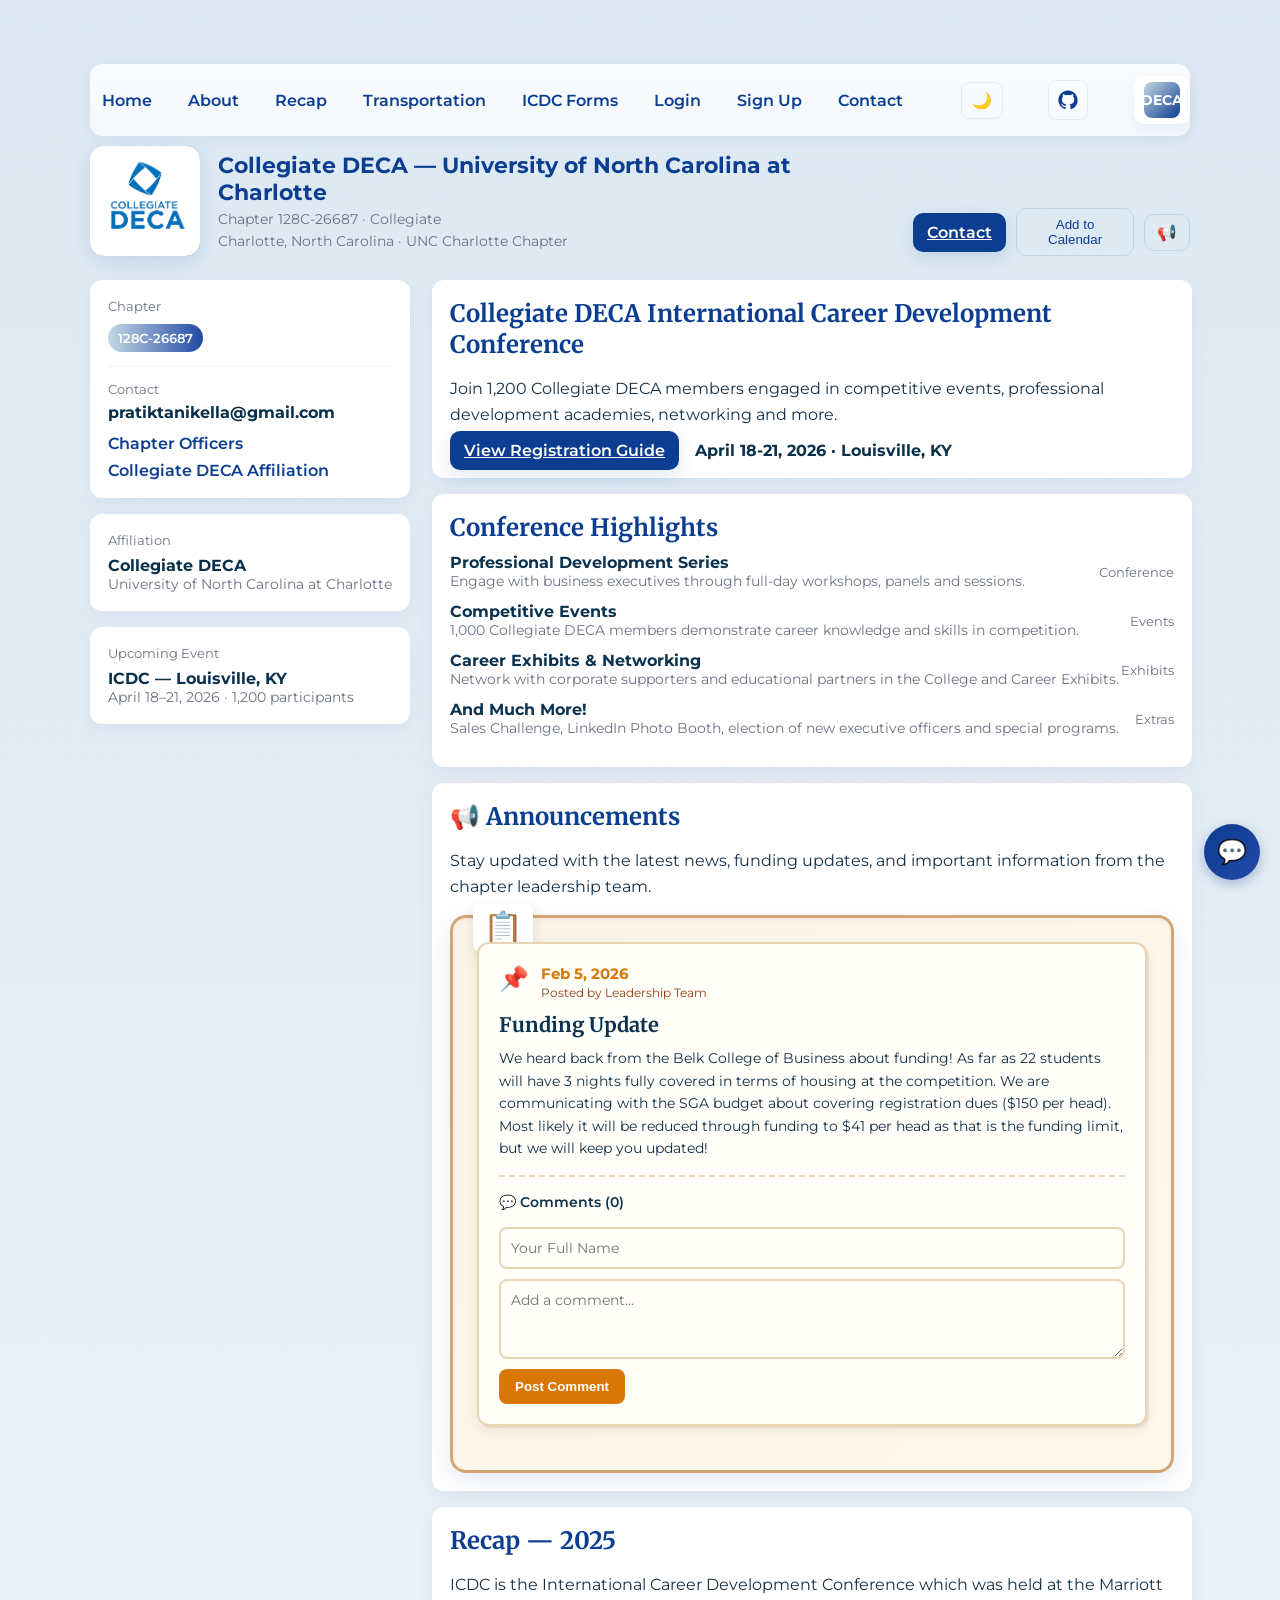
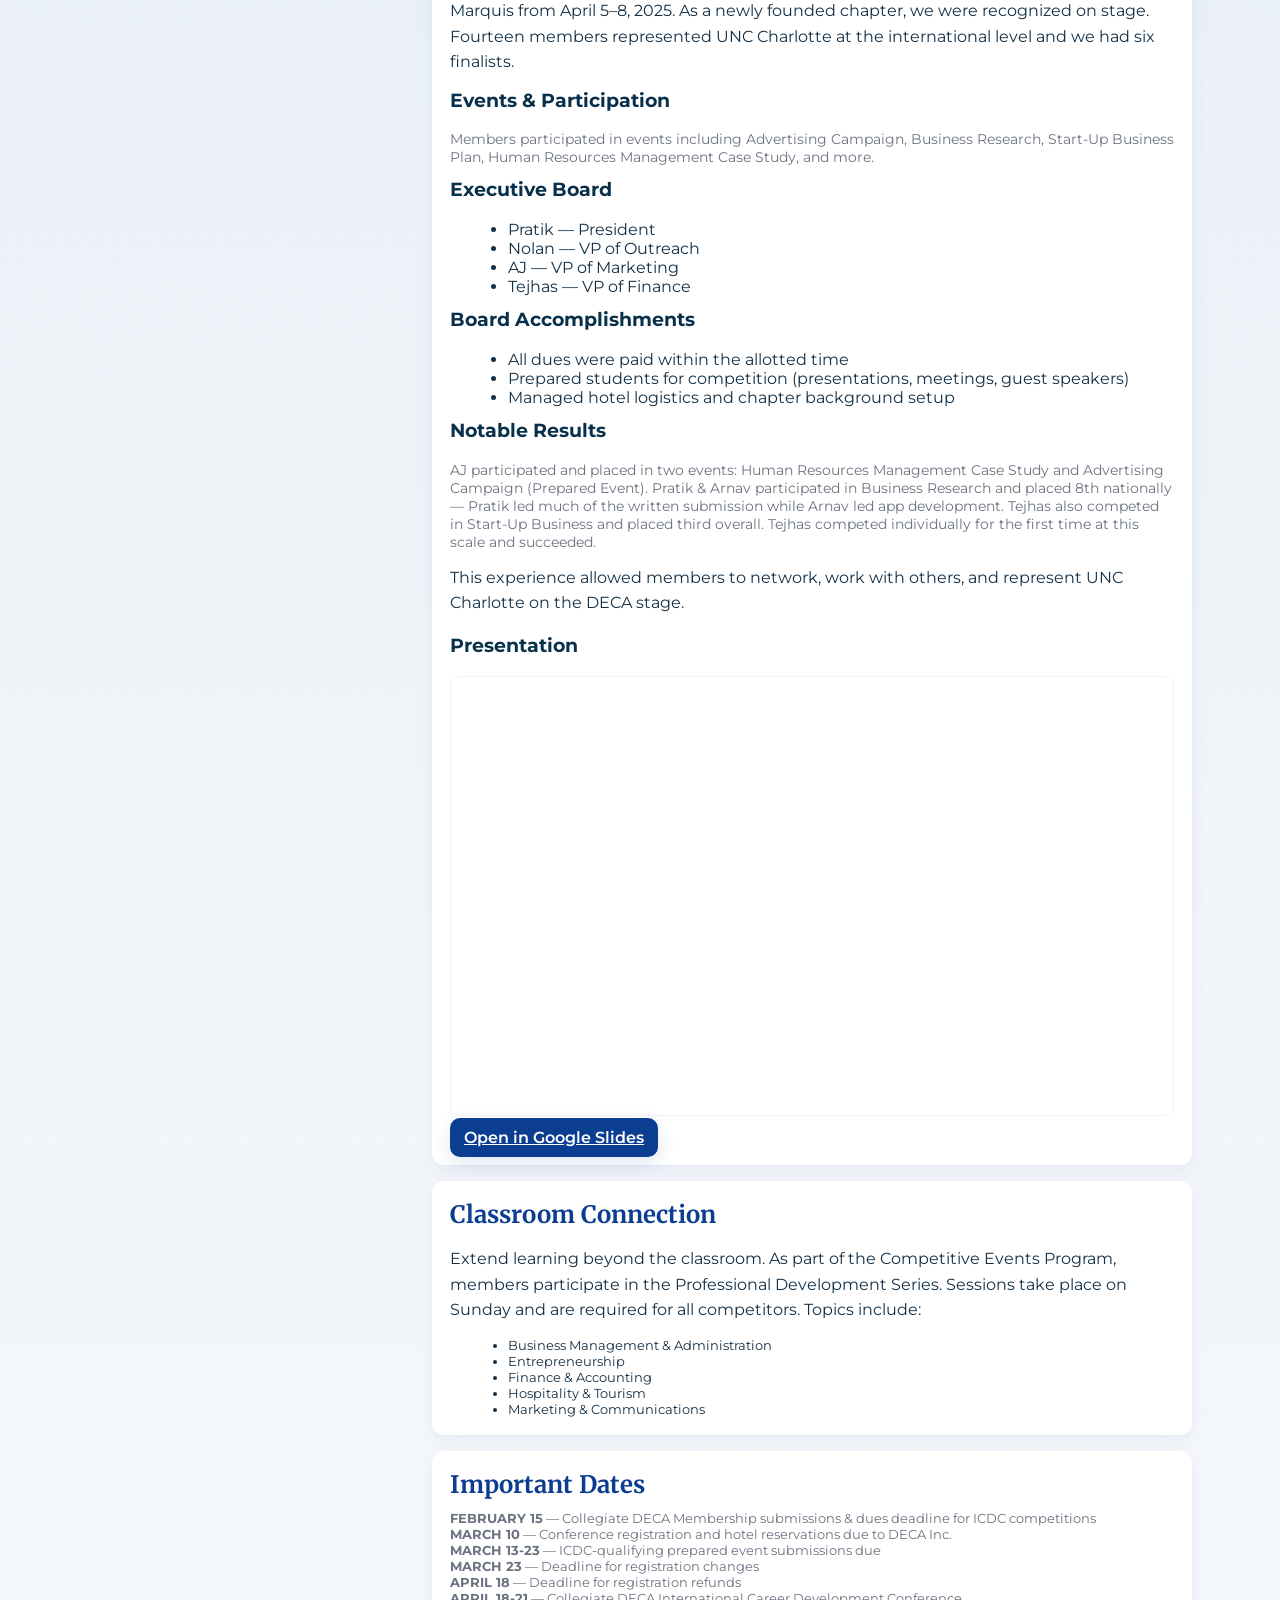
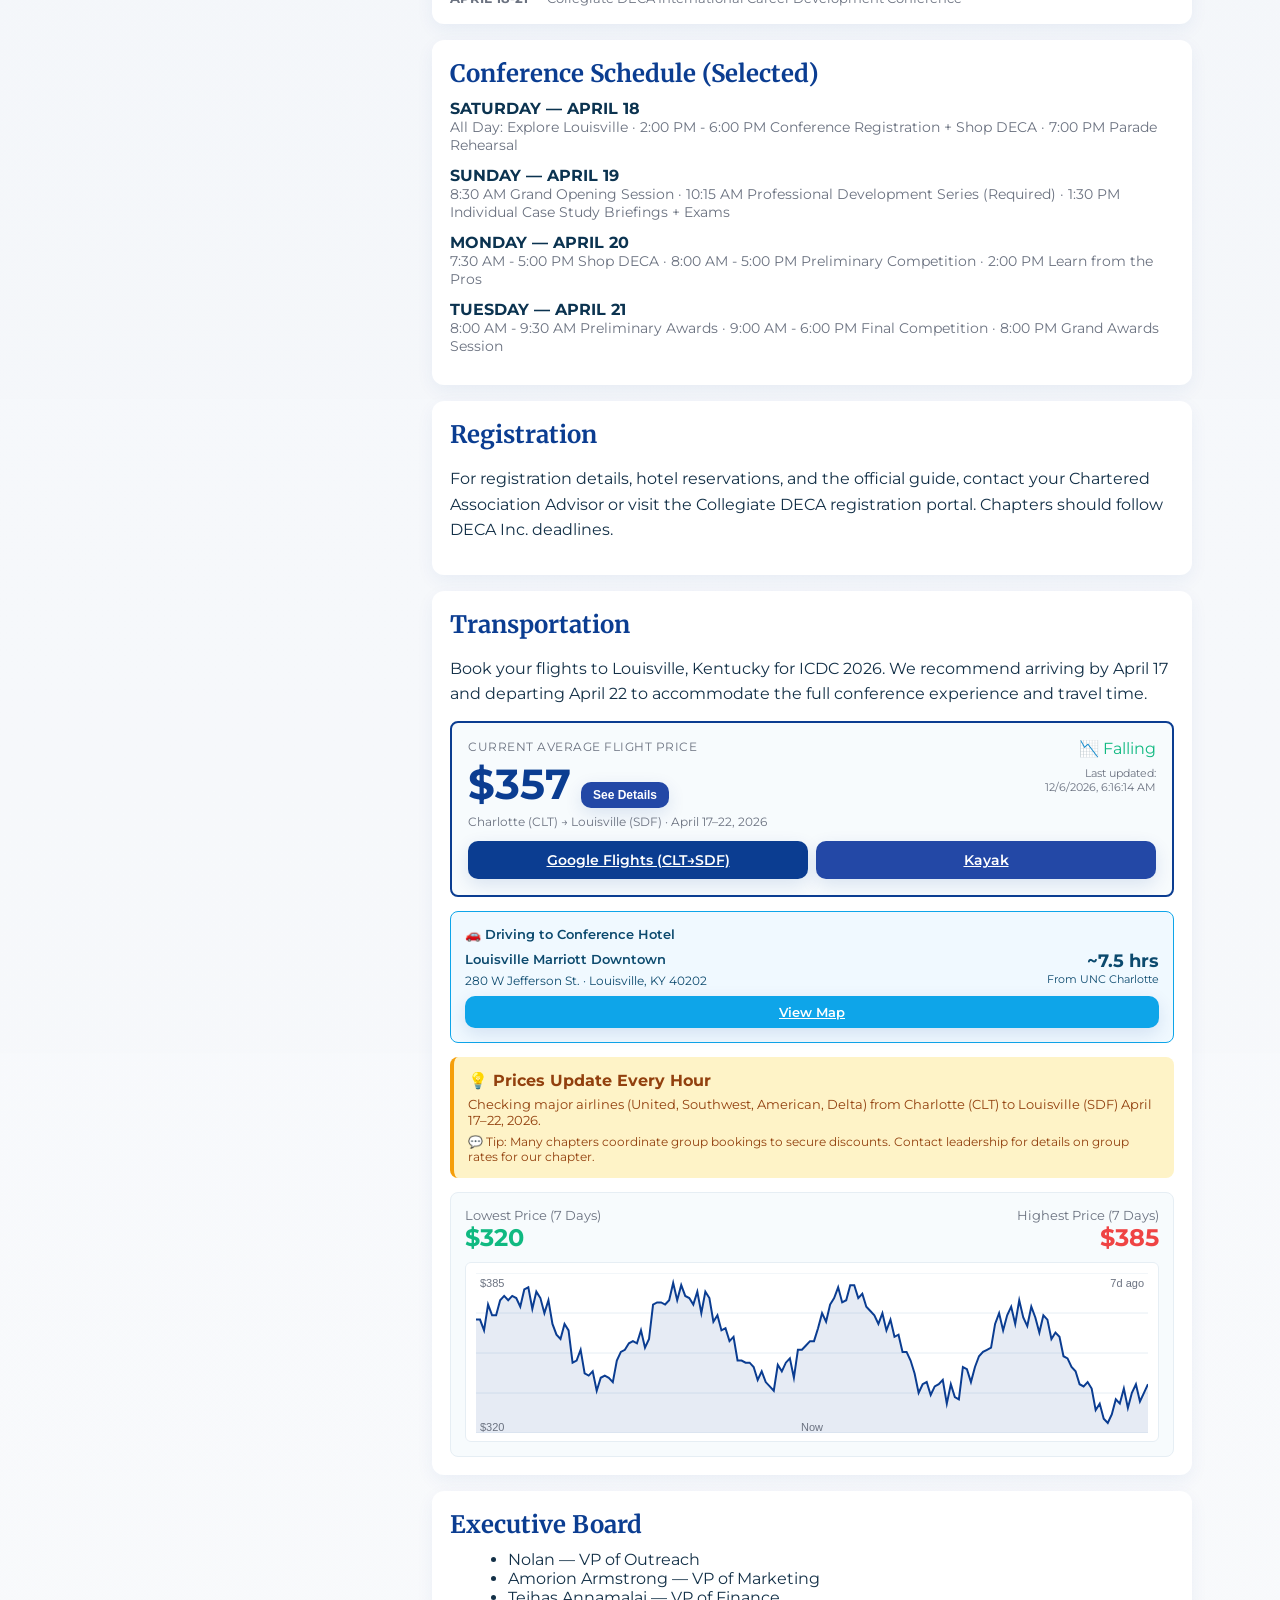
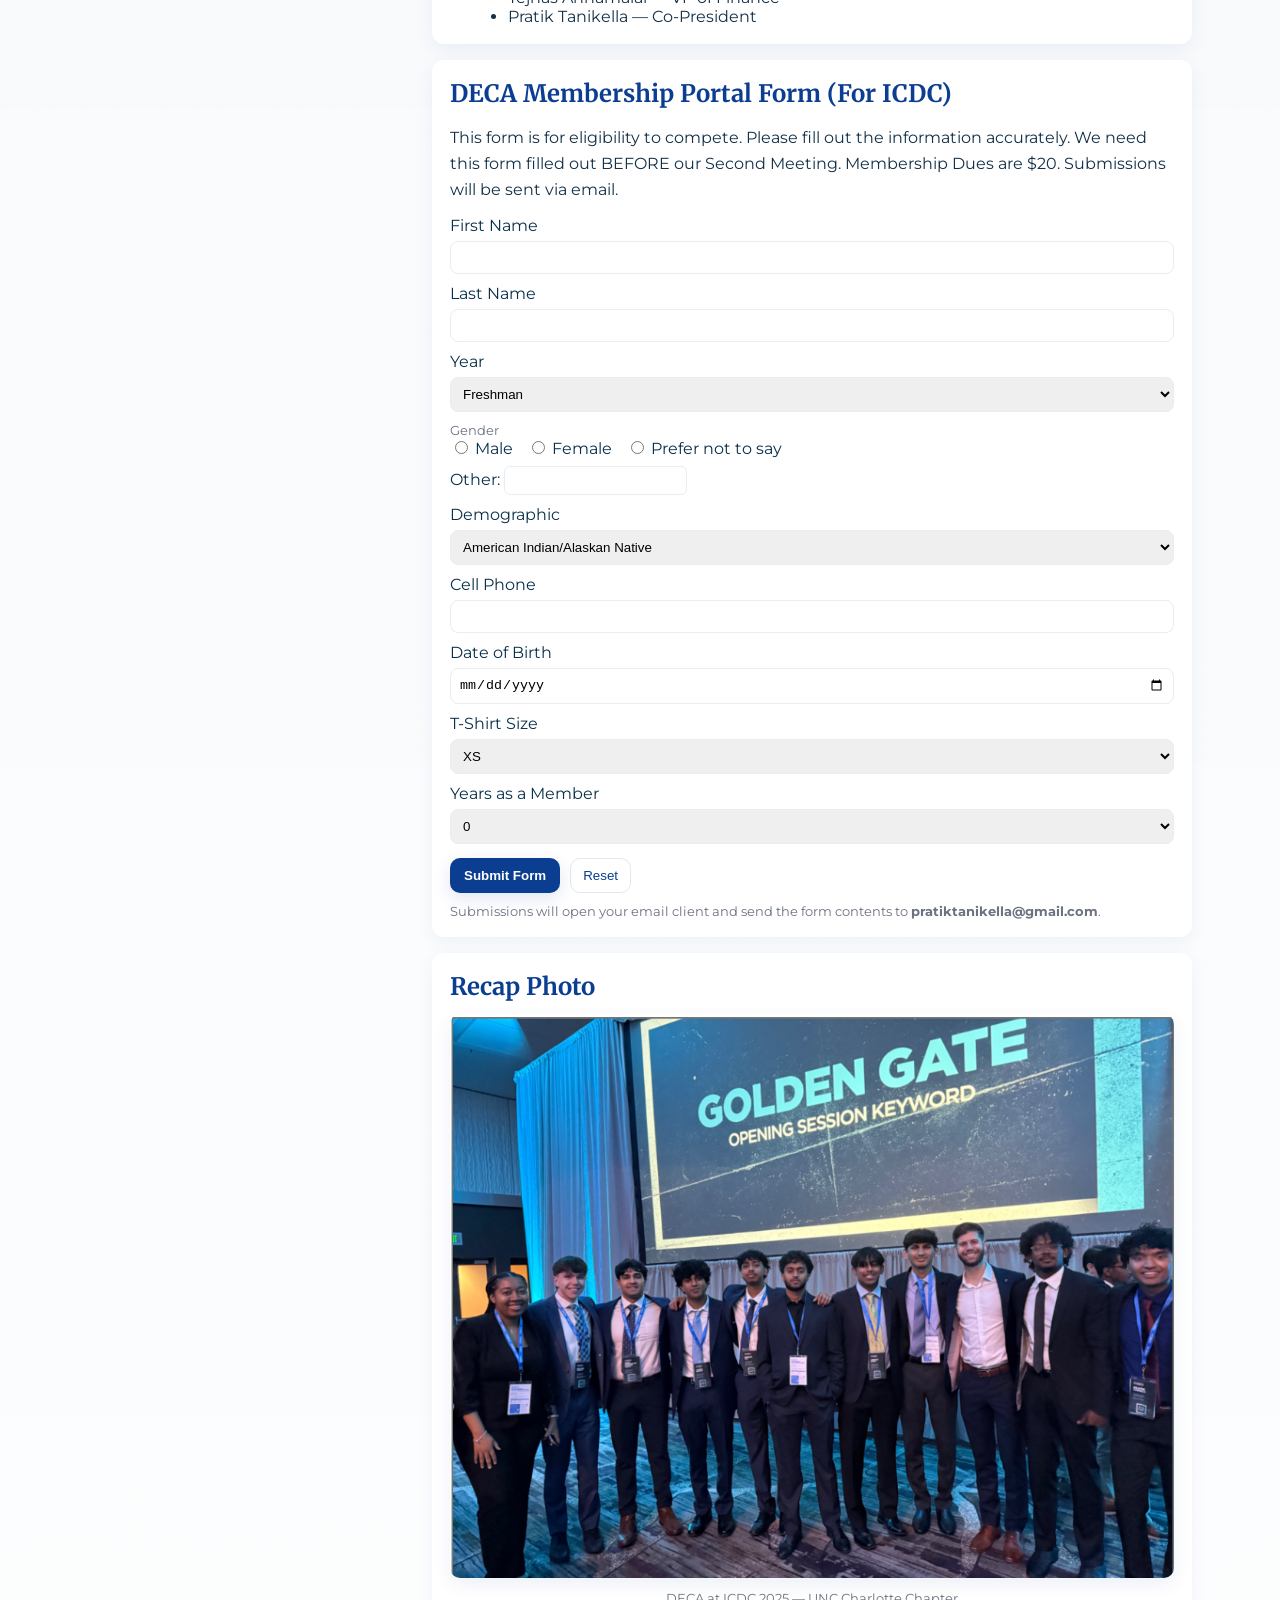
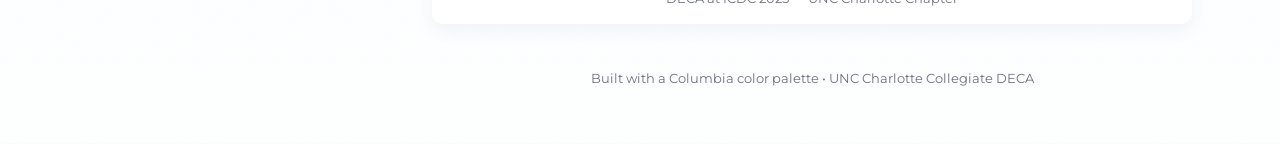
==== index.html @ 41938fc5 "Clean up navigation: remove Announcements link, rename Recap-2025 to Recap, add horn icon button" ====
<!doctype html>
<html lang="en">
<head>
    <meta charset="utf-8" />
    <meta name="viewport" content="width=device-width,initial-scale=1" />
    <title>Collegiate DECA — UNC Charlotte Chapter</title>
    <link href="https://fonts.googleapis.com/css2?family=Montserrat:wght@300;500;700&family=Merriweather:wght@300;700&display=swap" rel="stylesheet">
    <link rel="icon" href="newfav.png" type="image/png">
    <style>
        :root{
            --columbia-blue:#C4D8E2;
            --columbia-navy:#0B3D91;
            --accent:#2348A6;
            --muted:#6b7280;
            --bg:#f7fbfd;
            --card-bg:#ffffff;
            --glass: rgba(255,255,255,0.6);
        }
        *{box-sizing:border-box}
        body{
            margin:0;
            font-family: "Montserrat", system-ui, -apple-system, "Segoe UI", Roboto, "Helvetica Neue", Arial;
            color:#08304a;
            background:linear-gradient(180deg, #eef7fb 0%, #ffffff 40%);
            -webkit-font-smoothing:antialiased;
            -moz-osx-font-smoothing:grayscale;
        }

        /* Hero / background */
        .hero{
            position:relative;
            padding:64px 20px 40px;
            background:
                linear-gradient(180deg, rgba(11,61,145,0.08) 0%, rgba(196,216,226,0.04) 100%),
                url('') center/cover no-repeat;
            overflow:hidden;
        }
        /* watermark removed */

        .container{max-width:1100px;margin:0 auto;}
        .top{
            display:flex;
            gap:20px;
            align-items:flex-end;
            justify-content:space-between;
            margin-bottom:24px;
        }

        /* Top navigation */
        .site-nav{
            display:flex;align-items:center;justify-content:space-between;
            gap:20px;padding:12px 0;margin-bottom:10px;
            background:linear-gradient(180deg, rgba(255,255,255,0.85), rgba(255,255,255,0.7));
            border-radius:12px;backdrop-filter: blur(6px);
            box-shadow:0 4px 18px rgba(11,61,145,0.06);
        }
        .site-nav .links{display:flex;gap:14px;align-items:center}
        .site-nav .links a{color:var(--columbia-navy);text-decoration:none;padding:8px 12px;border-radius:8px;font-weight:600}
        .site-nav .links a:hover{background:var(--bg)}

        /* Compact brand on the right inside a white card */
        .site-nav .brand{display:flex;align-items:center;gap:10px;background:var(--card-bg);padding:6px 10px;border-radius:10px;box-shadow:0 6px 14px rgba(11,61,145,0.06)}
        .site-nav .brand .logo{width:36px;height:36px;border-radius:8px;background:linear-gradient(135deg,var(--columbia-blue),var(--columbia-navy));display:inline-flex;align-items:center;justify-content:center;color:#fff;font-weight:700;font-size:14px}
        .site-nav .links{display:flex;gap:12px;align-items:center}
        .site-nav .links a{color:var(--columbia-navy);text-decoration:none;padding:8px 12px;border-radius:8px;font-weight:600}
        .site-nav .links a:hover{background:var(--bg)}
        .profile{
            display:flex;
            gap:18px;
            align-items:center;
        }
        .avatar{
            width:110px;height:110px;border-radius:14px;
            background:linear-gradient(135deg,var(--columbia-blue),var(--columbia-navy));
            display:flex;align-items:center;justify-content:center;color:white;font-weight:700;font-size:20px;
            box-shadow:0 6px 20px rgba(11,61,145,0.12);
            flex:0 0 110px;
        }
        .avatar img{width:100%;height:100%;object-fit:cover;border-radius:14px;display:block}
        .meta h1{margin:0;font-size:22px;color:var(--columbia-navy);}
        .meta p{margin:4px 0 0;color:var(--muted);font-size:14px}

        .cta{display:flex;gap:10px;align-items:center}
        .btn{
            background:var(--columbia-navy);
            color:white;padding:10px 14px;border-radius:10px;border:none;font-weight:600;cursor:pointer;
            box-shadow:0 6px 18px rgba(11,61,145,0.12);
        }
        .ghost{
            background:transparent;border:1px solid rgba(11,61,145,0.12);padding:8px 12px;border-radius:10px;color:var(--columbia-navy);
        }

        /* Layout */
        .grid{
            display:grid;
            grid-template-columns: 320px 1fr;
            gap:22px;
            margin-top:18px;
        }
        .card{
            background:var(--card-bg);
            border-radius:12px;
            padding:18px;
            box-shadow:0 6px 18px rgba(11,61,145,0.06);
        }
        .small{font-size:13px;color:var(--muted)}

        /* Left column */
        .left .stat{display:flex;justify-content:space-between;align-items:center;margin-bottom:10px}
        .tag{display:inline-block;background:linear-gradient(90deg,var(--columbia-blue),var(--accent));color:white;padding:6px 10px;border-radius:999px;font-weight:600;font-size:13px}

        .left .links{display:flex;flex-direction:column;gap:8px;margin-top:12px}
        .links a{display:flex;gap:10px;align-items:center;text-decoration:none;color:var(--columbia-navy);font-weight:600}
        .muted{color:var(--muted);font-size:14px}

        /* Right column content */
        h2{font-family:"Merriweather",serif;color:var(--columbia-navy);margin:0 0 10px}
        .about{line-height:1.6;color:#133047;margin-bottom:14px}
        .exp{margin-bottom:12px}
        .exp .role{display:flex;justify-content:space-between;align-items:center}
        .role .title{font-weight:700;color:#0b3350}
        .period{color:var(--muted);font-size:13px}

        .skills{display:flex;flex-wrap:wrap;gap:8px;margin-top:8px}
        .skill{background:var(--bg);padding:6px 10px;border-radius:8px;color:#0b3350;font-weight:600;font-size:13px}

        footer{margin-top:28px;padding:18px;text-align:center;color:var(--muted);font-size:13px}

        /* Responsive */
        @media(max-width:880px){
            .grid{grid-template-columns: 1fr; padding-bottom:30px}
            .hero::after{font-size:64px;right:4%;top:6%}
            .avatar{width:88px;height:88px}
            .site-nav .links{display:none}
            .site-nav{flex-direction:column;gap:12px}
            .top{flex-direction:column;gap:16px}
            .cta{width:100%;display:flex;flex-direction:column;gap:8px}
            .cta .btn, .cta .ghost{width:100%}
        }
        
        /* Mobile - under 640px */
        @media(max-width:640px){
            .hero{padding:40px 16px 24px}
            .container{padding:0 16px}
            .site-nav{margin-bottom:16px}
            .site-nav .brand{display:none}
            .top{flex-direction:column;gap:12px}
            .profile{display:flex;flex-direction:column;align-items:center;text-align:center}
            .avatar{width:72px;height:72px;margin-bottom:12px}
            .meta h1{font-size:20px;margin:8px 0}
            .meta p{font-size:13px;margin:4px 0}
            .grid{grid-template-columns:1fr;gap:16px}
            .left{order:2}
            main{order:1}
            .card{padding:16px}
            h2{font-size:18px;margin:12px 0}
            h3{font-size:16px}
            .btn{font-size:14px;padding:10px 16px}
            .ghost{font-size:14px;padding:10px 16px}
            footer{padding:12px;font-size:12px}
            
            /* Transportation section mobile */
            .transportation-grid{grid-template-columns:1fr !important;gap:16px}
            .flight-info-box{flex-direction:column;gap:8px}
            .price-value{font-size:24px}
            .modal{padding:12px !important}
            .modal > div{padding:16px !important}
            .modal h2{font-size:16px}
            
            /* Forms and buttons mobile */
            input, textarea, select{font-size:16px;padding:12px;width:100%;margin:8px 0}
            button{font-size:14px;padding:12px 16px}
            
            /* Table scrolling on mobile */
            table{font-size:12px}
            th, td{padding:8px}
            
            /* Sections stack vertically */
            .section-grid{grid-template-columns:1fr !important}
            .event-card{padding:12px}
        }
        
        /* Extra small - under 480px */
        @media(max-width:480px){
            .hero{padding:32px 12px 16px}
            .container{padding:0 12px}
            .meta h1{font-size:18px}
            .meta p{font-size:12px}
            .card{padding:12px}
            h2{font-size:16px}
            h3{font-size:14px}
            .btn, .ghost{font-size:13px;padding:10px 12px}
            input, textarea, select{font-size:16px;padding:10px;margin:6px 0}
            .price-value{font-size:20px}
            
            /* Ensure modals don't overflow */
            .modal > div{width:95% !important;padding:12px !important}
            
            /* Make navigation accessible */
            .site-nav{gap:8px}
            .theme-toggle{padding:6px 8px}
        }
        /* Theme toggle */
        .theme-toggle{background:transparent;border:1px solid rgba(11,61,145,0.08);padding:8px 10px;border-radius:8px;cursor:pointer;font-size:16px}
        .theme-toggle[aria-pressed="true"]{background:rgba(11,61,145,0.06)}

        /* GitHub button in navbar */
        .github-btn{display:inline-flex;align-items:center;justify-content:center;width:40px;height:40px;border-radius:8px;border:1px solid rgba(11,61,145,0.08);background:transparent;color:var(--columbia-navy);text-decoration:none}
        .github-btn:hover{background:var(--bg)}
        .github-btn svg{width:20px;height:20px}

        /* Dark theme variables & readable color overrides */
        [data-theme="dark"]{
            --columbia-blue:#1b3a5a;
            --columbia-navy:#d7e7f6; /* lighter for headings/text */
            --accent:#6EA0FF;
            --muted:#9aa6b3;
            --bg:#05121a;
            --card-bg:#081826;
            --glass: rgba(2,6,12,0.5);
        }
        [data-theme="dark"] body{
            color:#e6f2ff;
            background:linear-gradient(180deg,#071428 0%, #071826 60%);
        }
        [data-theme="dark"] h2,
        [data-theme="dark"] .role .title,
        [data-theme="dark"] .meta h1{color:var(--columbia-navy)}
        [data-theme="dark"] .muted,
        [data-theme="dark"] .small,
        [data-theme="dark"] footer{color:var(--muted)}
        [data-theme="dark"] .skill{background:rgba(255,255,255,0.04);color:var(--columbia-navy)}
        [data-theme="dark"] .tag{color:#ffffff}
        [data-theme="dark"] .site-nav .links a{color:#dff4ff}
        [data-theme="dark"] .btn{background:var(--accent);color:#042034;box-shadow:0 6px 18px rgba(110,160,255,0.12)}
        [data-theme="dark"] .ghost{border-color:rgba(255,255,255,0.08);color:var(--columbia-navy);background:transparent}
        [data-theme="dark"] .site-nav .brand{background:var(--card-bg)}
        [data-theme="dark"] .logo{color:#fff}
        [data-theme="dark"] .about{color:#dbeeff}

        /* Announcements Bulletin Board Styles */
        .announcements-board {
            background: linear-gradient(135deg, #f9f3e8 0%, #fef8ec 100%);
            border: 3px solid #d4a574;
            border-radius: 16px;
            padding: 24px;
            box-shadow: 0 8px 24px rgba(11,61,145,0.1), inset 0 2px 4px rgba(212,165,116,0.1);
            position: relative;
        }
        .announcements-board::before {
            content: '📋';
            position: absolute;
            top: -15px;
            left: 20px;
            font-size: 32px;
            background: var(--card-bg);
            padding: 5px 10px;
            border-radius: 8px;
            box-shadow: 0 4px 12px rgba(0,0,0,0.1);
        }
        .announcement-card {
            background: #fffef9;
            border: 2px solid #e8d5b5;
            border-radius: 12px;
            padding: 20px;
            margin-bottom: 20px;
            box-shadow: 0 4px 12px rgba(0,0,0,0.08), 2px 2px 0 rgba(212,165,116,0.2);
            position: relative;
            transition: transform 0.2s, box-shadow 0.2s;
        }
        .announcement-card:hover {
            transform: translateY(-2px);
            box-shadow: 0 6px 16px rgba(0,0,0,0.12), 2px 2px 0 rgba(212,165,116,0.3);
        }
        .announcement-header {
            display: flex;
            align-items: flex-start;
            gap: 12px;
            margin-bottom: 12px;
        }
        .announcement-pin {
            font-size: 24px;
            flex-shrink: 0;
        }
        .announcement-meta {
            flex: 1;
        }
        .announcement-date {
            font-weight: 700;
            color: #d97706;
            font-size: 15px;
        }
        .announcement-author {
            font-size: 12px;
            color: #92400e;
            margin-top: 2px;
        }
        .announcement-title {
            font-size: 20px;
            font-weight: 700;
            color: #0b3350;
            margin: 0 0 10px 0;
            font-family: "Merriweather", serif;
        }
        .announcement-content {
            color: #133047;
            line-height: 1.6;
            margin-bottom: 16px;
            font-size: 14px;
        }
        .comments-section {
            border-top: 2px dashed #e8d5b5;
            padding-top: 16px;
            margin-top: 16px;
        }
        .comments-header {
            font-weight: 600;
            color: #0b3350;
            margin-bottom: 12px;
            font-size: 14px;
        }
        .comments-list {
            margin-bottom: 16px;
        }
        .comment {
            background: #fef9ed;
            padding: 12px;
            border-radius: 8px;
            margin-bottom: 10px;
            border-left: 3px solid #d4a574;
        }
        .comment-author {
            font-weight: 600;
            color: #0b3350;
            font-size: 13px;
        }
        .comment-text {
            color: #133047;
            font-size: 13px;
            margin: 4px 0;
            line-height: 1.5;
        }
        .comment-time {
            font-size: 11px;
            color: #92400e;
        }
        .comment-form {
            display: flex;
            flex-direction: column;
            gap: 10px;
        }
        .comment-input-name {
            padding: 10px;
            border: 2px solid #e8d5b5;
            border-radius: 8px;
            font-family: inherit;
            font-size: 14px;
            background: #fffef9;
        }
        .comment-input-text {
            padding: 10px;
            border: 2px solid #e8d5b5;
            border-radius: 8px;
            font-family: inherit;
            resize: vertical;
            min-height: 80px;
            font-size: 14px;
            background: #fffef9;
        }
        .comment-btn {
            background: #d97706;
            color: white;
            padding: 10px 16px;
            border: none;
            border-radius: 8px;
            font-weight: 600;
            cursor: pointer;
            align-self: flex-start;
            transition: background 0.2s;
        }
        .comment-btn:hover {
            background: #b45309;
        }
        
        /* Dark theme for announcements */
        [data-theme="dark"] .announcements-board {
            background: linear-gradient(135deg, #1a1410 0%, #2a1f15 100%);
            border-color: #5a4a3a;
        }
        [data-theme="dark"] .announcement-card {
            background: #1f1812;
            border-color: #4a3a2a;
        }
        [data-theme="dark"] .announcement-title {
            color: #d7e7f6;
        }
        [data-theme="dark"] .announcement-content {
            color: #dbeeff;
        }
        [data-theme="dark"] .announcement-date {
            color: #fbbf24;
        }
        [data-theme="dark"] .comment {
            background: #2a2015;
            border-left-color: #5a4a3a;
        }
        [data-theme="dark"] .comment-author {
            color: #d7e7f6;
        }
        [data-theme="dark"] .comment-text {
            color: #dbeeff;
        }
        [data-theme="dark"] .comment-input-name,
        [data-theme="dark"] .comment-input-text {
            background: #2a2015;
            border-color: #4a3a2a;
            color: #dbeeff;
        }
    </style>
</head>
<body>
    <header class="hero">
        <div class="container">
            <nav class="site-nav" role="navigation" aria-label="Main navigation">
                    <div class="links">
                    <a href="#">Home</a>
                    <a href="#about">About</a>
                    <a href="#recap">Recap</a>
                    <a href="#transportation">Transportation</a>
                    <a href="#icdc-forms">ICDC Forms</a>
                    <a href="login.html">Login</a>
                    <a href="signup.html">Sign Up</a>
                    <a href="mailto:pratiktanikella@gmail.com" style="padding:8px 12px">Contact</a>
                </div>
                <button id="themeToggle" class="theme-toggle" aria-pressed="false" aria-label="Toggle theme">🌙</button>
                <a href="https://github.com/tanikellapratik23/uncccollegiatedecawebiste.git" class="github-btn" target="_blank" rel="noopener noreferrer" aria-label="View GitHub repository" title="GitHub">
                  <svg viewBox="0 0 24 24" fill="currentColor" aria-hidden="true" focusable="false" xmlns="http://www.w3.org/2000/svg">
                    <path d="M12 .5C5.65.5.5 5.65.5 12c0 5.09 3.29 9.41 7.86 10.94.58.11.79-.25.79-.56 0-.28-.01-1.02-.02-2-3.2.7-3.88-1.54-3.88-1.54-.53-1.36-1.3-1.72-1.3-1.72-1.06-.73.08-.71.08-.71 1.17.08 1.78 1.2 1.78 1.2 1.04 1.78 2.73 1.27 3.4.97.11-.76.41-1.27.74-1.56-2.56-.29-5.25-1.28-5.25-5.69 0-1.26.45-2.29 1.19-3.1-.12-.29-.52-1.47.11-3.06 0 0 .97-.31 3.18 1.18a11.06 11.06 0 0 1 2.9-.39c.98.01 1.97.13 2.9.39 2.2-1.5 3.16-1.18 3.16-1.18.64 1.59.24 2.77.12 3.06.74.81 1.19 1.84 1.19 3.1 0 4.42-2.7 5.4-5.27 5.68.42.36.79 1.08.79 2.18 0 1.58-.01 2.86-.01 3.25 0 .31.21.68.8.56A10.53 10.53 0 0 0 23.5 12C23.5 5.65 18.35.5 12 .5z"/>
                  </svg>
                </a>
                    <div class="brand" aria-hidden="true">
                    <div class="logo">DECA</div>
                </div>
            </nav>
            <div class="top">
                <div class="profile">
                    <div class="avatar" aria-hidden="true">
                        <img src="collegiatedeca.png" alt="Collegiate DECA Logo" />
                    </div>
                    <div class="meta">
                        <h1>Collegiate DECA — University of North Carolina at Charlotte</h1>
                        <p>Chapter 128C-26687 · Collegiate</p>
                        <p class="small">Charlotte, North Carolina · UNC Charlotte Chapter</p>
                    </div>
                </div>

                    <div class="cta">
                        <a href="mailto:pratiktanikella@gmail.com" class="btn">Contact</a>
                        <button id="addCalendarBtn" class="ghost" style="cursor:pointer">Add to Calendar</button>
                        <a href="#announcements" class="ghost" style="cursor:pointer;text-decoration:none;display:inline-flex;align-items:center;justify-content:center" title="View Announcements">📢</a>
                    </div>
            </div>

            <div class="grid">
                <aside class="left">
                    <div class="card">
                        <div class="small">Chapter</div>
                        <div style="margin-top:10px">
                            <div class="tag">128C-26687</div>
                        </div>

                        <hr style="border:none;border-top:1px solid #eef4f7;margin:14px 0">

                        <div class="small">Contact</div>
                        <div style="font-weight:700;margin:6px 0">pratiktanikella@gmail.com</div>

                        <div class="links">
                            <a href="#officers" title="Officers">Chapter Officers</a>
                            <a href="#affiliation" title="Affiliation">Collegiate DECA Affiliation</a>
                        </div>
                    </div>

                    <div class="card" style="margin-top:16px">
                        <div class="small">Affiliation</div>
                        <div style="margin-top:8px">
                            <div style="font-weight:700">Collegiate DECA</div>
                            <div class="muted">University of North Carolina at Charlotte</div>
                        </div>
                    </div>

                    <div class="card" style="margin-top:16px">
                        <div class="small">Upcoming Event</div>
                        <div style="margin-top:8px">
                            <div style="font-weight:700">ICDC — Louisville, KY</div>
                            <div class="muted">April 18–21, 2026 · 1,200 participants</div>
                        </div>
                    </div>
                </aside>

                <main>
                    <section id="conference" class="card">
                        <h2>Collegiate DECA International Career Development Conference</h2>
                        <p class="about">Join 1,200 Collegiate DECA members engaged in competitive events, professional development academies, networking and more.</p>
                        <div style="margin-top:10px">
                            <a href="icdcreg.pdf" class="btn" download>View Registration Guide</a>
                            <span style="margin-left:12px;font-weight:700">April 18-21, 2026 · Louisville, KY</span>
                        </div>
                    </section>

                    <section id="highlights" class="card" style="margin-top:16px">
                        <h2>Conference Highlights</h2>

                        <div class="exp">
                            <div class="role">
                                <div>
                                    <div class="title">Professional Development Series</div>
                                    <div class="muted">Engage with business executives through full-day workshops, panels and sessions.</div>
                                </div>
                                <div class="period">Conference</div>
                            </div>
                        </div>

                        <div class="exp" style="margin-top:12px">
                            <div class="role">
                                <div>
                                    <div class="title">Competitive Events</div>
                                    <div class="muted">1,000 Collegiate DECA members demonstrate career knowledge and skills in competition.</div>
                                </div>
                                <div class="period">Events</div>
                            </div>
                        </div>

                        <div class="exp" style="margin-top:12px">
                            <div class="role">
                                <div>
                                    <div class="title">Career Exhibits & Networking</div>
                                    <div class="muted">Network with corporate supporters and educational partners in the College and Career Exhibits.</div>
                                </div>
                                <div class="period">Exhibits</div>
                            </div>
                        </div>

                        <div class="exp" style="margin-top:12px">
                            <div class="role">
                                <div>
                                    <div class="title">And Much More!</div>
                                    <div class="muted">Sales Challenge, LinkedIn Photo Booth, election of new executive officers and special programs.</div>
                                </div>
                                <div class="period">Extras</div>
                            </div>
                        </div>
                    </section>

                    <section id="announcements" class="card" style="margin-top:16px">
                        <h2>📢 Announcements</h2>
                        <p class="about">Stay updated with the latest news, funding updates, and important information from the chapter leadership team.</p>
                        <div class="announcements-board" style="margin-top:16px">
                            <div id="announcementsContainer">
                                <!-- Announcements will be dynamically loaded here -->
                            </div>
                        </div>
                    </section>

                    <section id="recap" class="card" style="margin-top:16px">
                        <h2>Recap — 2025</h2>
                        <p class="about">ICDC is the International Career Development Conference which was held at the Marriott Marquis from April 5–8, 2025. As a newly founded chapter, we were recognized on stage. Fourteen members represented UNC Charlotte at the international level and we had six finalists.</p>

                        <h3 style="margin-top:12px">Events & Participation</h3>
                        <div class="muted">Members participated in events including Advertising Campaign, Business Research, Start-Up Business Plan, Human Resources Management Case Study, and more.</div>

                        <h3 style="margin-top:12px">Executive Board</h3>
                        <ul style="margin:8px 0 0 18px;color:#133047">
                            <li>Pratik — President</li>
                            <li>Nolan — VP of Outreach</li>
                            <li>AJ — VP of Marketing</li>
                            <li>Tejhas — VP of Finance</li>
                        </ul>

                        <h3 style="margin-top:12px">Board Accomplishments</h3>
                        <ul style="margin:8px 0 0 18px;color:#133047">
                            <li>All dues were paid within the allotted time</li>
                            <li>Prepared students for competition (presentations, meetings, guest speakers)</li>
                            <li>Managed hotel logistics and chapter background setup</li>
                        </ul>

                        <h3 style="margin-top:12px">Notable Results</h3>
                        <p class="muted">AJ participated and placed in two events: Human Resources Management Case Study and Advertising Campaign (Prepared Event). Pratik & Arnav participated in Business Research and placed 8th nationally — Pratik led much of the written submission while Arnav led app development. Tejhas also competed in Start-Up Business and placed third overall. Tejhas competed individually for the first time at this scale and succeeded.</p>
                        <p class="about" style="margin-top:10px">This experience allowed members to network, work with others, and represent UNC Charlotte on the DECA stage.</p>

                        <div style="margin-top:14px">
                            <h3>Presentation</h3>
                            <div style="margin-top:8px">
                                <iframe src="https://docs.google.com/presentation/d/1MzNsjYUR004NvFt_JE-58LEd79GI57dXBpmekp9mQI0/embed?start=false&loop=false&delayms=3000" frameborder="0" allowfullscreen="true" mozallowfullscreen="true" webkitallowfullscreen="true" style="width:100%;height:440px;border-radius:8px;border:1px solid rgba(11,61,145,0.06)"></iframe>
                            </div>
                            <div style="margin-top:8px">
                                <a href="https://docs.google.com/presentation/d/1MzNsjYUR004NvFt_JE-58LEd79GI57dXBpmekp9mQI0/edit?usp=sharing" target="_blank" rel="noopener noreferrer" class="btn">Open in Google Slides</a>
                            </div>
                        </div>
                    </section>

                    <section id="classroom" class="card" style="margin-top:16px">
                        <h2>Classroom Connection</h2>
                        <p class="about">Extend learning beyond the classroom. As part of the Competitive Events Program, members participate in the Professional Development Series. Sessions take place on Sunday and are required for all competitors. Topics include:</p>
                        <div class="small" style="margin-top:8px">
                            <ul style="margin:8px 0 0 18px;color:#133047">
                                <li>Business Management & Administration</li>
                                <li>Entrepreneurship</li>
                                <li>Finance & Accounting</li>
                                <li>Hospitality & Tourism</li>
                                <li>Marketing & Communications</li>
                            </ul>
                        </div>
                    </section>

                    <section id="dates" class="card" style="margin-top:16px">
                        <h2>Important Dates</h2>
                        <div class="small" style="margin-top:8px">
                            <strong>FEBRUARY 15</strong> — Collegiate DECA Membership submissions & dues deadline for ICDC competitions<br>
                            <strong>MARCH 10</strong> — Conference registration and hotel reservations due to DECA Inc.<br>
                            <strong>MARCH 13-23</strong> — ICDC-qualifying prepared event submissions due<br>
                            <strong>MARCH 23</strong> — Deadline for registration changes<br>
                            <strong>APRIL 18</strong> — Deadline for registration refunds<br>
                            <strong>APRIL 18-21</strong> — Collegiate DECA International Career Development Conference
                        </div>
                    </section>

                    <section id="schedule" class="card" style="margin-top:16px">
                        <h2>Conference Schedule (Selected)</h2>
                        <div class="exp">
                            <div class="role"><div>
                                <div class="title">SATURDAY — APRIL 18</div>
                                <div class="muted">All Day: Explore Louisville · 2:00 PM - 6:00 PM Conference Registration + Shop DECA · 7:00 PM Parade Rehearsal</div>
                            </div></div>
                        </div>

                        <div class="exp" style="margin-top:12px">
                            <div class="role"><div>
                                <div class="title">SUNDAY — APRIL 19</div>
                                <div class="muted">8:30 AM Grand Opening Session · 10:15 AM Professional Development Series (Required) · 1:30 PM Individual Case Study Briefings + Exams</div>
                            </div></div>
                        </div>

                        <div class="exp" style="margin-top:12px">
                            <div class="role"><div>
                                <div class="title">MONDAY — APRIL 20</div>
                                <div class="muted">7:30 AM - 5:00 PM Shop DECA · 8:00 AM - 5:00 PM Preliminary Competition · 2:00 PM Learn from the Pros</div>
                            </div></div>
                        </div>

                        <div class="exp" style="margin-top:12px">
                            <div class="role"><div>
                                <div class="title">TUESDAY — APRIL 21</div>
                                <div class="muted">8:00 AM - 9:30 AM Preliminary Awards · 9:00 AM - 6:00 PM Final Competition · 8:00 PM Grand Awards Session</div>
                            </div></div>
                        </div>
                    </section>

                    <section id="registration" class="card" style="margin-top:16px">
                        <h2>Registration</h2>
                        <p class="about">For registration details, hotel reservations, and the official guide, contact your Chartered Association Advisor or visit the Collegiate DECA registration portal. Chapters should follow DECA Inc. deadlines.</p>
                    </section>

                    <section id="transportation" class="card" style="margin-top:16px">
                        <h2>Transportation</h2>
                        <p class="about">Book your flights to Louisville, Kentucky for ICDC 2026. We recommend arriving by April 17 and departing April 22 to accommodate the full conference experience and travel time.</p>
                        
                        <!-- Current Price & Links -->
                        <div style="margin-top:14px;padding:16px;background:#f7fbfd;border-radius:8px;border:2px solid #0B3D91;overflow-x:auto">
                            <div style="display:flex;justify-content:space-between;align-items:flex-start;gap:16px;flex-wrap:wrap">
                                <div style="flex:1;min-width:200px">
                                    <div style="font-size:12px;color:#6b7280;text-transform:uppercase;letter-spacing:0.5px">Current Average Flight Price</div>
                                    <div style="display:flex;align-items:baseline;gap:10px;margin-top:4px;flex-wrap:wrap">
                                        <div id="currentPrice" style="font-size:42px;font-weight:700;color:#0B3D91">—</div>
                                        <button id="flightDetailsBtn" class="btn" style="padding:6px 12px;font-size:12px;background:#2348A6">See Details</button>
                                    </div>
                                    <div style="font-size:12px;color:#6b7280;margin-top:4px">Charlotte (CLT) → Louisville (SDF) · April 17–22, 2026</div>
                                </div>
                                <div style="text-align:right;flex-shrink:0">
                                    <div id="priceTrend" style="font-size:32px;margin-bottom:8px">📊</div>
                                    <div id="lastUpdate" style="font-size:11px;color:#6b7280;width:120px">Last updated: —</div>
                                </div>
                            </div>
                            
                            <div style="margin-top:12px;display:flex;gap:8px;flex-wrap:wrap">
                                <a href="https://www.google.com/flights?q=flights%20CLT%20SDF%202026-04-17%202026-04-22" target="_blank" rel="noopener noreferrer" class="btn" style="padding:10px 14px;font-size:14px;flex:1;min-width:140px;text-align:center">Google Flights (CLT→SDF)</a>
                                <a href="https://www.kayak.com/flights/CLT-SDF/2026-04-17/2026-04-22" target="_blank" rel="noopener noreferrer" class="btn" style="padding:10px 14px;font-size:14px;background:#2348A6;flex:1;min-width:100px;text-align:center">Kayak</a>
                            </div>
                        </div>

                        <!-- Drive to Hotel -->
                        <div style="margin-top:14px;padding:14px;background:#f0f9ff;border-radius:8px;border:1px solid #0ea5e9">
                            <div style="font-size:13px;font-weight:600;color:#0c4a6e;margin-bottom:8px">🚗 Driving to Conference Hotel</div>
                            <div style="display:flex;justify-content:space-between;align-items:flex-start;gap:12px;flex-wrap:wrap">
                                <div style="flex:1;min-width:200px">
                                    <p style="margin:0;font-size:13px;color:#0c4a6e;line-height:1.5;font-weight:600">Louisville Marriott Downtown</p>
                                    <p style="margin:4px 0 0;font-size:12px;color:#0c4a6e">280 W Jefferson St. · Louisville, KY 40202</p>
                                </div>
                                <div style="text-align:right;flex-shrink:0;white-space:nowrap">
                                    <div style="font-size:18px;font-weight:700;color:#0c4a6e">~7.5 hrs</div>
                                    <div style="font-size:11px;color:#0c4a6e">From UNC Charlotte</div>
                                </div>
                            </div>
                            <a href="https://www.google.com/maps/dir/UNC+Charlotte,+Charlotte,+NC/Louisville+Marriott+Downtown,+280+W+Jefferson+St,+Louisville,+KY+40202" target="_blank" rel="noopener noreferrer" class="btn" style="margin-top:8px;padding:8px 12px;font-size:13px;background:#0ea5e9;width:100%;text-align:center;display:block">View Map</a>
                        </div>

                        <!-- Yellow Reminder Box -->
                        <div style="margin-top:14px;padding:14px;background:#fef3c7;border-radius:8px;border-left:4px solid #f59e0b">
                            <strong style="color:#92400e">💡 Prices Update Every Hour</strong>
                            <div style="font-size:13px;margin-top:6px;color:#92400e;word-wrap:break-word">Checking major airlines (United, Southwest, American, Delta) from Charlotte (CLT) to Louisville (SDF) April 17–22, 2026.</div>
                            <div style="font-size:12px;margin-top:6px;color:#92400e">💬 Tip: Many chapters coordinate group bookings to secure discounts. Contact leadership for details on group rates for our chapter.</div>
                        </div>

                        <!-- Price History Chart -->
                        <div style="margin-top:14px;padding:14px;background:#f7fbfd;border-radius:8px;border:1px solid #e6eef4;overflow-x:auto">
                            <div style="display:flex;justify-content:space-between;align-items:flex-start;gap:16px;margin-bottom:10px;flex-wrap:wrap">
                                <div style="flex:1;min-width:150px">
                                    <div style="font-size:13px;color:#6b7280">Lowest Price (7 Days)</div>
                                    <div id="lowestPrice" style="font-size:24px;font-weight:700;color:#10b981">—</div>
                                </div>
                                <div style="flex:1;min-width:150px;text-align:right">
                                    <div style="font-size:13px;color:#6b7280">Highest Price (7 Days)</div>
                                    <div id="highestPrice" style="font-size:24px;font-weight:700;color:#ef4444">—</div>
                                </div>
                            </div>
                            <div id="priceChart" style="height:180px;background:white;border-radius:6px;padding:10px;border:1px solid #e6eef4;min-width:300px;width:100%"></div>
                        </div>
                    </section>

                    <section id="officers" class="card" style="margin-top:16px">
                        <h2>Executive Board</h2>
                        <div style="margin-top:8px;color:#133047">
                            <ul style="margin:6px 0 0 18px">
                                <li>Nolan — VP of Outreach</li>
                                <li>Amorion Armstrong — VP of Marketing</li>
                                <li>Tejhas Annamalai — VP of Finance</li>
                                <li>Pratik Tanikella — Co-President</li>
                            </ul>
                        </div>
                    </section>

                    <section id="icdc-forms" class="card" style="margin-top:16px">
                        <h2>DECA Membership Portal Form (For ICDC)</h2>
                        <p class="about">This form is for eligibility to compete. Please fill out the information accurately. We need this form filled out BEFORE our Second Meeting. Membership Dues are $20. Submissions will be sent via email.</p>

                        <form action="mailto:pratiktanikella@gmail.com" method="post" enctype="text/plain" style="margin-top:12px">
                            <label>First Name<br><input type="text" name="First Name" required style="width:100%;padding:8px;margin-top:6px;border-radius:8px;border:1px solid #e6eef4"></label>
                            <label style="display:block;margin-top:10px">Last Name<br><input type="text" name="Last Name" required style="width:100%;padding:8px;margin-top:6px;border-radius:8px;border:1px solid #e6eef4"></label>

                            <label style="display:block;margin-top:10px">Year<br>
                                <select name="Year" required style="width:100%;padding:8px;margin-top:6px;border-radius:8px;border:1px solid #e6eef4">
                                    <option>Freshman</option>
                                    <option>Sophomore</option>
                                    <option>Junior</option>
                                    <option>Senior</option>
                                    <option>Graduate</option>
                                </select>
                            </label>

                            <div style="margin-top:10px">
                                <div class="small">Gender</div>
                                <label style="margin-right:10px"><input type="radio" name="Gender" value="Male"> Male</label>
                                <label style="margin-right:10px"><input type="radio" name="Gender" value="Female"> Female</label>
                                <label style="margin-right:10px"><input type="radio" name="Gender" value="Prefer not to say"> Prefer not to say</label>
                                <label style="display:block;margin-top:8px">Other: <input type="text" name="Gender Other" style="padding:6px;border-radius:6px;border:1px solid #e6eef4"></label>
                            </div>

                            <label style="display:block;margin-top:10px">Demographic<br>
                                <select name="Demographic" style="width:100%;padding:8px;margin-top:6px;border-radius:8px;border:1px solid #e6eef4">
                                    <option>American Indian/Alaskan Native</option>
                                    <option>Asian</option>
                                    <option>African-American</option>
                                    <option>Latino-Hispanic</option>
                                    <option>Middle-Eastern</option>
                                    <option>White/Caucasian</option>
                                    <option>Opt-Out</option>
                                    <option>Other</option>
                                </select>
                            </label>

                            <label style="display:block;margin-top:10px">Cell Phone<br><input type="tel" name="Cell Phone" style="width:100%;padding:8px;margin-top:6px;border-radius:8px;border:1px solid #e6eef4"></label>

                            <label style="display:block;margin-top:10px">Date of Birth<br><input type="date" name="Date of Birth" style="width:100%;padding:8px;margin-top:6px;border-radius:8px;border:1px solid #e6eef4"></label>

                            <label style="display:block;margin-top:10px">T-Shirt Size<br>
                                <select name="T-Shirt Size" style="width:100%;padding:8px;margin-top:6px;border-radius:8px;border:1px solid #e6eef4">
                                    <option>XS</option>
                                    <option>S</option>
                                    <option>M</option>
                                    <option>L</option>
                                    <option>XL</option>
                                    <option>XXL</option>
                                </select>
                            </label>

                            <label style="display:block;margin-top:10px">Years as a Member<br>
                                <select name="Years as a Member" style="width:100%;padding:8px;margin-top:6px;border-radius:8px;border:1px solid #e6eef4">
                                    <option>0</option>
                                    <option>1</option>
                                    <option>2</option>
                                </select>
                            </label>

                            <div style="margin-top:14px;display:flex;gap:10px">
                                <button type="submit" class="btn">Submit Form</button>
                                <button type="reset" class="ghost">Reset</button>
                            </div>
                        </form>
                        <div class="small" style="margin-top:10px;color:var(--muted)">Submissions will open your email client and send the form contents to <strong>pratiktanikella@gmail.com</strong>.</div>
                    </section>

                    <section id="recap-photo" class="card" style="margin-top:16px">
                        <h2>Recap Photo</h2>
                        <div style="text-align:center;margin-top:12px">
                            <img src="deca_grouppic.png" alt="DECA Group Photo" style="max-width:100%;height:auto;border-radius:10px;box-shadow:0 6px 18px rgba(11,61,145,0.08)">
                            <div class="small" style="margin-top:8px;color:var(--muted)">DECA at ICDC 2025 — UNC Charlotte Chapter</div>
                        </div>
                    </section>

                    <footer>
                        Built with a Columbia color palette • UNC Charlotte Collegiate DECA
                    </footer>
                </main>
            </div>
        </div>
    </header>
    <script>
        (function(){
            const btn = document.getElementById('themeToggle');
            const root = document.documentElement;
            function setTheme(t){
                if(t === 'dark'){
                    root.setAttribute('data-theme','dark');
                    btn.textContent = '☀️';
                    btn.setAttribute('aria-pressed','true');
                } else {
                    root.removeAttribute('data-theme');
                    btn.textContent = '🌙';
                    btn.setAttribute('aria-pressed','false');
                }
                try{ localStorage.theme = t }catch(e){}
            }
            const stored = (function(){ try{ return localStorage.theme }catch(e){return null} })();
            const prefersDark = window.matchMedia && window.matchMedia('(prefers-color-scheme: dark)').matches;
            setTheme(stored || (prefersDark ? 'dark' : 'light'));
            btn.addEventListener('click', function(){
                const isDark = root.getAttribute('data-theme') === 'dark';
                setTheme(isDark ? 'light' : 'dark');
            });
        })();
    </script>
    <script src="announcements.js"></script>
    <script>
    // Generate and download an .ics file with events so users can import to Google Calendar
    (function(){
        function pad(n){return n<10? '0'+n : n}
        function formatDateTime(dt){
            return dt.getFullYear().toString() + pad(dt.getMonth()+1) + pad(dt.getDate()) + 'T' + pad(dt.getHours()) + pad(dt.getMinutes()) + pad(dt.getSeconds());
        }
        function formatDate(dt){
            return dt.getFullYear().toString() + pad(dt.getMonth()+1) + pad(dt.getDate());
        }

        const events = [
            {title:'Collegiate DECA Membership Dues Deadline', start:'20260215', allDay:true},
            {title:'Conference Registration & Hotel Deadline', start:'20260310', allDay:true},
            {title:'ICDC-Qualifying Prepared Event Submissions (window start)', start:'20260313', end:'20260323', allDay:true},
            {title:'Deadline for Registration Changes', start:'20260323', allDay:true},
            {title:'Deadline for Registration Refunds', start:'20260418', allDay:true},
            {title:'Collegiate DECA ICDC 2026 (Conference)', start:'20260418', end:'20260421', allDay:true},
            {title:'Conference Registration + Shop DECA', start:'20260418T140000', end:'20260418T180000'},
            {title:'Parade of Associations Rehearsal', start:'20260418T190000', end:'20260418T193000'},
            {title:'Grand Opening Session', start:'20260419T083000', end:'20260419T100000'},
            {title:'Professional Development Series (Required)', start:'20260419T101500', end:'20260419T113000'},
            {title:'Preliminary Competition (Day)', start:'20260420T080000', end:'20260420T170000'},
            {title:'Shop DECA (Mon)', start:'20260420T073000', end:'20260420T170000'},
            {title:'Learn from the Pros', start:'20260420T140000', end:'20260420T160000'},
            {title:'Final Competition', start:'20260421T090000', end:'20260421T180000'},
            {title:'Grand Awards Session', start:'20260421T200000', end:'20260421T220000'}
        ];

        function buildICS(){
            const prodid = '-//UNC Charlotte Collegiate DECA//ICDC//EN';
            let ics = 'BEGIN:VCALENDAR\r\nVERSION:2.0\r\nPRODID:' + prodid + '\r\nCALSCALE:GREGORIAN\r\n';
            const now = new Date();
            const dtstamp = formatDateTime(now) + 'Z';

            events.forEach(function(ev, idx){
                const uid = 'uncc-deca-' + idx + '-' + Date.now() + '@unccdeca';
                ics += 'BEGIN:VEVENT\r\n';
                ics += 'UID:' + uid + '\r\n';
                ics += 'DTSTAMP:' + dtstamp + '\r\n';
                if(ev.allDay){
                    ics += 'DTSTART;VALUE=DATE:' + ev.start + '\r\n';
                    // For multi-day all-day events, set DTEND to day after end when provided
                    if(ev.end){
                        // DTEND is non-inclusive per RFC: set to day after end
                        const endDate = new Date(ev.end.substring(0,4), parseInt(ev.end.substring(4,6))-1, parseInt(ev.end.substring(6,8)) + 1);
                        ics += 'DTEND;VALUE=DATE:' + formatDate(endDate) + '\r\n';
                    } else {
                        // single-day all-day event: DTEND = next day
                        const s = new Date(ev.start.substring(0,4), parseInt(ev.start.substring(4,6))-1, parseInt(ev.start.substring(6,8)) + 1);
                        ics += 'DTEND;VALUE=DATE:' + formatDate(s) + '\r\n';
                    }
                } else {
                    // timed event: start/end formatted as YYYYMMDDTHHMMSS
                    const s = ev.start.length === 8 ? ev.start + 'T000000' : ev.start + '00';
                    const e = ev.end.length === 8 ? ev.end + 'T000000' : ev.end + '00';
                    ics += 'DTSTART:' + s + '\r\n';
                    ics += 'DTEND:' + e + '\r\n';
                }
                ics += 'SUMMARY:' + ev.title + '\r\n';
                ics += 'END:VEVENT\r\n';
            });
            ics += 'END:VCALENDAR\r\n';
            return ics;
        }

        function downloadICS(filename, content){
            const blob = new Blob([content], {type: 'text/calendar;charset=utf-8'});
            const url = URL.createObjectURL(blob);
            const a = document.createElement('a');
            a.href = url;
            a.download = filename;
            document.body.appendChild(a);
            a.click();
            setTimeout(()=>{ URL.revokeObjectURL(url); a.remove(); }, 1000);
        }

        document.getElementById('addCalendarBtn').addEventListener('click', function(){
            const ics = buildICS();
            downloadICS('ICDC_Events_2026.ics', ics);
            // brief UX hint
            const note = document.createElement('div');
            note.textContent = 'Downloaded ICDC_Events_2026.ics — import into Google Calendar or your preferred calendar.';
            note.style.position = 'fixed'; note.style.right = '18px'; note.style.bottom = '18px'; note.style.background = '#042a4a'; note.style.color = 'white'; note.style.padding = '10px 14px'; note.style.borderRadius = '8px'; note.style.boxShadow='0 6px 18px rgba(11,61,145,0.12)';
            document.body.appendChild(note);
            setTimeout(()=> note.remove(), 6000);
        });
    })();
    </script>

    <!-- Flight Details Modal -->
    <div id="flightModal" style="display:none;position:fixed;top:0;left:0;width:100%;height:100%;background:rgba(0,0,0,0.5);z-index:1000;align-items:center;justify-content:center;padding:16px">
        <div style="background:white;border-radius:12px;padding:20px;max-width:500px;width:100%;max-height:80vh;overflow:auto;box-shadow:0 20px 60px rgba(0,0,0,0.3)">
            <div style="display:flex;justify-content:space-between;align-items:center;margin-bottom:16px">
                <h2 style="margin:0;color:#0B3D91;font-size:18px">Flight Options (CLT → SDF)</h2>
                <button id="closeFlightModal" style="background:none;border:none;font-size:24px;cursor:pointer;color:#6b7280;padding:0">&times;</button>
            </div>
            
            <div id="flightDetailsContent" style="margin-top:12px"></div>
            
            <div style="margin-top:16px;text-align:center;font-size:12px;color:#6b7280">
                📍 April 17–22, 2026 · Prices update hourly
            </div>
        </div>
    </div>

    <script>
    // Inline flight tracker
    (function(){
      function initFlights(){
        // Generate prices
        function getPrices(){
          const prices = [];
          const base = 354;
          for(let i = 0; i < 168; i++){
            const p = base + Math.sin(i*0.15)*20 + Math.random()*15 - (i>80?(i-80)*0.2:0);
            prices.push(Math.round(Math.max(320, Math.min(420, p))));
          }
          return prices;
        }
        
        const prices = getPrices();
        const min = Math.min(...prices);
        const max = Math.max(...prices);
        const avg = Math.round(prices.reduce((a,b)=>a+b) / prices.length);
        
        // Update DOM
        document.getElementById('currentPrice').textContent = '$' + avg;
        document.getElementById('lowestPrice').textContent = '$' + min;
        document.getElementById('highestPrice').textContent = '$' + max;
        document.getElementById('lastUpdate').textContent = 'Last updated: ' + new Date().toLocaleString();
        
        // Trend
        const last = prices.slice(-24).reduce((a,b)=>a+b)/24;
        const prev = prices.slice(-48,-24).reduce((a,b)=>a+b)/24;
        let trend = '➡️ Stable', color = '#6b7280';
        if(last < prev){ trend = '📉 Falling'; color = '#10b981'; }
        else if(last > prev){ trend = '📈 Rising'; color = '#ef4444'; }
        document.getElementById('priceTrend').innerHTML = `<div style="color:${color};font-size:16px">${trend}</div>`;
        
        // Draw chart
        const container = document.getElementById('priceChart');
        if(container){
          const canvas = document.createElement('canvas');
          canvas.width = Math.max(200, container.offsetWidth - 20);
          canvas.height = 160;
          const ctx = canvas.getContext('2d');
          
          ctx.fillStyle = '#fff';
          ctx.fillRect(0,0,canvas.width,canvas.height);
          ctx.strokeStyle = '#e6eef4';
          ctx.lineWidth = 1;
          for(let i=0;i<=4;i++){
            const y = canvas.height/4*i;
            ctx.beginPath();ctx.moveTo(0,y);ctx.lineTo(canvas.width,y);ctx.stroke();
          }
          
          const range = Math.max(max-min,1);
          ctx.strokeStyle = '#0B3D91';
          ctx.lineWidth = 2;
          ctx.beginPath();
          prices.forEach((p,i)=>{
            const x = i/(prices.length-1)*canvas.width;
            const y = canvas.height - (p-min)/range*(canvas.height-20) - 10;
            if(i===0) ctx.moveTo(x,y); else ctx.lineTo(x,y);
          });
          ctx.stroke();
          ctx.lineTo(canvas.width,canvas.height);ctx.lineTo(0,canvas.height);ctx.closePath();
          ctx.fillStyle = 'rgba(11,61,145,0.1)';ctx.fill();
          
          ctx.fillStyle = '#6b7280';ctx.font='11px Arial';
          ctx.textAlign='left';ctx.fillText('$'+max,4,14);ctx.fillText('$'+min,4,canvas.height-2);
          ctx.textAlign='right';ctx.fillText('7d ago',canvas.width-4,14);
          ctx.textAlign='center';ctx.fillText('Now',canvas.width/2,canvas.height-2);
          
          container.innerHTML='';container.appendChild(canvas);
        }
        
        // Modal
        const modal = document.getElementById('flightModal');
        const btn = document.getElementById('flightDetailsBtn');
        const close = document.getElementById('closeFlightModal');
        
        if(btn) btn.addEventListener('click', ()=>{
          const content = document.getElementById('flightDetailsContent');
          content.innerHTML = `
            <div style="margin-bottom:16px">
              <div style="font-size:12px;color:#6b7280;text-transform:uppercase;margin-bottom:8px">Cheapest with Stops</div>
              <div style="border:1px solid #e6eef4;border-radius:8px;padding:12px;background:#f7fbfd">
                <div style="display:flex;justify-content:space-between;align-items:start;margin-bottom:8px">
                  <div><div style="font-weight:600;color:#0B3D91">Southwest Airlines</div>
                  <div style="font-size:12px;color:#6b7280">1 stop in Nashville (BNA)</div></div>
                  <div style="font-size:24px;font-weight:700;color:#10b981">$328</div>
                </div>
                <div style="display:grid;grid-template-columns:1fr 1fr;gap:8px;font-size:12px">
                  <div><strong>Depart:</strong> 6:15 AM</div>
                  <div><strong>Arrive:</strong> 11:40 AM</div>
                  <div><strong>Duration:</strong> 5h 25m</div>
                  <div><strong>Stops:</strong> 1</div>
                </div>
              </div>
            </div>
            <div>
              <div style="font-size:12px;color:#6b7280;text-transform:uppercase;margin-bottom:8px">Cheapest Nonstop</div>
              <div style="border:1px solid #e6eef4;border-radius:8px;padding:12px;background:#f7fbfd">
                <div style="display:flex;justify-content:space-between;align-items:start;margin-bottom:8px">
                  <div><div style="font-weight:600;color:#0B3D91">American Airlines</div>
                  <div style="font-size:12px;color:#6b7280">Nonstop</div></div>
                  <div style="font-size:24px;font-weight:700;color:#2348A6">$380</div>
                </div>
                <div style="display:grid;grid-template-columns:1fr 1fr;gap:8px;font-size:12px">
                  <div><strong>Depart:</strong> 7:08 AM</div>
                  <div><strong>Arrive:</strong> 8:38 AM</div>
                  <div><strong>Duration:</strong> 1h 30m</div>
                  <div><strong>Stops:</strong> 0</div>
                </div>
              </div>
            </div>
          `;
          modal.style.display='flex';
        });
        
        if(close) close.addEventListener('click', ()=>{ modal.style.display='none'; });
        if(modal) modal.addEventListener('click', (e)=>{ if(e.target===modal) modal.style.display='none'; });
      }
      
      if(document.readyState === 'loading') document.addEventListener('DOMContentLoaded', initFlights);
      else initFlights();
    })();

    // Chatbot
    (function(){
      const knowledgeBase = {
        'what is icdc': {
          keywords: ['what', 'icdc', 'is', 'conference'],
          answer: '🎓 ICDC (International Career Development Conference) is the highest-level conference and competition for Collegiate DECA members. It combines competitive business events, professional development, networking, and awards. It\'s where the best collegiate business students compete at the national level!'
        },
        'when is icdc 2026': {
          keywords: ['when', 'icdc', 'date', '2026', 'april', 'time'],
          answer: '📅 Collegiate DECA ICDC 2026 takes place in April 2026 in Louisville, Kentucky, typically over 4 days (Saturday–Tuesday). We recommend arriving by April 17 and departing April 22.'
        },
        'where is icdc louisville': {
          keywords: ['where', 'location', 'icdc', 'louisville', 'city', 'venue'],
          answer: '📍 ICDC 2026 is in Louisville, Kentucky, USA. The conference hotel is Louisville Marriott Downtown at 280 W Jefferson St. It\'s about 7.5 hours drive from UNC Charlotte.'
        },
        'who can attend': {
          keywords: ['who', 'attend', 'compete', 'eligible', 'qualify'],
          answer: '👥 Only Collegiate DECA members who qualify through their State Career Development Conference (SCDC) or chartered association can compete. Advisors, judges, alumni, and corporate partners also attend. ~1,200 participants total!'
        },
        'how to qualify': {
          keywords: ['qualify', 'qualify', 'scdc', 'state', 'placement', 'how'],
          answer: '🏆 Students qualify by placing high enough at their State Career Development Conference (SCDC) or through association-specific qualification rules. Each state/chapter has different cutoffs based on performance.'
        },
        'how many events': {
          keywords: ['how', 'many', 'events', 'number', 'total'],
          answer: '🎯 There are approximately 25 official competitive events at the collegiate level across three main categories.'
        },
        'event categories': {
          keywords: ['categories', 'event', 'types', 'categories', 'case', 'presentation'],
          answer: '📋 Events fall into three categories:\n\n✅ Individual Case Study Events — One student analyzes a real-world business problem, prepares a solution in a short time frame, and presents to a judge.\n\n✅ Team Case Study Events — Two students work together to solve a business case and present their solution jointly to judges.\n\n✅ Prepared Business Presentation Events — Students prepare a business plan, research project, or strategy before ICDC and present it live at the conference.'
        },
        'individual case study': {
          keywords: ['individual', 'case', 'study', 'event'],
          answer: '👤 In an individual case study event, one student analyzes a real-world business problem, prepares a solution in a short time frame (usually 30 min), and presents it to a judge. Tests your problem-solving, communication, and business knowledge under pressure.'
        },
        'team case study': {
          keywords: ['team', 'case', 'study', 'two', 'partner'],
          answer: '👥 In a team case study event, two students work together to solve a business case and present their solution jointly to judges. Tests collaboration, communication, and team dynamics.'
        },
        'prepared presentation': {
          keywords: ['prepared', 'presentation', 'business', 'plan', 'submit'],
          answer: '📊 In prepared business presentation events, students prepare a business plan, research project, or strategy before ICDC and present it live at the conference. You control the content and have time to polish it!'
        },
        'are there exams': {
          keywords: ['exam', 'test', 'written', 'require'],
          answer: '📝 Some events include a written exam, while others focus entirely on case studies or presentations, depending on the specific event. Check event details for requirements!'
        },
        'event subjects topics': {
          keywords: ['topics', 'subjects', 'cover', 'marketing', 'finance', 'areas'],
          answer: '🎓 Events cover areas like:\n✔ Marketing & Communications\n✔ Finance & Accounting\n✔ Entrepreneurship\n✔ Hospitality & Tourism\n✔ Human Resources\n✔ Sales & Management\n✔ And more!'
        },
        'who judges': {
          keywords: ['judge', 'judges', 'who', 'score', 'professional'],
          answer: '👔 Judges are business professionals, including industry experts, professors, corporate partners, and DECA alumni. They bring real-world experience to scoring.'
        },
        'how evaluated judging': {
          keywords: ['evaluated', 'score', 'judging', 'how', 'criteria', 'basis'],
          answer: '📊 Judges score competitors based on:\n✔ Business knowledge\n✔ Problem-solving ability\n✔ Communication & presentation skills\n✔ Professionalism\n✔ Creativity and feasibility of solutions'
        },
        'competition day schedule': {
          keywords: ['day', 'schedule', 'typical', 'competition', 'what', 'like'],
          answer: '⏰ A typical competition day: Competitors attend scheduled role-plays or presentations, then spend the rest of the day at workshops, exhibits, or networking events. Days are packed but fun!'
        },
        'first day icdc': {
          keywords: ['first', 'day', 'opening', 'icdc', 'start'],
          answer: '🎉 The first day usually includes registration, opening sessions, and professional development workshops to kick off the conference and get everyone oriented.'
        },
        'professional development series': {
          keywords: ['professional development', 'workshop', 'sessions', 'series', 'pds'],
          answer: '📚 The Professional Development Series is a set of workshops and speaker sessions focused on:\n✔ Leadership skills\n✔ Career readiness\n✔ Industry trends\n✔ Real-world business strategies\n\nA key part of building business skills beyond just competition!'
        },
        'networking opportunities': {
          keywords: ['networking', 'network', 'meet', 'corporate', 'recruiters', 'exhibit'],
          answer: '🤝 Yes! ICDC has a full career and college exhibit hall where you can:\n✔ Meet corporate recruiters\n✔ Explore internship/job opportunities\n✔ Learn about grad programs\n✔ Build professional connections\n\nIt\'s one of the most valuable parts of ICDC!'
        },
        'awards recognition': {
          keywords: ['award', 'awards', 'trophy', 'medal', 'recognition', 'glass'],
          answer: '🏅 Awards at ICDC include:\n✔ Finalist medals\n✔ Top-10 recognition\n✔ Champion awards\n✔ DECA Glass trophies for top winners\n\nNational-level recognition that looks great on resumes!'
        },
        'how competitive': {
          keywords: ['competitive', 'competition', 'hard', 'difficult', 'level'],
          answer: '🔥 ICDC is highly competitive! It features top performers from each state and chartered association across the country. But it\'s also an incredible learning opportunity regardless of placement!'
        },
        'why valuable icdc': {
          keywords: ['valuable', 'why', 'benefit', 'important', 'worth'],
          answer: '⭐ ICDC is valuable because it:\n✔ Builds real-world business skills\n✔ Boosts your resume with national recognition\n✔ Improves confidence\n✔ Provides networking with industry leaders\n✔ Creates lifelong memories and friendships\n✔ Turns classroom knowledge into sharp business judgment under pressure!'
        },
        'membership dues': {
          keywords: ['membership', 'dues', 'cost', 'fee', 'pay', 'how much'],
          answer: '💰 Membership dues are $20 per person and are due very soon! This covers your DECA membership and enables you to compete at state and international levels. For the exact deadline, contact one of our board members. They\'ll let you know exactly when payment is due!'
        }
      };

      const presetQuestions = [
        'What is ICDC?',
        'When is ICDC 2026?',
        'How much are membership dues?',
        'What are the event categories?'
      ];

      function findAnswer(question) {
        const q = question.toLowerCase().trim();
        let bestMatch = null;
        let bestScore = 0;
        
        for(let key in knowledgeBase) {
          const kb = knowledgeBase[key];
          const matchCount = kb.keywords.filter(k => q.includes(k)).length;
          if(matchCount > bestScore) {
            bestScore = matchCount;
            bestMatch = kb.answer;
          }
        }
        
        return bestMatch || "I'm not sure about that! Ask me about ICDC, events, competitions, professional development, or networking. Or contact our leadership team at pratiktanikella@gmail.com! 📧";
      }

      function initChatbot() {
        const chatContainer = document.createElement('div');
        chatContainer.id = 'chatbot-container';
        chatContainer.innerHTML = `
          <style>
            #chatbot-container { position: fixed; right: 20px; bottom: 20px; z-index: 999; font-family: "Montserrat", system-ui; }
            #chatbot-button { width: 56px; height: 56px; border-radius: 50%; background: linear-gradient(135deg, #0B3D91, #2348A6); border: none; cursor: pointer; box-shadow: 0 4px 12px rgba(11,61,145,0.3); font-size: 24px; display: flex; align-items: center; justify-content: center; transition: transform 0.2s; }
            #chatbot-button:hover { transform: scale(1.1); }
            #chatbot-window { display: none; position: absolute; bottom: 70px; right: 0; width: 360px; height: 500px; background: white; border-radius: 12px; box-shadow: 0 8px 32px rgba(0,0,0,0.15); overflow: hidden; flex-direction: column; }
            .chatbot-header { background: linear-gradient(135deg, #0B3D91, #2348A6); color: white; padding: 16px; font-weight: 700; display: flex; justify-content: space-between; align-items: center; font-size: 16px; }
            .chatbot-close { background: none; border: none; color: white; font-size: 20px; cursor: pointer; }
            .chatbot-messages { flex: 1; overflow-y: auto; padding: 12px; display: flex; flex-direction: column; gap: 8px; }
            .message { padding: 8px 12px; border-radius: 8px; font-size: 13px; line-height: 1.4; word-wrap: break-word; word-break: break-word; max-width: calc(100% - 40px); }
            .message.user { background: #0B3D91; color: white; align-self: flex-end; max-width: 80%; }
            .message.bot { background: #f0f4f8; color: #08304a; align-self: flex-start; max-width: 90%; white-space: pre-wrap; word-break: break-word; }
            .preset-questions { display: flex; flex-direction: column; gap: 6px; padding: 8px 0; }
            .preset-btn { background: #e6eef4; border: 1px solid #0B3D91; color: #0B3D91; padding: 8px 10px; border-radius: 6px; cursor: pointer; font-size: 12px; font-weight: 600; text-align: left; transition: all 0.2s; }
            .preset-btn:hover { background: #0B3D91; color: white; }
            .chatbot-input-area { padding: 12px; border-top: 1px solid #e6eef4; display: flex; gap: 8px; }
            #chatbot-input { flex: 1; border: 1px solid #e6eef4; border-radius: 6px; padding: 8px 12px; font-size: 12px; font-family: "Montserrat", system-ui; }
            #chatbot-send { background: #0B3D91; color: white; border: none; border-radius: 6px; padding: 8px 14px; cursor: pointer; font-size: 12px; font-weight: 600; transition: background 0.2s; }
            #chatbot-send:hover { background: #2348A6; }

            @media(max-width:640px) {
              #chatbot-container { right: 12px; bottom: 12px; }
              #chatbot-window { width: 280px; height: 400px; }
              #chatbot-button { width: 48px; height: 48px; font-size: 20px; }
              .message { font-size: 12px; }
              .preset-btn { font-size: 11px; padding: 6px 8px; }
            }
          </style>
          
          <button id="chatbot-button" title="DECA Chat">💬</button>
          
          <div id="chatbot-window">
            <div class="chatbot-header">
              🎓 DECA Assistant
              <button class="chatbot-close">×</button>
            </div>
            
            <div class="chatbot-messages">
              <div class="message bot">👋 Hi! I'm the DECA Assistant. Ask me anything about ICDC, competitive events, professional development, networking, and more!</div>
              <div class="preset-questions">
                ${presetQuestions.map(q => `<button class="preset-btn">${q}</button>`).join('')}
              </div>
            </div>
            
            <div class="chatbot-input-area">
              <input id="chatbot-input" type="text" placeholder="Ask a question..." />
              <button id="chatbot-send">Send</button>
            </div>
          </div>
        `;

        document.body.appendChild(chatContainer);

        const btn = document.getElementById('chatbot-button');
        const win = document.getElementById('chatbot-window');
        const closeBtn = document.querySelector('.chatbot-close');
        const messagesArea = document.querySelector('.chatbot-messages');
        const input = document.getElementById('chatbot-input');
        const sendBtn = document.getElementById('chatbot-send');
        const presetBtns = document.querySelectorAll('.preset-btn');

        btn.addEventListener('click', () => {
          win.style.display = win.style.display === 'flex' ? 'none' : 'flex';
        });

        closeBtn.addEventListener('click', () => {
          win.style.display = 'none';
        });

        function addMessage(text, isUser) {
          const msg = document.createElement('div');
          msg.className = 'message ' + (isUser ? 'user' : 'bot');
          msg.textContent = text;
          messagesArea.appendChild(msg);
          messagesArea.scrollTop = messagesArea.scrollHeight;
        }

        let isProcessing = false;

        async function handleQuestion(q) {
          if(!q.trim()) return;
          // Prevent multiple concurrent requests
          if (isProcessing) return;
          isProcessing = true;

          // disable inputs
          sendBtn.disabled = true;
          presetBtns.forEach(b => b.disabled = true);

          // Avoid adding duplicate consecutive user message
          const last = messagesArea.lastChild;
          if (!(last && last.classList && last.classList.contains('user') && last.textContent === q)) {
            addMessage(q, true);
          }
          input.value = '';

          // Show loading indicator
          const loading = document.createElement('div');
          loading.className = 'message bot';
          loading.textContent = '⏳ Thinking...';
          messagesArea.appendChild(loading);
          messagesArea.scrollTop = messagesArea.scrollHeight;

          try {
            const response = await fetch('/api/chat', {
              method: 'POST',
              headers: { 'Content-Type': 'application/json' },
              body: JSON.stringify({ question: q })
            });

            // remove loading
            if (loading.parentNode) loading.parentNode.removeChild(loading);

            if(response.ok) {
              const data = await response.json();
              addMessage(data.answer, false);
            } else {
              const answer = findAnswer(q);
              addMessage(answer, false);
            }
          } catch(err) {
            console.error('AI error:', err);
            if (loading.parentNode) loading.parentNode.removeChild(loading);
            const answer = findAnswer(q);
            addMessage(answer, false);
          } finally {
            isProcessing = false;
            sendBtn.disabled = false;
            presetBtns.forEach(b => b.disabled = false);
          }
        }

        sendBtn.addEventListener('click', () => {
          handleQuestion(input.value);
        });

        input.addEventListener('keypress', (e) => {
          if(e.key === 'Enter') handleQuestion(input.value);
        });

        presetBtns.forEach(btn => {
          btn.addEventListener('click', () => {
            handleQuestion(btn.textContent);
          });
        });
      }

      if(document.readyState === 'loading') document.addEventListener('DOMContentLoaded', initChatbot);
      else initChatbot();
    })();
    
    </script>
</body>
</html>
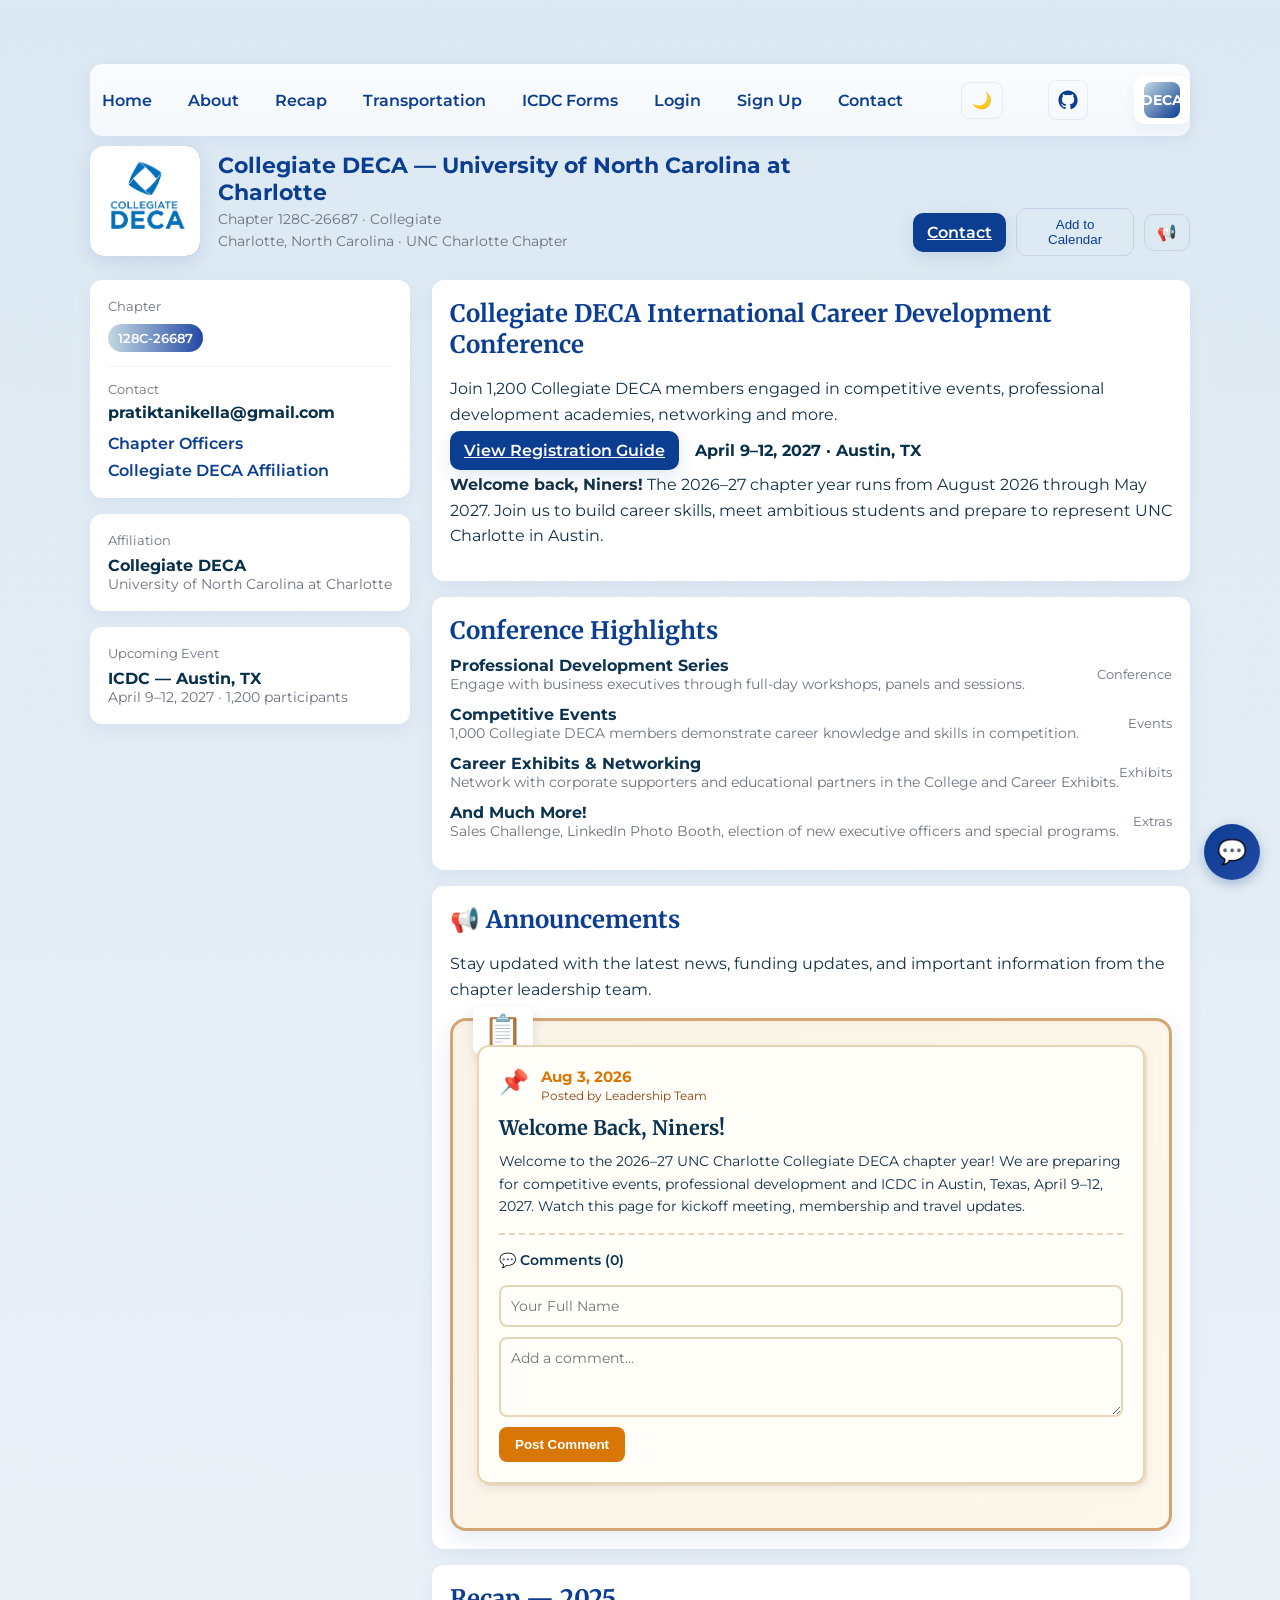
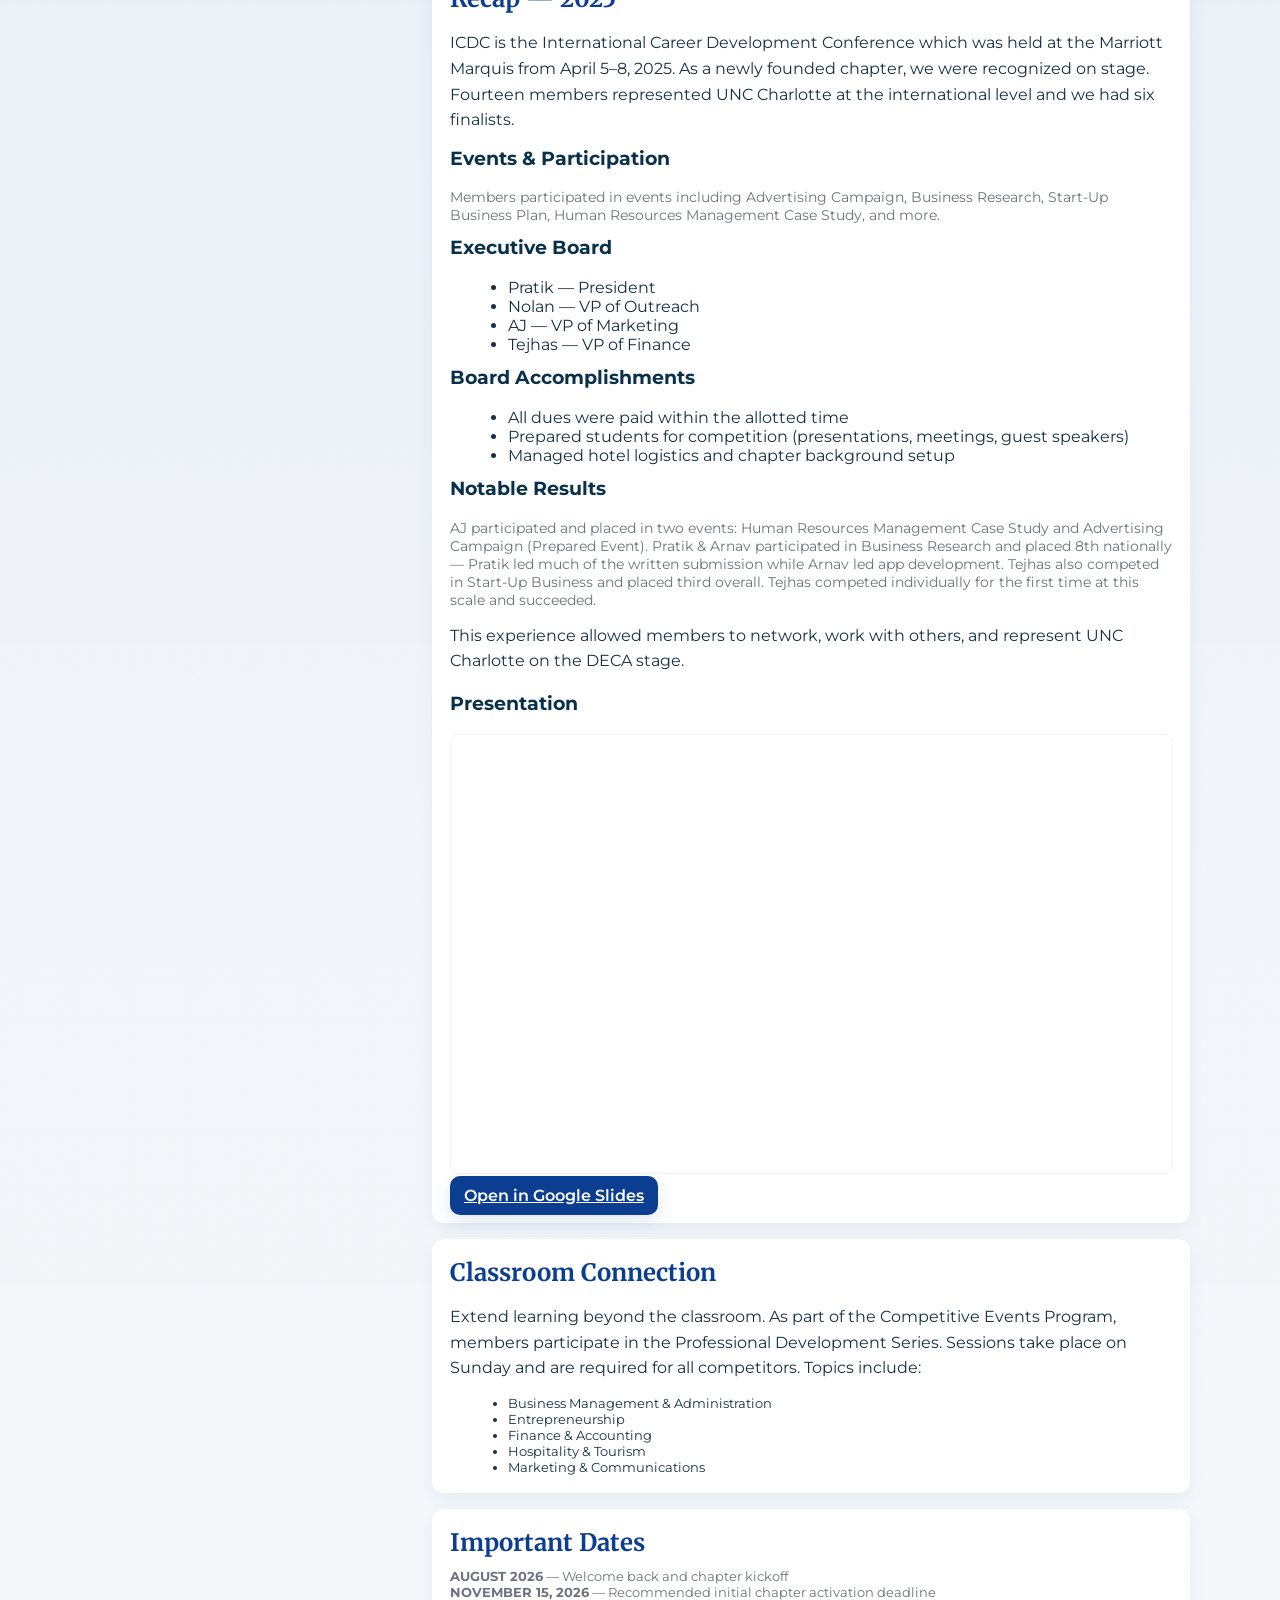
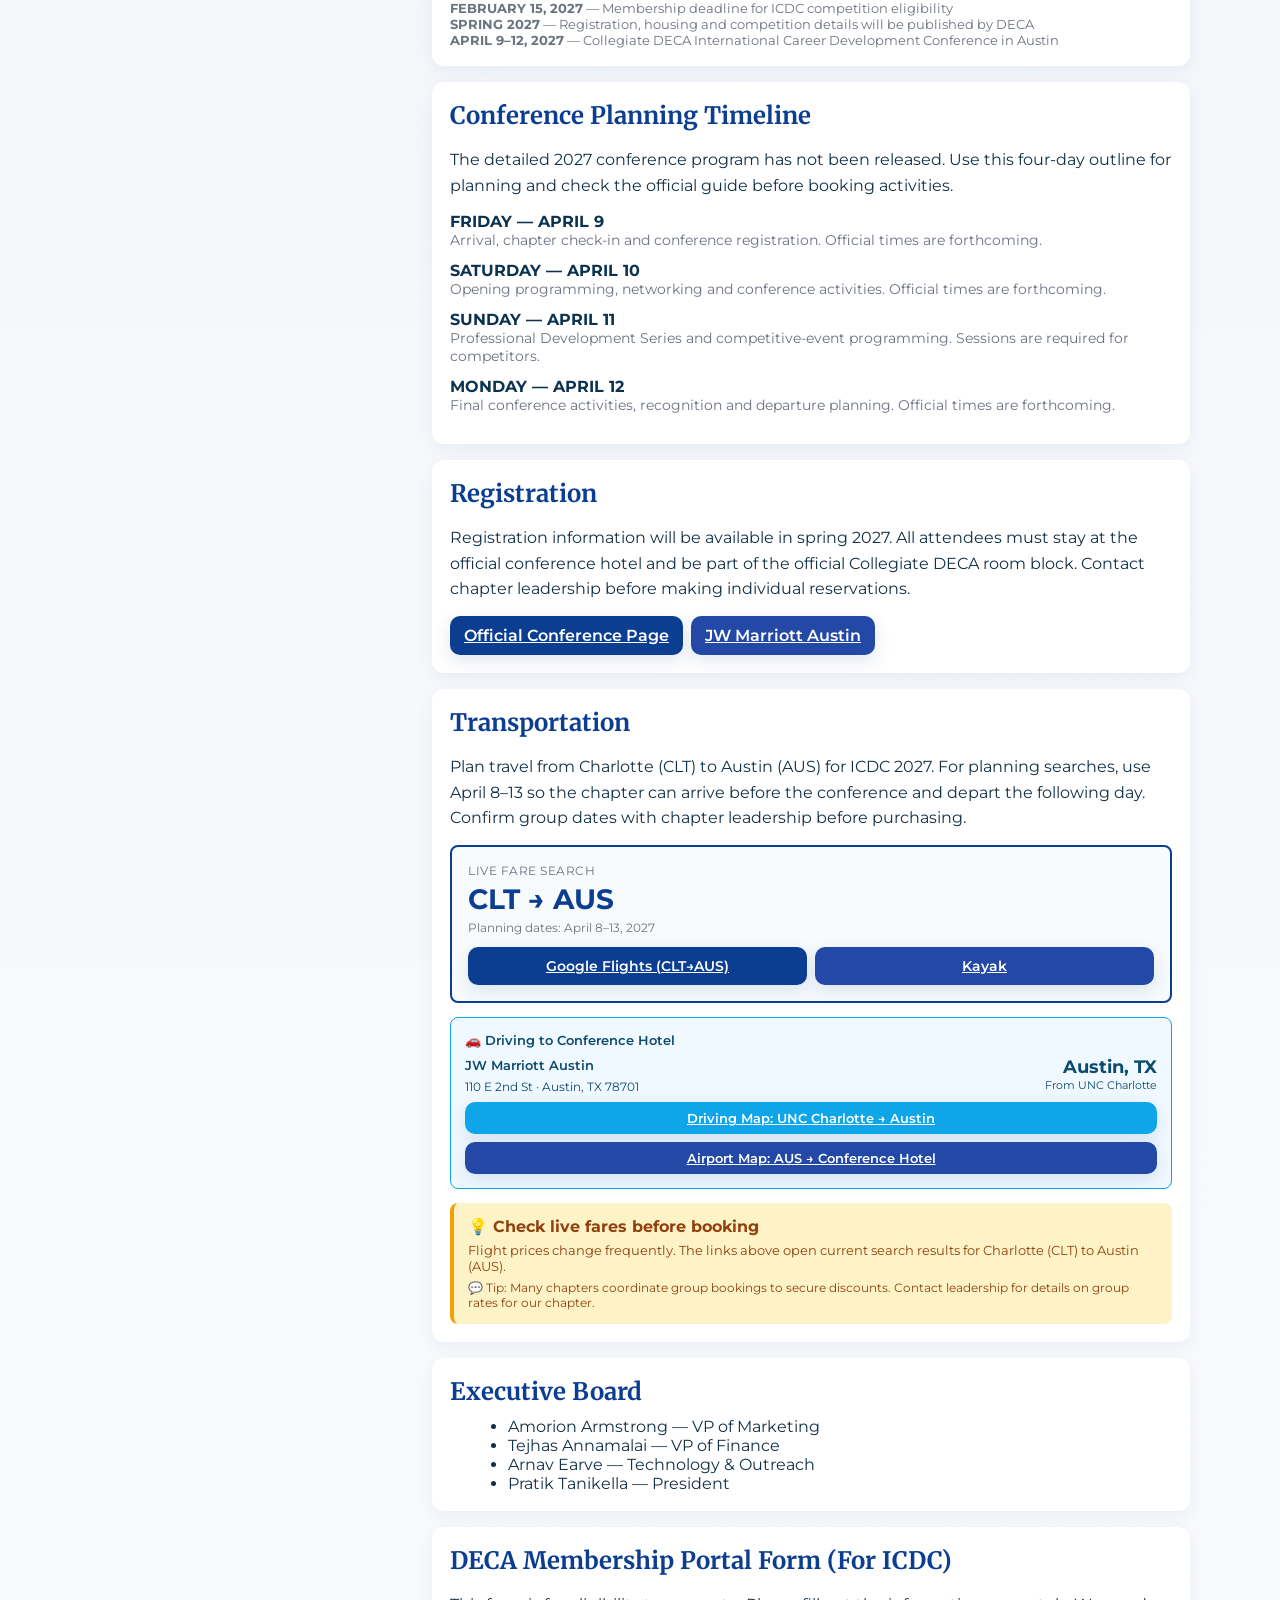
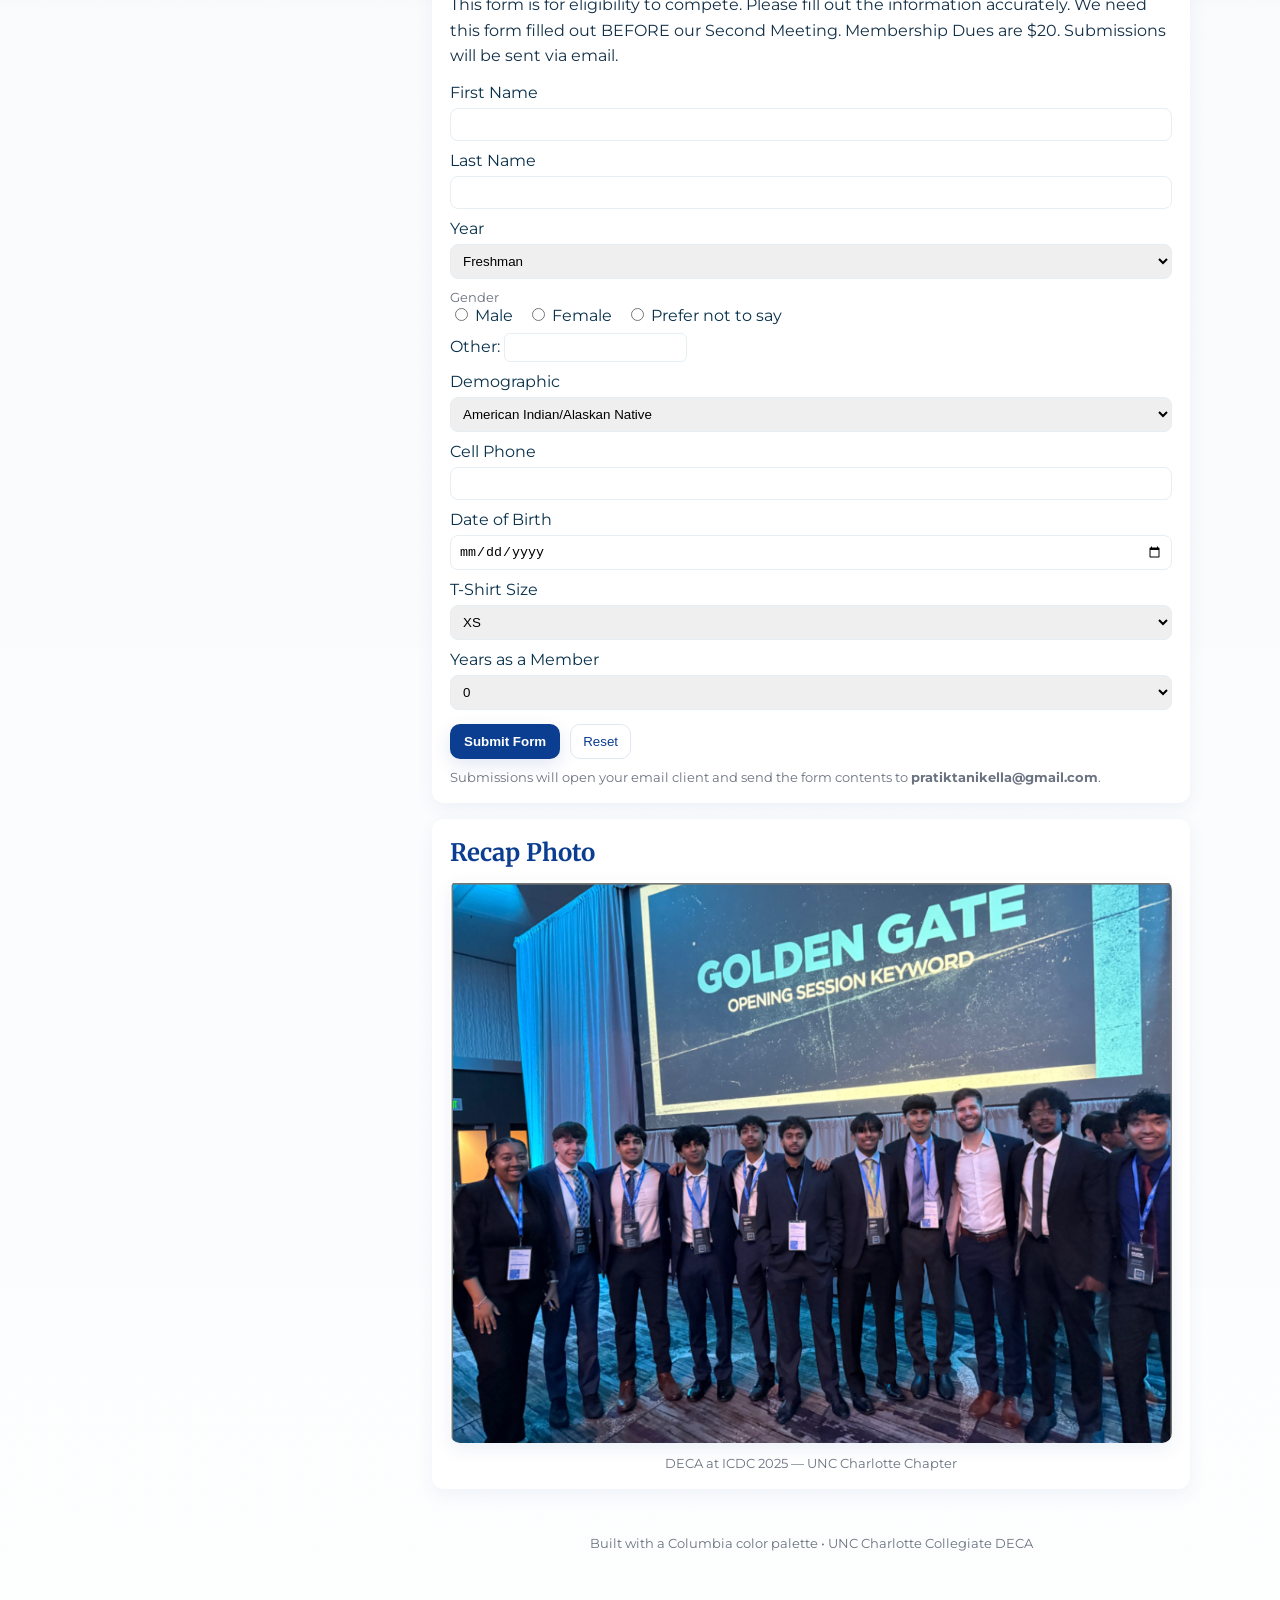
==== commit 1fa4d714: "Update site for ICDC 2027" ====
--- a/index.html
+++ b/index.html
@@ -491,8 +491,8 @@
                     <div class="card" style="margin-top:16px">
                         <div class="small">Upcoming Event</div>
                         <div style="margin-top:8px">
-                            <div style="font-weight:700">ICDC — Louisville, KY</div>
-                            <div class="muted">April 18–21, 2026 · 1,200 participants</div>
+                            <div style="font-weight:700">ICDC — Austin, TX</div>
+                            <div class="muted">April 9–12, 2027 · 1,200 participants</div>
                         </div>
                     </div>
                 </aside>
@@ -502,9 +502,10 @@
                         <h2>Collegiate DECA International Career Development Conference</h2>
                         <p class="about">Join 1,200 Collegiate DECA members engaged in competitive events, professional development academies, networking and more.</p>
                         <div style="margin-top:10px">
-                            <a href="icdcreg.pdf" class="btn" download>View Registration Guide</a>
-                            <span style="margin-left:12px;font-weight:700">April 18-21, 2026 · Louisville, KY</span>
-                        </div>
+                            <a href="https://www.deca.org/conferences/cicdc" class="btn" target="_blank" rel="noopener noreferrer">View Registration Guide</a>
+                            <span style="margin-left:12px;font-weight:700">April 9–12, 2027 · Austin, TX</span>
+                        </div>
+                        <p class="about" style="margin-top:12px"><strong>Welcome back, Niners!</strong> The 2026–27 chapter year runs from August 2026 through May 2027. Join us to build career skills, meet ambitious students and prepare to represent UNC Charlotte in Austin.</p>
                     </section>
 
                     <section id="highlights" class="card" style="margin-top:16px">
@@ -615,75 +616,72 @@
                     <section id="dates" class="card" style="margin-top:16px">
                         <h2>Important Dates</h2>
                         <div class="small" style="margin-top:8px">
-                            <strong>FEBRUARY 15</strong> — Collegiate DECA Membership submissions & dues deadline for ICDC competitions<br>
-                            <strong>MARCH 10</strong> — Conference registration and hotel reservations due to DECA Inc.<br>
-                            <strong>MARCH 13-23</strong> — ICDC-qualifying prepared event submissions due<br>
-                            <strong>MARCH 23</strong> — Deadline for registration changes<br>
-                            <strong>APRIL 18</strong> — Deadline for registration refunds<br>
-                            <strong>APRIL 18-21</strong> — Collegiate DECA International Career Development Conference
+                            <strong>AUGUST 2026</strong> — Welcome back and chapter kickoff<br>
+                            <strong>NOVEMBER 15, 2026</strong> — Recommended initial chapter activation deadline<br>
+                            <strong>FEBRUARY 15, 2027</strong> — Membership deadline for ICDC competition eligibility<br>
+                            <strong>SPRING 2027</strong> — Registration, housing and competition details will be published by DECA<br>
+                            <strong>APRIL 9–12, 2027</strong> — Collegiate DECA International Career Development Conference in Austin
                         </div>
                     </section>
 
                     <section id="schedule" class="card" style="margin-top:16px">
-                        <h2>Conference Schedule (Selected)</h2>
+                        <h2>Conference Planning Timeline</h2>
+                        <p class="about">The detailed 2027 conference program has not been released. Use this four-day outline for planning and check the official guide before booking activities.</p>
                         <div class="exp">
                             <div class="role"><div>
-                                <div class="title">SATURDAY — APRIL 18</div>
-                                <div class="muted">All Day: Explore Louisville · 2:00 PM - 6:00 PM Conference Registration + Shop DECA · 7:00 PM Parade Rehearsal</div>
+                                <div class="title">FRIDAY — APRIL 9</div>
+                                <div class="muted">Arrival, chapter check-in and conference registration. Official times are forthcoming.</div>
                             </div></div>
                         </div>
 
                         <div class="exp" style="margin-top:12px">
                             <div class="role"><div>
-                                <div class="title">SUNDAY — APRIL 19</div>
-                                <div class="muted">8:30 AM Grand Opening Session · 10:15 AM Professional Development Series (Required) · 1:30 PM Individual Case Study Briefings + Exams</div>
+                                <div class="title">SATURDAY — APRIL 10</div>
+                                <div class="muted">Opening programming, networking and conference activities. Official times are forthcoming.</div>
                             </div></div>
                         </div>
 
                         <div class="exp" style="margin-top:12px">
                             <div class="role"><div>
-                                <div class="title">MONDAY — APRIL 20</div>
-                                <div class="muted">7:30 AM - 5:00 PM Shop DECA · 8:00 AM - 5:00 PM Preliminary Competition · 2:00 PM Learn from the Pros</div>
+                                <div class="title">SUNDAY — APRIL 11</div>
+                                <div class="muted">Professional Development Series and competitive-event programming. Sessions are required for competitors.</div>
                             </div></div>
                         </div>
 
                         <div class="exp" style="margin-top:12px">
                             <div class="role"><div>
-                                <div class="title">TUESDAY — APRIL 21</div>
-                                <div class="muted">8:00 AM - 9:30 AM Preliminary Awards · 9:00 AM - 6:00 PM Final Competition · 8:00 PM Grand Awards Session</div>
+                                <div class="title">MONDAY — APRIL 12</div>
+                                <div class="muted">Final conference activities, recognition and departure planning. Official times are forthcoming.</div>
                             </div></div>
                         </div>
                     </section>
 
                     <section id="registration" class="card" style="margin-top:16px">
                         <h2>Registration</h2>
-                        <p class="about">For registration details, hotel reservations, and the official guide, contact your Chartered Association Advisor or visit the Collegiate DECA registration portal. Chapters should follow DECA Inc. deadlines.</p>
+                        <p class="about">Registration information will be available in spring 2027. All attendees must stay at the official conference hotel and be part of the official Collegiate DECA room block. Contact chapter leadership before making individual reservations.</p>
+                        <div style="margin-top:12px;display:flex;gap:8px;flex-wrap:wrap">
+                            <a href="https://www.deca.org/conferences/cicdc" target="_blank" rel="noopener noreferrer" class="btn">Official Conference Page</a>
+                            <a href="https://www.marriott.com/en-us/hotels/ausjw-jw-marriott-austin/overview/" target="_blank" rel="noopener noreferrer" class="btn" style="background:#2348A6">JW Marriott Austin</a>
+                        </div>
                     </section>
 
                     <section id="transportation" class="card" style="margin-top:16px">
                         <h2>Transportation</h2>
-                        <p class="about">Book your flights to Louisville, Kentucky for ICDC 2026. We recommend arriving by April 17 and departing April 22 to accommodate the full conference experience and travel time.</p>
+                        <p class="about">Plan travel from Charlotte (CLT) to Austin (AUS) for ICDC 2027. For planning searches, use April 8–13 so the chapter can arrive before the conference and depart the following day. Confirm group dates with chapter leadership before purchasing.</p>
                         
                         <!-- Current Price & Links -->
                         <div style="margin-top:14px;padding:16px;background:#f7fbfd;border-radius:8px;border:2px solid #0B3D91;overflow-x:auto">
                             <div style="display:flex;justify-content:space-between;align-items:flex-start;gap:16px;flex-wrap:wrap">
                                 <div style="flex:1;min-width:200px">
-                                    <div style="font-size:12px;color:#6b7280;text-transform:uppercase;letter-spacing:0.5px">Current Average Flight Price</div>
-                                    <div style="display:flex;align-items:baseline;gap:10px;margin-top:4px;flex-wrap:wrap">
-                                        <div id="currentPrice" style="font-size:42px;font-weight:700;color:#0B3D91">—</div>
-                                        <button id="flightDetailsBtn" class="btn" style="padding:6px 12px;font-size:12px;background:#2348A6">See Details</button>
-                                    </div>
-                                    <div style="font-size:12px;color:#6b7280;margin-top:4px">Charlotte (CLT) → Louisville (SDF) · April 17–22, 2026</div>
-                                </div>
-                                <div style="text-align:right;flex-shrink:0">
-                                    <div id="priceTrend" style="font-size:32px;margin-bottom:8px">📊</div>
-                                    <div id="lastUpdate" style="font-size:11px;color:#6b7280;width:120px">Last updated: —</div>
+                                    <div style="font-size:12px;color:#6b7280;text-transform:uppercase;letter-spacing:0.5px">Live Fare Search</div>
+                                    <div style="font-size:28px;font-weight:700;color:#0B3D91;margin-top:4px">CLT → AUS</div>
+                                    <div style="font-size:12px;color:#6b7280;margin-top:4px">Planning dates: April 8–13, 2027</div>
                                 </div>
                             </div>
                             
                             <div style="margin-top:12px;display:flex;gap:8px;flex-wrap:wrap">
-                                <a href="https://www.google.com/flights?q=flights%20CLT%20SDF%202026-04-17%202026-04-22" target="_blank" rel="noopener noreferrer" class="btn" style="padding:10px 14px;font-size:14px;flex:1;min-width:140px;text-align:center">Google Flights (CLT→SDF)</a>
-                                <a href="https://www.kayak.com/flights/CLT-SDF/2026-04-17/2026-04-22" target="_blank" rel="noopener noreferrer" class="btn" style="padding:10px 14px;font-size:14px;background:#2348A6;flex:1;min-width:100px;text-align:center">Kayak</a>
+                                <a href="https://www.google.com/travel/flights?hl=en#flt=CLT.AUS.2027-04-08*AUS.CLT.2027-04-13" target="_blank" rel="noopener noreferrer" class="btn" style="padding:10px 14px;font-size:14px;flex:1;min-width:140px;text-align:center">Google Flights (CLT→AUS)</a>
+                                <a href="https://www.kayak.com/flights/CLT-AUS/2027-04-08/2027-04-13" target="_blank" rel="noopener noreferrer" class="btn" style="padding:10px 14px;font-size:14px;background:#2348A6;flex:1;min-width:100px;text-align:center">Kayak</a>
                             </div>
                         </div>
 
@@ -692,48 +690,35 @@
                             <div style="font-size:13px;font-weight:600;color:#0c4a6e;margin-bottom:8px">🚗 Driving to Conference Hotel</div>
                             <div style="display:flex;justify-content:space-between;align-items:flex-start;gap:12px;flex-wrap:wrap">
                                 <div style="flex:1;min-width:200px">
-                                    <p style="margin:0;font-size:13px;color:#0c4a6e;line-height:1.5;font-weight:600">Louisville Marriott Downtown</p>
-                                    <p style="margin:4px 0 0;font-size:12px;color:#0c4a6e">280 W Jefferson St. · Louisville, KY 40202</p>
+                                    <p style="margin:0;font-size:13px;color:#0c4a6e;line-height:1.5;font-weight:600">JW Marriott Austin</p>
+                                    <p style="margin:4px 0 0;font-size:12px;color:#0c4a6e">110 E 2nd St · Austin, TX 78701</p>
                                 </div>
                                 <div style="text-align:right;flex-shrink:0;white-space:nowrap">
-                                    <div style="font-size:18px;font-weight:700;color:#0c4a6e">~7.5 hrs</div>
+                                    <div style="font-size:18px;font-weight:700;color:#0c4a6e">Austin, TX</div>
                                     <div style="font-size:11px;color:#0c4a6e">From UNC Charlotte</div>
                                 </div>
                             </div>
-                            <a href="https://www.google.com/maps/dir/UNC+Charlotte,+Charlotte,+NC/Louisville+Marriott+Downtown,+280+W+Jefferson+St,+Louisville,+KY+40202" target="_blank" rel="noopener noreferrer" class="btn" style="margin-top:8px;padding:8px 12px;font-size:13px;background:#0ea5e9;width:100%;text-align:center;display:block">View Map</a>
+                            <a href="https://www.google.com/maps/dir/?api=1&origin=UNC+Charlotte,+Charlotte,+NC&destination=JW+Marriott+Austin,+110+E+2nd+St,+Austin,+TX+78701&travelmode=driving" target="_blank" rel="noopener noreferrer" class="btn" style="margin-top:8px;padding:8px 12px;font-size:13px;background:#0ea5e9;width:100%;text-align:center;display:block">Driving Map: UNC Charlotte → Austin</a>
+                            <a href="https://www.google.com/maps/dir/?api=1&origin=Austin-Bergstrom+International+Airport&destination=JW+Marriott+Austin,+110+E+2nd+St,+Austin,+TX+78701&travelmode=driving" target="_blank" rel="noopener noreferrer" class="btn" style="margin-top:8px;padding:8px 12px;font-size:13px;background:#2348A6;width:100%;text-align:center;display:block">Airport Map: AUS → Conference Hotel</a>
                         </div>
 
                         <!-- Yellow Reminder Box -->
                         <div style="margin-top:14px;padding:14px;background:#fef3c7;border-radius:8px;border-left:4px solid #f59e0b">
-                            <strong style="color:#92400e">💡 Prices Update Every Hour</strong>
-                            <div style="font-size:13px;margin-top:6px;color:#92400e;word-wrap:break-word">Checking major airlines (United, Southwest, American, Delta) from Charlotte (CLT) to Louisville (SDF) April 17–22, 2026.</div>
+                            <strong style="color:#92400e">💡 Check live fares before booking</strong>
+                            <div style="font-size:13px;margin-top:6px;color:#92400e;word-wrap:break-word">Flight prices change frequently. The links above open current search results for Charlotte (CLT) to Austin (AUS).</div>
                             <div style="font-size:12px;margin-top:6px;color:#92400e">💬 Tip: Many chapters coordinate group bookings to secure discounts. Contact leadership for details on group rates for our chapter.</div>
                         </div>
 
-                        <!-- Price History Chart -->
-                        <div style="margin-top:14px;padding:14px;background:#f7fbfd;border-radius:8px;border:1px solid #e6eef4;overflow-x:auto">
-                            <div style="display:flex;justify-content:space-between;align-items:flex-start;gap:16px;margin-bottom:10px;flex-wrap:wrap">
-                                <div style="flex:1;min-width:150px">
-                                    <div style="font-size:13px;color:#6b7280">Lowest Price (7 Days)</div>
-                                    <div id="lowestPrice" style="font-size:24px;font-weight:700;color:#10b981">—</div>
-                                </div>
-                                <div style="flex:1;min-width:150px;text-align:right">
-                                    <div style="font-size:13px;color:#6b7280">Highest Price (7 Days)</div>
-                                    <div id="highestPrice" style="font-size:24px;font-weight:700;color:#ef4444">—</div>
-                                </div>
-                            </div>
-                            <div id="priceChart" style="height:180px;background:white;border-radius:6px;padding:10px;border:1px solid #e6eef4;min-width:300px;width:100%"></div>
-                        </div>
                     </section>
 
                     <section id="officers" class="card" style="margin-top:16px">
                         <h2>Executive Board</h2>
                         <div style="margin-top:8px;color:#133047">
                             <ul style="margin:6px 0 0 18px">
-                                <li>Nolan — VP of Outreach</li>
                                 <li>Amorion Armstrong — VP of Marketing</li>
                                 <li>Tejhas Annamalai — VP of Finance</li>
-                                <li>Pratik Tanikella — Co-President</li>
+                                <li>Arnav Earve — Technology &amp; Outreach</li>
+                                <li>Pratik Tanikella — President</li>
                             </ul>
                         </div>
                     </section>
@@ -861,21 +846,10 @@
         }
 
         const events = [
-            {title:'Collegiate DECA Membership Dues Deadline', start:'20260215', allDay:true},
-            {title:'Conference Registration & Hotel Deadline', start:'20260310', allDay:true},
-            {title:'ICDC-Qualifying Prepared Event Submissions (window start)', start:'20260313', end:'20260323', allDay:true},
-            {title:'Deadline for Registration Changes', start:'20260323', allDay:true},
-            {title:'Deadline for Registration Refunds', start:'20260418', allDay:true},
-            {title:'Collegiate DECA ICDC 2026 (Conference)', start:'20260418', end:'20260421', allDay:true},
-            {title:'Conference Registration + Shop DECA', start:'20260418T140000', end:'20260418T180000'},
-            {title:'Parade of Associations Rehearsal', start:'20260418T190000', end:'20260418T193000'},
-            {title:'Grand Opening Session', start:'20260419T083000', end:'20260419T100000'},
-            {title:'Professional Development Series (Required)', start:'20260419T101500', end:'20260419T113000'},
-            {title:'Preliminary Competition (Day)', start:'20260420T080000', end:'20260420T170000'},
-            {title:'Shop DECA (Mon)', start:'20260420T073000', end:'20260420T170000'},
-            {title:'Learn from the Pros', start:'20260420T140000', end:'20260420T160000'},
-            {title:'Final Competition', start:'20260421T090000', end:'20260421T180000'},
-            {title:'Grand Awards Session', start:'20260421T200000', end:'20260421T220000'}
+            {title:'UNC Charlotte Collegiate DECA 2026–27 Chapter Year Begins', start:'20260801', allDay:true},
+            {title:'Recommended Initial Chapter Activation Deadline', start:'20261115', allDay:true},
+            {title:'Collegiate DECA Membership Deadline for ICDC Eligibility', start:'20270215', allDay:true},
+            {title:'Collegiate DECA ICDC 2027 — Austin, TX', start:'20270409', end:'20270412', allDay:true}
         ];
 
         function buildICS(){
@@ -928,10 +902,10 @@
 
         document.getElementById('addCalendarBtn').addEventListener('click', function(){
             const ics = buildICS();
-            downloadICS('ICDC_Events_2026.ics', ics);
+            downloadICS('UNC_Charlotte_DECA_2026-27.ics', ics);
             // brief UX hint
             const note = document.createElement('div');
-            note.textContent = 'Downloaded ICDC_Events_2026.ics — import into Google Calendar or your preferred calendar.';
+            note.textContent = 'Downloaded UNC_Charlotte_DECA_2026-27.ics — import it into Google Calendar or your preferred calendar.';
             note.style.position = 'fixed'; note.style.right = '18px'; note.style.bottom = '18px'; note.style.background = '#042a4a'; note.style.color = 'white'; note.style.padding = '10px 14px'; note.style.borderRadius = '8px'; note.style.boxShadow='0 6px 18px rgba(11,61,145,0.12)';
             document.body.appendChild(note);
             setTimeout(()=> note.remove(), 6000);
@@ -943,14 +917,14 @@
     <div id="flightModal" style="display:none;position:fixed;top:0;left:0;width:100%;height:100%;background:rgba(0,0,0,0.5);z-index:1000;align-items:center;justify-content:center;padding:16px">
         <div style="background:white;border-radius:12px;padding:20px;max-width:500px;width:100%;max-height:80vh;overflow:auto;box-shadow:0 20px 60px rgba(0,0,0,0.3)">
             <div style="display:flex;justify-content:space-between;align-items:center;margin-bottom:16px">
-                <h2 style="margin:0;color:#0B3D91;font-size:18px">Flight Options (CLT → SDF)</h2>
+                <h2 style="margin:0;color:#0B3D91;font-size:18px">Flight Options (CLT → AUS)</h2>
                 <button id="closeFlightModal" style="background:none;border:none;font-size:24px;cursor:pointer;color:#6b7280;padding:0">&times;</button>
             </div>
             
             <div id="flightDetailsContent" style="margin-top:12px"></div>
             
             <div style="margin-top:16px;text-align:center;font-size:12px;color:#6b7280">
-                📍 April 17–22, 2026 · Prices update hourly
+                📍 Planning dates: April 8–13, 2027 · Check live fares before booking
             </div>
         </div>
     </div>
@@ -959,6 +933,7 @@
     // Inline flight tracker
     (function(){
       function initFlights(){
+        if(!document.getElementById('currentPrice')) return;
         // Generate prices
         function getPrices(){
           const prices = [];
@@ -1086,13 +1061,13 @@
           keywords: ['what', 'icdc', 'is', 'conference'],
           answer: '🎓 ICDC (International Career Development Conference) is the highest-level conference and competition for Collegiate DECA members. It combines competitive business events, professional development, networking, and awards. It\'s where the best collegiate business students compete at the national level!'
         },
-        'when is icdc 2026': {
-          keywords: ['when', 'icdc', 'date', '2026', 'april', 'time'],
-          answer: '📅 Collegiate DECA ICDC 2026 takes place in April 2026 in Louisville, Kentucky, typically over 4 days (Saturday–Tuesday). We recommend arriving by April 17 and departing April 22.'
-        },
-        'where is icdc louisville': {
-          keywords: ['where', 'location', 'icdc', 'louisville', 'city', 'venue'],
-          answer: '📍 ICDC 2026 is in Louisville, Kentucky, USA. The conference hotel is Louisville Marriott Downtown at 280 W Jefferson St. It\'s about 7.5 hours drive from UNC Charlotte.'
+        'when is icdc 2027': {
+          keywords: ['when', 'icdc', 'date', '2027', 'april', 'time'],
+          answer: '📅 Collegiate DECA ICDC 2027 takes place April 9–12, 2027, in Austin, Texas. For travel planning, the chapter is currently searching April 8–13; confirm with leadership before purchasing.'
+        },
+        'where is icdc austin': {
+          keywords: ['where', 'location', 'icdc', 'austin', 'texas', 'city', 'venue'],
+          answer: '📍 ICDC 2027 is in Austin, Texas. The official conference hotel is JW Marriott Austin at 110 E 2nd St, Austin, TX 78701.'
         },
         'who can attend': {
           keywords: ['who', 'attend', 'compete', 'eligible', 'qualify'],
@@ -1174,7 +1149,7 @@
 
       const presetQuestions = [
         'What is ICDC?',
-        'When is ICDC 2026?',
+        'When is ICDC 2027?',
         'How much are membership dues?',
         'What are the event categories?'
       ];
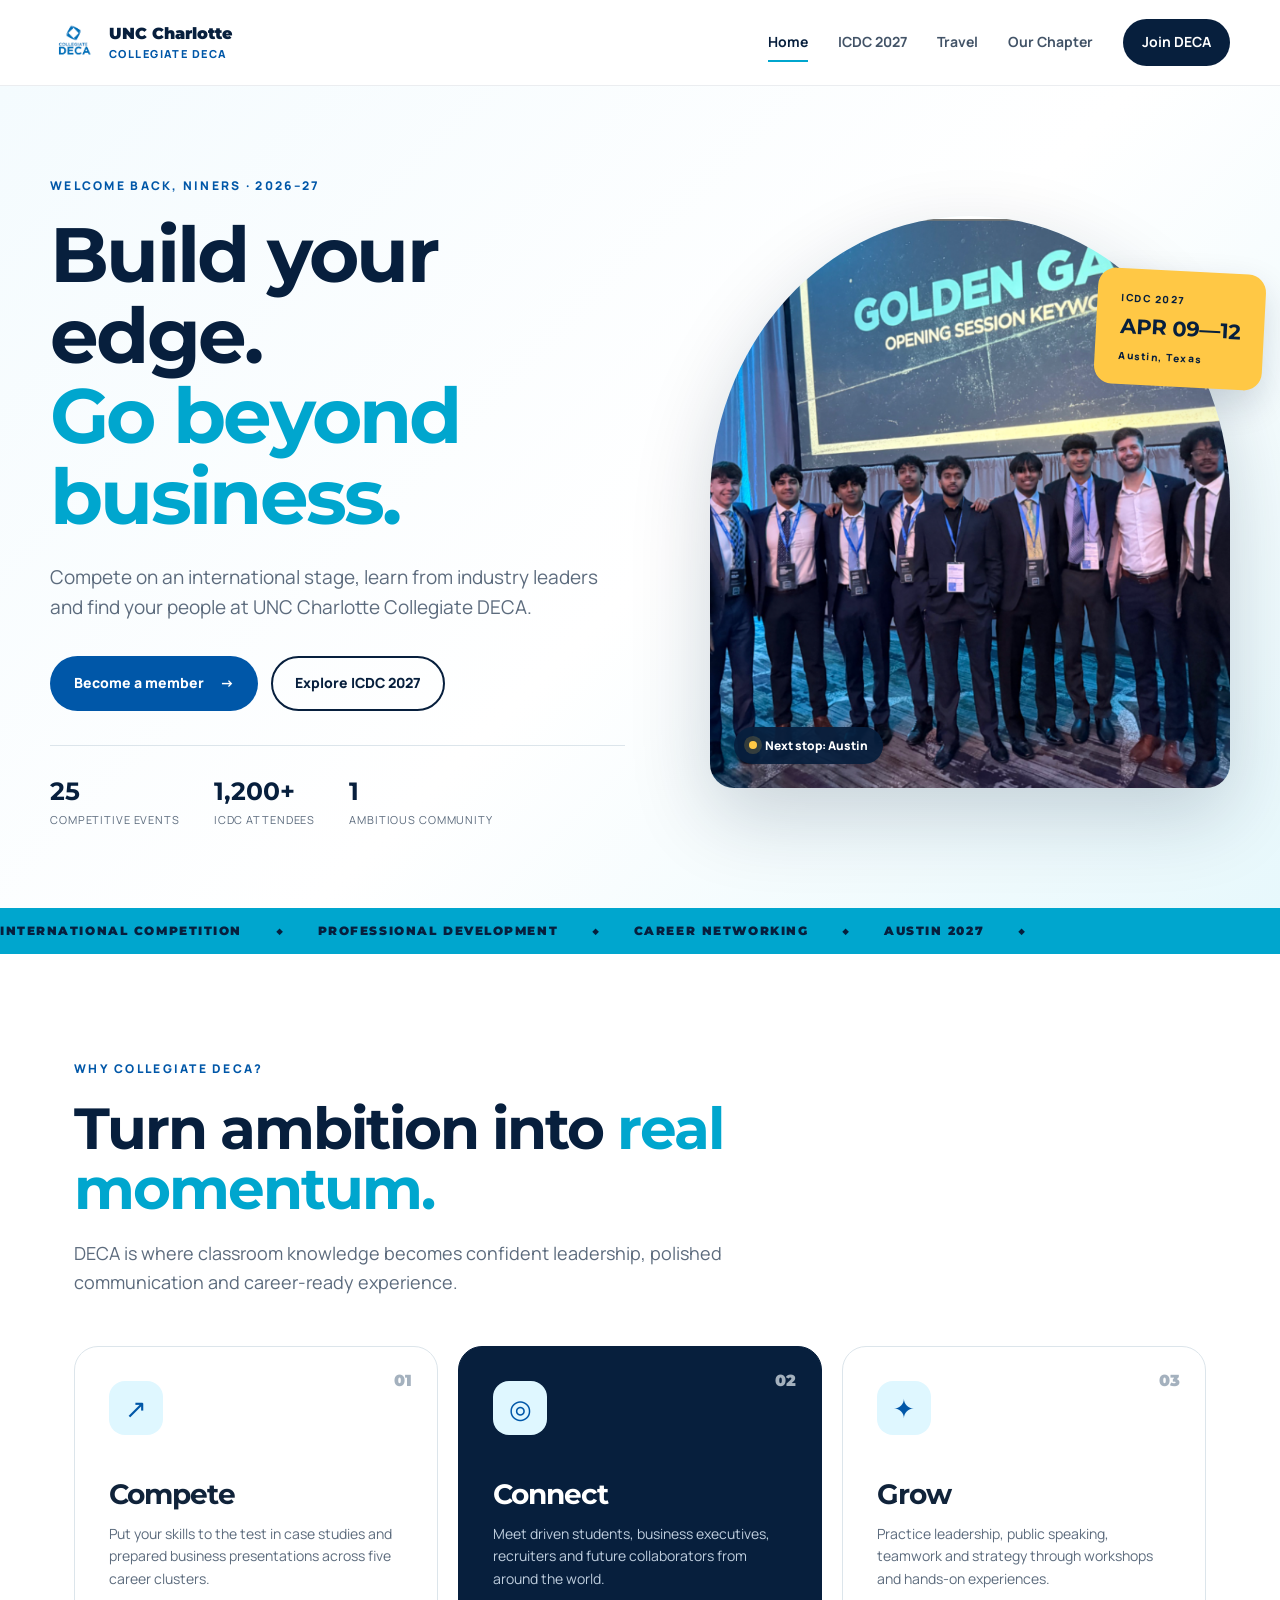
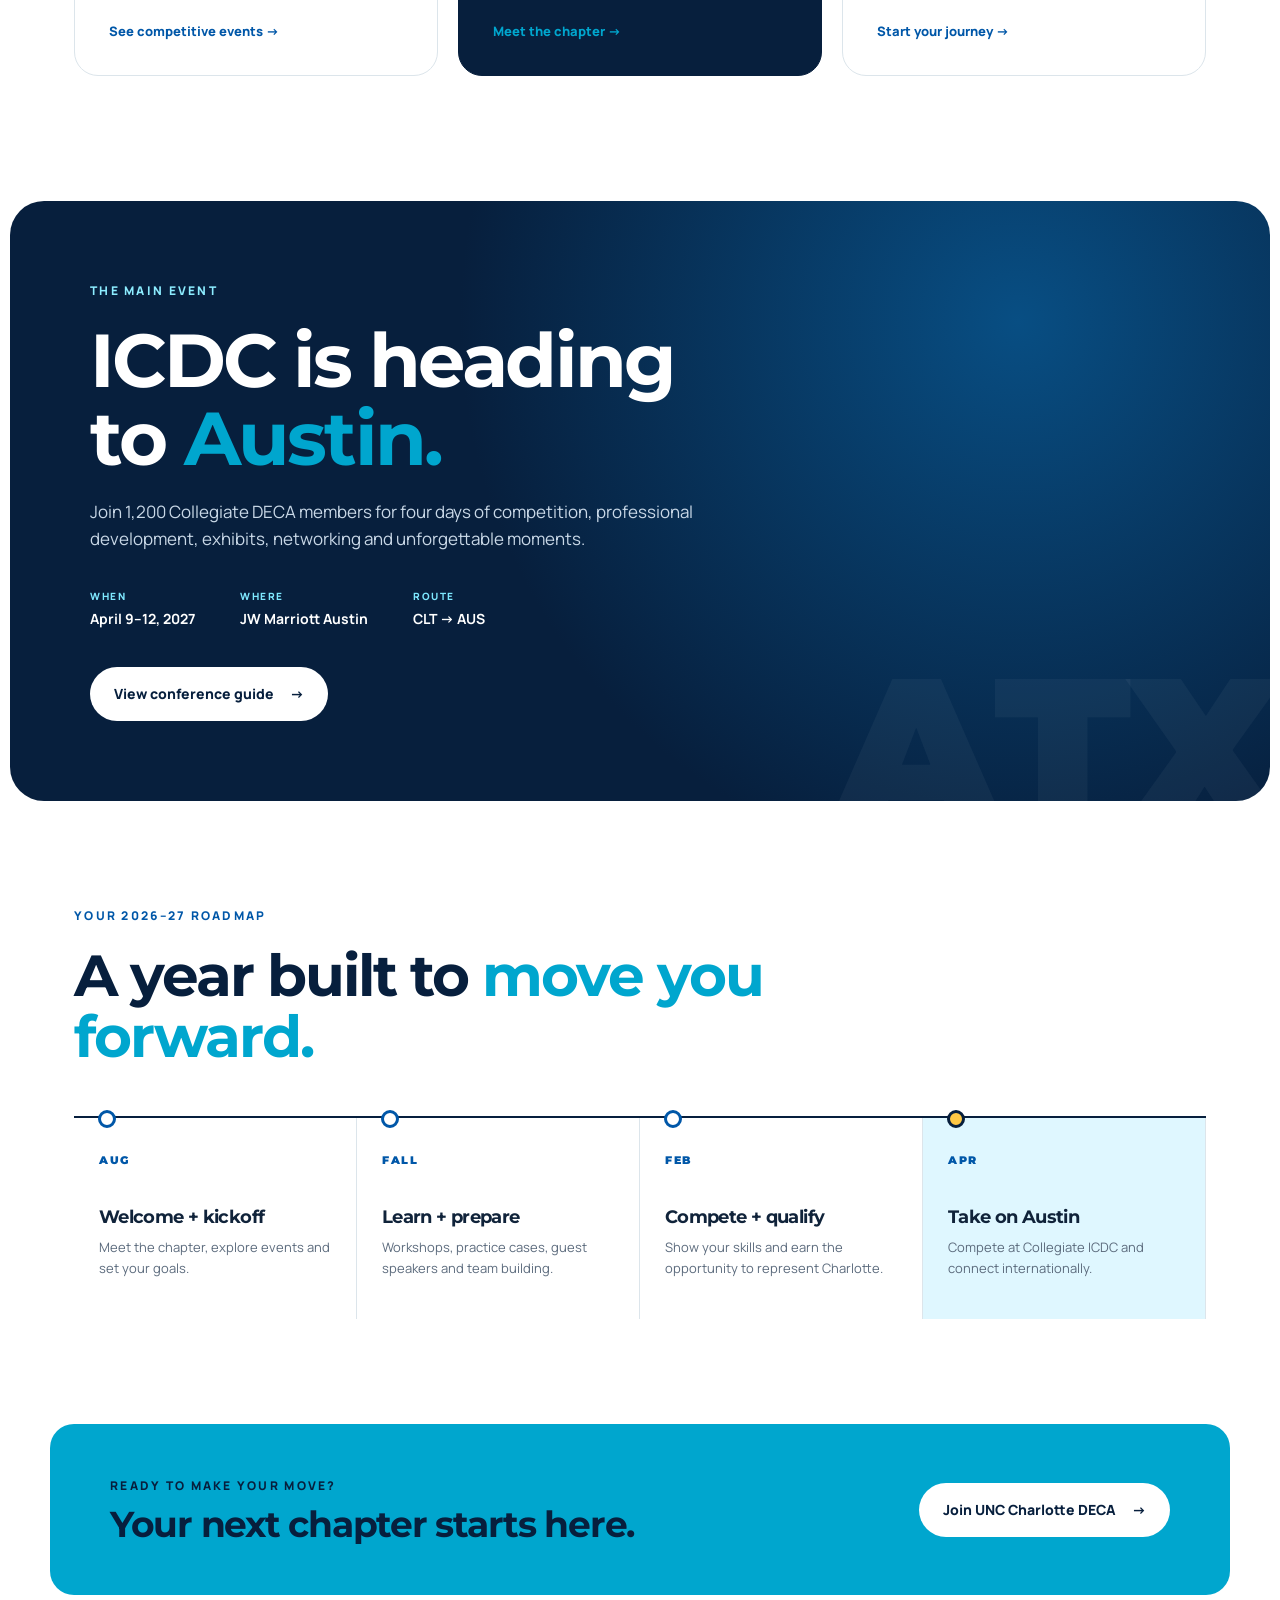
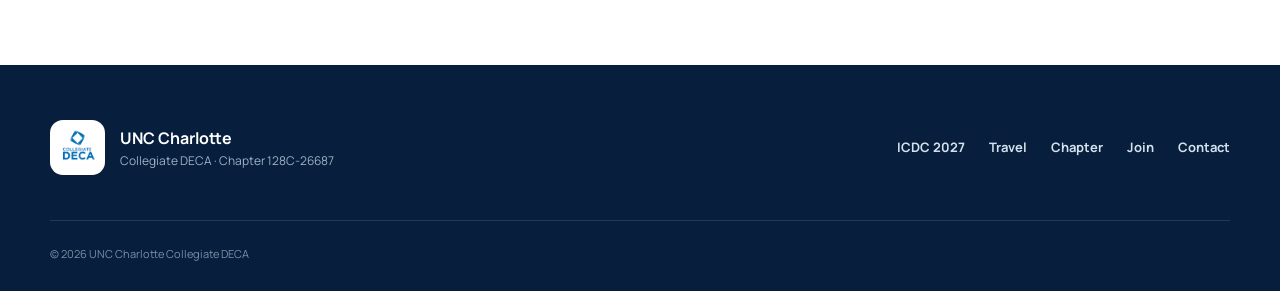
==== commit a04194fd: "Revamp site with multi-page design" ====
--- a/index.html
+++ b/index.html
@@ -1,1330 +1,71 @@
 <!doctype html>
 <html lang="en">
 <head>
-    <meta charset="utf-8" />
-    <meta name="viewport" content="width=device-width,initial-scale=1" />
-    <title>Collegiate DECA — UNC Charlotte Chapter</title>
-    <link href="https://fonts.googleapis.com/css2?family=Montserrat:wght@300;500;700&family=Merriweather:wght@300;700&display=swap" rel="stylesheet">
-    <link rel="icon" href="newfav.png" type="image/png">
-    <style>
-        :root{
-            --columbia-blue:#C4D8E2;
-            --columbia-navy:#0B3D91;
-            --accent:#2348A6;
-            --muted:#6b7280;
-            --bg:#f7fbfd;
-            --card-bg:#ffffff;
-            --glass: rgba(255,255,255,0.6);
-        }
-        *{box-sizing:border-box}
-        body{
-            margin:0;
-            font-family: "Montserrat", system-ui, -apple-system, "Segoe UI", Roboto, "Helvetica Neue", Arial;
-            color:#08304a;
-            background:linear-gradient(180deg, #eef7fb 0%, #ffffff 40%);
-            -webkit-font-smoothing:antialiased;
-            -moz-osx-font-smoothing:grayscale;
-        }
-
-        /* Hero / background */
-        .hero{
-            position:relative;
-            padding:64px 20px 40px;
-            background:
-                linear-gradient(180deg, rgba(11,61,145,0.08) 0%, rgba(196,216,226,0.04) 100%),
-                url('') center/cover no-repeat;
-            overflow:hidden;
-        }
-        /* watermark removed */
-
-        .container{max-width:1100px;margin:0 auto;}
-        .top{
-            display:flex;
-            gap:20px;
-            align-items:flex-end;
-            justify-content:space-between;
-            margin-bottom:24px;
-        }
-
-        /* Top navigation */
-        .site-nav{
-            display:flex;align-items:center;justify-content:space-between;
-            gap:20px;padding:12px 0;margin-bottom:10px;
-            background:linear-gradient(180deg, rgba(255,255,255,0.85), rgba(255,255,255,0.7));
-            border-radius:12px;backdrop-filter: blur(6px);
-            box-shadow:0 4px 18px rgba(11,61,145,0.06);
-        }
-        .site-nav .links{display:flex;gap:14px;align-items:center}
-        .site-nav .links a{color:var(--columbia-navy);text-decoration:none;padding:8px 12px;border-radius:8px;font-weight:600}
-        .site-nav .links a:hover{background:var(--bg)}
-
-        /* Compact brand on the right inside a white card */
-        .site-nav .brand{display:flex;align-items:center;gap:10px;background:var(--card-bg);padding:6px 10px;border-radius:10px;box-shadow:0 6px 14px rgba(11,61,145,0.06)}
-        .site-nav .brand .logo{width:36px;height:36px;border-radius:8px;background:linear-gradient(135deg,var(--columbia-blue),var(--columbia-navy));display:inline-flex;align-items:center;justify-content:center;color:#fff;font-weight:700;font-size:14px}
-        .site-nav .links{display:flex;gap:12px;align-items:center}
-        .site-nav .links a{color:var(--columbia-navy);text-decoration:none;padding:8px 12px;border-radius:8px;font-weight:600}
-        .site-nav .links a:hover{background:var(--bg)}
-        .profile{
-            display:flex;
-            gap:18px;
-            align-items:center;
-        }
-        .avatar{
-            width:110px;height:110px;border-radius:14px;
-            background:linear-gradient(135deg,var(--columbia-blue),var(--columbia-navy));
-            display:flex;align-items:center;justify-content:center;color:white;font-weight:700;font-size:20px;
-            box-shadow:0 6px 20px rgba(11,61,145,0.12);
-            flex:0 0 110px;
-        }
-        .avatar img{width:100%;height:100%;object-fit:cover;border-radius:14px;display:block}
-        .meta h1{margin:0;font-size:22px;color:var(--columbia-navy);}
-        .meta p{margin:4px 0 0;color:var(--muted);font-size:14px}
-
-        .cta{display:flex;gap:10px;align-items:center}
-        .btn{
-            background:var(--columbia-navy);
-            color:white;padding:10px 14px;border-radius:10px;border:none;font-weight:600;cursor:pointer;
-            box-shadow:0 6px 18px rgba(11,61,145,0.12);
-        }
-        .ghost{
-            background:transparent;border:1px solid rgba(11,61,145,0.12);padding:8px 12px;border-radius:10px;color:var(--columbia-navy);
-        }
-
-        /* Layout */
-        .grid{
-            display:grid;
-            grid-template-columns: 320px 1fr;
-            gap:22px;
-            margin-top:18px;
-        }
-        .card{
-            background:var(--card-bg);
-            border-radius:12px;
-            padding:18px;
-            box-shadow:0 6px 18px rgba(11,61,145,0.06);
-        }
-        .small{font-size:13px;color:var(--muted)}
-
-        /* Left column */
-        .left .stat{display:flex;justify-content:space-between;align-items:center;margin-bottom:10px}
-        .tag{display:inline-block;background:linear-gradient(90deg,var(--columbia-blue),var(--accent));color:white;padding:6px 10px;border-radius:999px;font-weight:600;font-size:13px}
-
-        .left .links{display:flex;flex-direction:column;gap:8px;margin-top:12px}
-        .links a{display:flex;gap:10px;align-items:center;text-decoration:none;color:var(--columbia-navy);font-weight:600}
-        .muted{color:var(--muted);font-size:14px}
-
-        /* Right column content */
-        h2{font-family:"Merriweather",serif;color:var(--columbia-navy);margin:0 0 10px}
-        .about{line-height:1.6;color:#133047;margin-bottom:14px}
-        .exp{margin-bottom:12px}
-        .exp .role{display:flex;justify-content:space-between;align-items:center}
-        .role .title{font-weight:700;color:#0b3350}
-        .period{color:var(--muted);font-size:13px}
-
-        .skills{display:flex;flex-wrap:wrap;gap:8px;margin-top:8px}
-        .skill{background:var(--bg);padding:6px 10px;border-radius:8px;color:#0b3350;font-weight:600;font-size:13px}
-
-        footer{margin-top:28px;padding:18px;text-align:center;color:var(--muted);font-size:13px}
-
-        /* Responsive */
-        @media(max-width:880px){
-            .grid{grid-template-columns: 1fr; padding-bottom:30px}
-            .hero::after{font-size:64px;right:4%;top:6%}
-            .avatar{width:88px;height:88px}
-            .site-nav .links{display:none}
-            .site-nav{flex-direction:column;gap:12px}
-            .top{flex-direction:column;gap:16px}
-            .cta{width:100%;display:flex;flex-direction:column;gap:8px}
-            .cta .btn, .cta .ghost{width:100%}
-        }
-        
-        /* Mobile - under 640px */
-        @media(max-width:640px){
-            .hero{padding:40px 16px 24px}
-            .container{padding:0 16px}
-            .site-nav{margin-bottom:16px}
-            .site-nav .brand{display:none}
-            .top{flex-direction:column;gap:12px}
-            .profile{display:flex;flex-direction:column;align-items:center;text-align:center}
-            .avatar{width:72px;height:72px;margin-bottom:12px}
-            .meta h1{font-size:20px;margin:8px 0}
-            .meta p{font-size:13px;margin:4px 0}
-            .grid{grid-template-columns:1fr;gap:16px}
-            .left{order:2}
-            main{order:1}
-            .card{padding:16px}
-            h2{font-size:18px;margin:12px 0}
-            h3{font-size:16px}
-            .btn{font-size:14px;padding:10px 16px}
-            .ghost{font-size:14px;padding:10px 16px}
-            footer{padding:12px;font-size:12px}
-            
-            /* Transportation section mobile */
-            .transportation-grid{grid-template-columns:1fr !important;gap:16px}
-            .flight-info-box{flex-direction:column;gap:8px}
-            .price-value{font-size:24px}
-            .modal{padding:12px !important}
-            .modal > div{padding:16px !important}
-            .modal h2{font-size:16px}
-            
-            /* Forms and buttons mobile */
-            input, textarea, select{font-size:16px;padding:12px;width:100%;margin:8px 0}
-            button{font-size:14px;padding:12px 16px}
-            
-            /* Table scrolling on mobile */
-            table{font-size:12px}
-            th, td{padding:8px}
-            
-            /* Sections stack vertically */
-            .section-grid{grid-template-columns:1fr !important}
-            .event-card{padding:12px}
-        }
-        
-        /* Extra small - under 480px */
-        @media(max-width:480px){
-            .hero{padding:32px 12px 16px}
-            .container{padding:0 12px}
-            .meta h1{font-size:18px}
-            .meta p{font-size:12px}
-            .card{padding:12px}
-            h2{font-size:16px}
-            h3{font-size:14px}
-            .btn, .ghost{font-size:13px;padding:10px 12px}
-            input, textarea, select{font-size:16px;padding:10px;margin:6px 0}
-            .price-value{font-size:20px}
-            
-            /* Ensure modals don't overflow */
-            .modal > div{width:95% !important;padding:12px !important}
-            
-            /* Make navigation accessible */
-            .site-nav{gap:8px}
-            .theme-toggle{padding:6px 8px}
-        }
-        /* Theme toggle */
-        .theme-toggle{background:transparent;border:1px solid rgba(11,61,145,0.08);padding:8px 10px;border-radius:8px;cursor:pointer;font-size:16px}
-        .theme-toggle[aria-pressed="true"]{background:rgba(11,61,145,0.06)}
-
-        /* GitHub button in navbar */
-        .github-btn{display:inline-flex;align-items:center;justify-content:center;width:40px;height:40px;border-radius:8px;border:1px solid rgba(11,61,145,0.08);background:transparent;color:var(--columbia-navy);text-decoration:none}
-        .github-btn:hover{background:var(--bg)}
-        .github-btn svg{width:20px;height:20px}
-
-        /* Dark theme variables & readable color overrides */
-        [data-theme="dark"]{
-            --columbia-blue:#1b3a5a;
-            --columbia-navy:#d7e7f6; /* lighter for headings/text */
-            --accent:#6EA0FF;
-            --muted:#9aa6b3;
-            --bg:#05121a;
-            --card-bg:#081826;
-            --glass: rgba(2,6,12,0.5);
-        }
-        [data-theme="dark"] body{
-            color:#e6f2ff;
-            background:linear-gradient(180deg,#071428 0%, #071826 60%);
-        }
-        [data-theme="dark"] h2,
-        [data-theme="dark"] .role .title,
-        [data-theme="dark"] .meta h1{color:var(--columbia-navy)}
-        [data-theme="dark"] .muted,
-        [data-theme="dark"] .small,
-        [data-theme="dark"] footer{color:var(--muted)}
-        [data-theme="dark"] .skill{background:rgba(255,255,255,0.04);color:var(--columbia-navy)}
-        [data-theme="dark"] .tag{color:#ffffff}
-        [data-theme="dark"] .site-nav .links a{color:#dff4ff}
-        [data-theme="dark"] .btn{background:var(--accent);color:#042034;box-shadow:0 6px 18px rgba(110,160,255,0.12)}
-        [data-theme="dark"] .ghost{border-color:rgba(255,255,255,0.08);color:var(--columbia-navy);background:transparent}
-        [data-theme="dark"] .site-nav .brand{background:var(--card-bg)}
-        [data-theme="dark"] .logo{color:#fff}
-        [data-theme="dark"] .about{color:#dbeeff}
-
-        /* Announcements Bulletin Board Styles */
-        .announcements-board {
-            background: linear-gradient(135deg, #f9f3e8 0%, #fef8ec 100%);
-            border: 3px solid #d4a574;
-            border-radius: 16px;
-            padding: 24px;
-            box-shadow: 0 8px 24px rgba(11,61,145,0.1), inset 0 2px 4px rgba(212,165,116,0.1);
-            position: relative;
-        }
-        .announcements-board::before {
-            content: '📋';
-            position: absolute;
-            top: -15px;
-            left: 20px;
-            font-size: 32px;
-            background: var(--card-bg);
-            padding: 5px 10px;
-            border-radius: 8px;
-            box-shadow: 0 4px 12px rgba(0,0,0,0.1);
-        }
-        .announcement-card {
-            background: #fffef9;
-            border: 2px solid #e8d5b5;
-            border-radius: 12px;
-            padding: 20px;
-            margin-bottom: 20px;
-            box-shadow: 0 4px 12px rgba(0,0,0,0.08), 2px 2px 0 rgba(212,165,116,0.2);
-            position: relative;
-            transition: transform 0.2s, box-shadow 0.2s;
-        }
-        .announcement-card:hover {
-            transform: translateY(-2px);
-            box-shadow: 0 6px 16px rgba(0,0,0,0.12), 2px 2px 0 rgba(212,165,116,0.3);
-        }
-        .announcement-header {
-            display: flex;
-            align-items: flex-start;
-            gap: 12px;
-            margin-bottom: 12px;
-        }
-        .announcement-pin {
-            font-size: 24px;
-            flex-shrink: 0;
-        }
-        .announcement-meta {
-            flex: 1;
-        }
-        .announcement-date {
-            font-weight: 700;
-            color: #d97706;
-            font-size: 15px;
-        }
-        .announcement-author {
-            font-size: 12px;
-            color: #92400e;
-            margin-top: 2px;
-        }
-        .announcement-title {
-            font-size: 20px;
-            font-weight: 700;
-            color: #0b3350;
-            margin: 0 0 10px 0;
-            font-family: "Merriweather", serif;
-        }
-        .announcement-content {
-            color: #133047;
-            line-height: 1.6;
-            margin-bottom: 16px;
-            font-size: 14px;
-        }
-        .comments-section {
-            border-top: 2px dashed #e8d5b5;
-            padding-top: 16px;
-            margin-top: 16px;
-        }
-        .comments-header {
-            font-weight: 600;
-            color: #0b3350;
-            margin-bottom: 12px;
-            font-size: 14px;
-        }
-        .comments-list {
-            margin-bottom: 16px;
-        }
-        .comment {
-            background: #fef9ed;
-            padding: 12px;
-            border-radius: 8px;
-            margin-bottom: 10px;
-            border-left: 3px solid #d4a574;
-        }
-        .comment-author {
-            font-weight: 600;
-            color: #0b3350;
-            font-size: 13px;
-        }
-        .comment-text {
-            color: #133047;
-            font-size: 13px;
-            margin: 4px 0;
-            line-height: 1.5;
-        }
-        .comment-time {
-            font-size: 11px;
-            color: #92400e;
-        }
-        .comment-form {
-            display: flex;
-            flex-direction: column;
-            gap: 10px;
-        }
-        .comment-input-name {
-            padding: 10px;
-            border: 2px solid #e8d5b5;
-            border-radius: 8px;
-            font-family: inherit;
-            font-size: 14px;
-            background: #fffef9;
-        }
-        .comment-input-text {
-            padding: 10px;
-            border: 2px solid #e8d5b5;
-            border-radius: 8px;
-            font-family: inherit;
-            resize: vertical;
-            min-height: 80px;
-            font-size: 14px;
-            background: #fffef9;
-        }
-        .comment-btn {
-            background: #d97706;
-            color: white;
-            padding: 10px 16px;
-            border: none;
-            border-radius: 8px;
-            font-weight: 600;
-            cursor: pointer;
-            align-self: flex-start;
-            transition: background 0.2s;
-        }
-        .comment-btn:hover {
-            background: #b45309;
-        }
-        
-        /* Dark theme for announcements */
-        [data-theme="dark"] .announcements-board {
-            background: linear-gradient(135deg, #1a1410 0%, #2a1f15 100%);
-            border-color: #5a4a3a;
-        }
-        [data-theme="dark"] .announcement-card {
-            background: #1f1812;
-            border-color: #4a3a2a;
-        }
-        [data-theme="dark"] .announcement-title {
-            color: #d7e7f6;
-        }
-        [data-theme="dark"] .announcement-content {
-            color: #dbeeff;
-        }
-        [data-theme="dark"] .announcement-date {
-            color: #fbbf24;
-        }
-        [data-theme="dark"] .comment {
-            background: #2a2015;
-            border-left-color: #5a4a3a;
-        }
-        [data-theme="dark"] .comment-author {
-            color: #d7e7f6;
-        }
-        [data-theme="dark"] .comment-text {
-            color: #dbeeff;
-        }
-        [data-theme="dark"] .comment-input-name,
-        [data-theme="dark"] .comment-input-text {
-            background: #2a2015;
-            border-color: #4a3a2a;
-            color: #dbeeff;
-        }
-    </style>
+  <meta charset="utf-8">
+  <meta name="viewport" content="width=device-width, initial-scale=1">
+  <meta name="description" content="UNC Charlotte Collegiate DECA helps students compete, lead and launch their careers.">
+  <title>UNC Charlotte Collegiate DECA</title>
+  <link rel="preconnect" href="https://fonts.googleapis.com">
+  <link rel="preconnect" href="https://fonts.gstatic.com" crossorigin>
+  <link href="https://fonts.googleapis.com/css2?family=Manrope:wght@400;500;600;700;800&family=Montserrat:wght@700;800;900&display=swap" rel="stylesheet">
+  <link rel="stylesheet" href="styles.css">
 </head>
 <body>
-    <header class="hero">
-        <div class="container">
-            <nav class="site-nav" role="navigation" aria-label="Main navigation">
-                    <div class="links">
-                    <a href="#">Home</a>
-                    <a href="#about">About</a>
-                    <a href="#recap">Recap</a>
-                    <a href="#transportation">Transportation</a>
-                    <a href="#icdc-forms">ICDC Forms</a>
-                    <a href="login.html">Login</a>
-                    <a href="signup.html">Sign Up</a>
-                    <a href="mailto:pratiktanikella@gmail.com" style="padding:8px 12px">Contact</a>
-                </div>
-                <button id="themeToggle" class="theme-toggle" aria-pressed="false" aria-label="Toggle theme">🌙</button>
-                <a href="https://github.com/tanikellapratik23/uncccollegiatedecawebiste.git" class="github-btn" target="_blank" rel="noopener noreferrer" aria-label="View GitHub repository" title="GitHub">
-                  <svg viewBox="0 0 24 24" fill="currentColor" aria-hidden="true" focusable="false" xmlns="http://www.w3.org/2000/svg">
-                    <path d="M12 .5C5.65.5.5 5.65.5 12c0 5.09 3.29 9.41 7.86 10.94.58.11.79-.25.79-.56 0-.28-.01-1.02-.02-2-3.2.7-3.88-1.54-3.88-1.54-.53-1.36-1.3-1.72-1.3-1.72-1.06-.73.08-.71.08-.71 1.17.08 1.78 1.2 1.78 1.2 1.04 1.78 2.73 1.27 3.4.97.11-.76.41-1.27.74-1.56-2.56-.29-5.25-1.28-5.25-5.69 0-1.26.45-2.29 1.19-3.1-.12-.29-.52-1.47.11-3.06 0 0 .97-.31 3.18 1.18a11.06 11.06 0 0 1 2.9-.39c.98.01 1.97.13 2.9.39 2.2-1.5 3.16-1.18 3.16-1.18.64 1.59.24 2.77.12 3.06.74.81 1.19 1.84 1.19 3.1 0 4.42-2.7 5.4-5.27 5.68.42.36.79 1.08.79 2.18 0 1.58-.01 2.86-.01 3.25 0 .31.21.68.8.56A10.53 10.53 0 0 0 23.5 12C23.5 5.65 18.35.5 12 .5z"/>
-                  </svg>
-                </a>
-                    <div class="brand" aria-hidden="true">
-                    <div class="logo">DECA</div>
-                </div>
-            </nav>
-            <div class="top">
-                <div class="profile">
-                    <div class="avatar" aria-hidden="true">
-                        <img src="collegiatedeca.png" alt="Collegiate DECA Logo" />
-                    </div>
-                    <div class="meta">
-                        <h1>Collegiate DECA — University of North Carolina at Charlotte</h1>
-                        <p>Chapter 128C-26687 · Collegiate</p>
-                        <p class="small">Charlotte, North Carolina · UNC Charlotte Chapter</p>
-                    </div>
-                </div>
+  <header class="site-header">
+    <a class="brand" href="index.html"><img src="collegiatedeca.png" alt="Collegiate DECA"><span>UNC Charlotte<small>Collegiate DECA</small></span></a>
+    <button class="menu-toggle" aria-expanded="false" aria-controls="site-nav"><span></span><span></span><span></span><span class="sr-only">Menu</span></button>
+    <nav id="site-nav" class="site-nav" aria-label="Primary navigation">
+      <a class="active" href="index.html">Home</a><a href="conference.html">ICDC 2027</a><a href="travel.html">Travel</a><a href="chapter.html">Our Chapter</a><a class="nav-cta" href="join.html">Join DECA</a>
+    </nav>
+  </header>
 
-                    <div class="cta">
-                        <a href="mailto:pratiktanikella@gmail.com" class="btn">Contact</a>
-                        <button id="addCalendarBtn" class="ghost" style="cursor:pointer">Add to Calendar</button>
-                        <a href="#announcements" class="ghost" style="cursor:pointer;text-decoration:none;display:inline-flex;align-items:center;justify-content:center" title="View Announcements">📢</a>
-                    </div>
-            </div>
+  <main>
+    <section class="hero home-hero">
+      <div class="hero-grid">
+        <div class="hero-copy reveal">
+          <p class="eyebrow">Welcome back, Niners · 2026–27</p>
+          <h1>Build your edge.<br><span>Go beyond business.</span></h1>
+          <p class="hero-lede">Compete on an international stage, learn from industry leaders and find your people at UNC Charlotte Collegiate DECA.</p>
+          <div class="button-row"><a class="button button-primary" href="join.html">Become a member <span>→</span></a><a class="button button-ghost" href="conference.html">Explore ICDC 2027</a></div>
+          <div class="hero-proof"><div><strong>25</strong><span>Competitive events</span></div><div><strong>1,200+</strong><span>ICDC attendees</span></div><div><strong>1</strong><span>Ambitious community</span></div></div>
+        </div>
+        <div class="hero-visual reveal">
+          <div class="photo-frame"><img src="deca_grouppic.png" alt="UNC Charlotte Collegiate DECA members"><div class="photo-label"><span class="pulse"></span> Next stop: Austin</div></div>
+          <div class="floating-card"><span>ICDC 2027</span><strong>APR 09—12</strong><small>Austin, Texas</small></div>
+        </div>
+      </div>
+    </section>
 
-            <div class="grid">
-                <aside class="left">
-                    <div class="card">
-                        <div class="small">Chapter</div>
-                        <div style="margin-top:10px">
-                            <div class="tag">128C-26687</div>
-                        </div>
+    <section class="ticker" aria-label="Conference details"><div>INTERNATIONAL COMPETITION <b>◆</b> PROFESSIONAL DEVELOPMENT <b>◆</b> CAREER NETWORKING <b>◆</b> AUSTIN 2027 <b>◆</b></div></section>
 
-                        <hr style="border:none;border-top:1px solid #eef4f7;margin:14px 0">
+    <section class="section intro-section">
+      <div class="section-heading reveal"><p class="eyebrow">Why Collegiate DECA?</p><h2>Turn ambition into <span>real momentum.</span></h2><p>DECA is where classroom knowledge becomes confident leadership, polished communication and career-ready experience.</p></div>
+      <div class="feature-grid">
+        <article class="feature-card reveal"><span class="feature-number">01</span><div class="feature-icon">↗</div><h3>Compete</h3><p>Put your skills to the test in case studies and prepared business presentations across five career clusters.</p><a href="conference.html#competition">See competitive events →</a></article>
+        <article class="feature-card featured reveal"><span class="feature-number">02</span><div class="feature-icon">◎</div><h3>Connect</h3><p>Meet driven students, business executives, recruiters and future collaborators from around the world.</p><a href="chapter.html">Meet the chapter →</a></article>
+        <article class="feature-card reveal"><span class="feature-number">03</span><div class="feature-icon">✦</div><h3>Grow</h3><p>Practice leadership, public speaking, teamwork and strategy through workshops and hands-on experiences.</p><a href="join.html">Start your journey →</a></article>
+      </div>
+    </section>
 
-                        <div class="small">Contact</div>
-                        <div style="font-weight:700;margin:6px 0">pratiktanikella@gmail.com</div>
+    <section class="conference-banner section-dark">
+      <div class="banner-content reveal"><p class="eyebrow light">The main event</p><h2>ICDC is heading<br>to <span>Austin.</span></h2><p>Join 1,200 Collegiate DECA members for four days of competition, professional development, exhibits, networking and unforgettable moments.</p><div class="event-facts"><div><small>WHEN</small><strong>April 9–12, 2027</strong></div><div><small>WHERE</small><strong>JW Marriott Austin</strong></div><div><small>ROUTE</small><strong>CLT → AUS</strong></div></div><a class="button button-light" href="conference.html">View conference guide <span>→</span></a></div>
+      <div class="texas-mark" aria-hidden="true">ATX</div>
+    </section>
 
-                        <div class="links">
-                            <a href="#officers" title="Officers">Chapter Officers</a>
-                            <a href="#affiliation" title="Affiliation">Collegiate DECA Affiliation</a>
-                        </div>
-                    </div>
+    <section class="section year-section">
+      <div class="section-heading reveal"><p class="eyebrow">Your 2026–27 roadmap</p><h2>A year built to <span>move you forward.</span></h2></div>
+      <div class="roadmap reveal">
+        <div class="roadmap-item"><span>AUG</span><div><h3>Welcome + kickoff</h3><p>Meet the chapter, explore events and set your goals.</p></div></div>
+        <div class="roadmap-item"><span>FALL</span><div><h3>Learn + prepare</h3><p>Workshops, practice cases, guest speakers and team building.</p></div></div>
+        <div class="roadmap-item"><span>FEB</span><div><h3>Compete + qualify</h3><p>Show your skills and earn the opportunity to represent Charlotte.</p></div></div>
+        <div class="roadmap-item accent"><span>APR</span><div><h3>Take on Austin</h3><p>Compete at Collegiate ICDC and connect internationally.</p></div></div>
+      </div>
+    </section>
 
-                    <div class="card" style="margin-top:16px">
-                        <div class="small">Affiliation</div>
-                        <div style="margin-top:8px">
-                            <div style="font-weight:700">Collegiate DECA</div>
-                            <div class="muted">University of North Carolina at Charlotte</div>
-                        </div>
-                    </div>
+    <section class="cta-band"><div><p class="eyebrow light">Ready to make your move?</p><h2>Your next chapter starts here.</h2></div><a class="button button-light" href="join.html">Join UNC Charlotte DECA <span>→</span></a></section>
+  </main>
 
-                    <div class="card" style="margin-top:16px">
-                        <div class="small">Upcoming Event</div>
-                        <div style="margin-top:8px">
-                            <div style="font-weight:700">ICDC — Austin, TX</div>
-                            <div class="muted">April 9–12, 2027 · 1,200 participants</div>
-                        </div>
-                    </div>
-                </aside>
-
-                <main>
-                    <section id="conference" class="card">
-                        <h2>Collegiate DECA International Career Development Conference</h2>
-                        <p class="about">Join 1,200 Collegiate DECA members engaged in competitive events, professional development academies, networking and more.</p>
-                        <div style="margin-top:10px">
-                            <a href="https://www.deca.org/conferences/cicdc" class="btn" target="_blank" rel="noopener noreferrer">View Registration Guide</a>
-                            <span style="margin-left:12px;font-weight:700">April 9–12, 2027 · Austin, TX</span>
-                        </div>
-                        <p class="about" style="margin-top:12px"><strong>Welcome back, Niners!</strong> The 2026–27 chapter year runs from August 2026 through May 2027. Join us to build career skills, meet ambitious students and prepare to represent UNC Charlotte in Austin.</p>
-                    </section>
-
-                    <section id="highlights" class="card" style="margin-top:16px">
-                        <h2>Conference Highlights</h2>
-
-                        <div class="exp">
-                            <div class="role">
-                                <div>
-                                    <div class="title">Professional Development Series</div>
-                                    <div class="muted">Engage with business executives through full-day workshops, panels and sessions.</div>
-                                </div>
-                                <div class="period">Conference</div>
-                            </div>
-                        </div>
-
-                        <div class="exp" style="margin-top:12px">
-                            <div class="role">
-                                <div>
-                                    <div class="title">Competitive Events</div>
-                                    <div class="muted">1,000 Collegiate DECA members demonstrate career knowledge and skills in competition.</div>
-                                </div>
-                                <div class="period">Events</div>
-                            </div>
-                        </div>
-
-                        <div class="exp" style="margin-top:12px">
-                            <div class="role">
-                                <div>
-                                    <div class="title">Career Exhibits & Networking</div>
-                                    <div class="muted">Network with corporate supporters and educational partners in the College and Career Exhibits.</div>
-                                </div>
-                                <div class="period">Exhibits</div>
-                            </div>
-                        </div>
-
-                        <div class="exp" style="margin-top:12px">
-                            <div class="role">
-                                <div>
-                                    <div class="title">And Much More!</div>
-                                    <div class="muted">Sales Challenge, LinkedIn Photo Booth, election of new executive officers and special programs.</div>
-                                </div>
-                                <div class="period">Extras</div>
-                            </div>
-                        </div>
-                    </section>
-
-                    <section id="announcements" class="card" style="margin-top:16px">
-                        <h2>📢 Announcements</h2>
-                        <p class="about">Stay updated with the latest news, funding updates, and important information from the chapter leadership team.</p>
-                        <div class="announcements-board" style="margin-top:16px">
-                            <div id="announcementsContainer">
-                                <!-- Announcements will be dynamically loaded here -->
-                            </div>
-                        </div>
-                    </section>
-
-                    <section id="recap" class="card" style="margin-top:16px">
-                        <h2>Recap — 2025</h2>
-                        <p class="about">ICDC is the International Career Development Conference which was held at the Marriott Marquis from April 5–8, 2025. As a newly founded chapter, we were recognized on stage. Fourteen members represented UNC Charlotte at the international level and we had six finalists.</p>
-
-                        <h3 style="margin-top:12px">Events & Participation</h3>
-                        <div class="muted">Members participated in events including Advertising Campaign, Business Research, Start-Up Business Plan, Human Resources Management Case Study, and more.</div>
-
-                        <h3 style="margin-top:12px">Executive Board</h3>
-                        <ul style="margin:8px 0 0 18px;color:#133047">
-                            <li>Pratik — President</li>
-                            <li>Nolan — VP of Outreach</li>
-                            <li>AJ — VP of Marketing</li>
-                            <li>Tejhas — VP of Finance</li>
-                        </ul>
-
-                        <h3 style="margin-top:12px">Board Accomplishments</h3>
-                        <ul style="margin:8px 0 0 18px;color:#133047">
-                            <li>All dues were paid within the allotted time</li>
-                            <li>Prepared students for competition (presentations, meetings, guest speakers)</li>
-                            <li>Managed hotel logistics and chapter background setup</li>
-                        </ul>
-
-                        <h3 style="margin-top:12px">Notable Results</h3>
-                        <p class="muted">AJ participated and placed in two events: Human Resources Management Case Study and Advertising Campaign (Prepared Event). Pratik & Arnav participated in Business Research and placed 8th nationally — Pratik led much of the written submission while Arnav led app development. Tejhas also competed in Start-Up Business and placed third overall. Tejhas competed individually for the first time at this scale and succeeded.</p>
-                        <p class="about" style="margin-top:10px">This experience allowed members to network, work with others, and represent UNC Charlotte on the DECA stage.</p>
-
-                        <div style="margin-top:14px">
-                            <h3>Presentation</h3>
-                            <div style="margin-top:8px">
-                                <iframe src="https://docs.google.com/presentation/d/1MzNsjYUR004NvFt_JE-58LEd79GI57dXBpmekp9mQI0/embed?start=false&loop=false&delayms=3000" frameborder="0" allowfullscreen="true" mozallowfullscreen="true" webkitallowfullscreen="true" style="width:100%;height:440px;border-radius:8px;border:1px solid rgba(11,61,145,0.06)"></iframe>
-                            </div>
-                            <div style="margin-top:8px">
-                                <a href="https://docs.google.com/presentation/d/1MzNsjYUR004NvFt_JE-58LEd79GI57dXBpmekp9mQI0/edit?usp=sharing" target="_blank" rel="noopener noreferrer" class="btn">Open in Google Slides</a>
-                            </div>
-                        </div>
-                    </section>
-
-                    <section id="classroom" class="card" style="margin-top:16px">
-                        <h2>Classroom Connection</h2>
-                        <p class="about">Extend learning beyond the classroom. As part of the Competitive Events Program, members participate in the Professional Development Series. Sessions take place on Sunday and are required for all competitors. Topics include:</p>
-                        <div class="small" style="margin-top:8px">
-                            <ul style="margin:8px 0 0 18px;color:#133047">
-                                <li>Business Management & Administration</li>
-                                <li>Entrepreneurship</li>
-                                <li>Finance & Accounting</li>
-                                <li>Hospitality & Tourism</li>
-                                <li>Marketing & Communications</li>
-                            </ul>
-                        </div>
-                    </section>
-
-                    <section id="dates" class="card" style="margin-top:16px">
-                        <h2>Important Dates</h2>
-                        <div class="small" style="margin-top:8px">
-                            <strong>AUGUST 2026</strong> — Welcome back and chapter kickoff<br>
-                            <strong>NOVEMBER 15, 2026</strong> — Recommended initial chapter activation deadline<br>
-                            <strong>FEBRUARY 15, 2027</strong> — Membership deadline for ICDC competition eligibility<br>
-                            <strong>SPRING 2027</strong> — Registration, housing and competition details will be published by DECA<br>
-                            <strong>APRIL 9–12, 2027</strong> — Collegiate DECA International Career Development Conference in Austin
-                        </div>
-                    </section>
-
-                    <section id="schedule" class="card" style="margin-top:16px">
-                        <h2>Conference Planning Timeline</h2>
-                        <p class="about">The detailed 2027 conference program has not been released. Use this four-day outline for planning and check the official guide before booking activities.</p>
-                        <div class="exp">
-                            <div class="role"><div>
-                                <div class="title">FRIDAY — APRIL 9</div>
-                                <div class="muted">Arrival, chapter check-in and conference registration. Official times are forthcoming.</div>
-                            </div></div>
-                        </div>
-
-                        <div class="exp" style="margin-top:12px">
-                            <div class="role"><div>
-                                <div class="title">SATURDAY — APRIL 10</div>
-                                <div class="muted">Opening programming, networking and conference activities. Official times are forthcoming.</div>
-                            </div></div>
-                        </div>
-
-                        <div class="exp" style="margin-top:12px">
-                            <div class="role"><div>
-                                <div class="title">SUNDAY — APRIL 11</div>
-                                <div class="muted">Professional Development Series and competitive-event programming. Sessions are required for competitors.</div>
-                            </div></div>
-                        </div>
-
-                        <div class="exp" style="margin-top:12px">
-                            <div class="role"><div>
-                                <div class="title">MONDAY — APRIL 12</div>
-                                <div class="muted">Final conference activities, recognition and departure planning. Official times are forthcoming.</div>
-                            </div></div>
-                        </div>
-                    </section>
-
-                    <section id="registration" class="card" style="margin-top:16px">
-                        <h2>Registration</h2>
-                        <p class="about">Registration information will be available in spring 2027. All attendees must stay at the official conference hotel and be part of the official Collegiate DECA room block. Contact chapter leadership before making individual reservations.</p>
-                        <div style="margin-top:12px;display:flex;gap:8px;flex-wrap:wrap">
-                            <a href="https://www.deca.org/conferences/cicdc" target="_blank" rel="noopener noreferrer" class="btn">Official Conference Page</a>
-                            <a href="https://www.marriott.com/en-us/hotels/ausjw-jw-marriott-austin/overview/" target="_blank" rel="noopener noreferrer" class="btn" style="background:#2348A6">JW Marriott Austin</a>
-                        </div>
-                    </section>
-
-                    <section id="transportation" class="card" style="margin-top:16px">
-                        <h2>Transportation</h2>
-                        <p class="about">Plan travel from Charlotte (CLT) to Austin (AUS) for ICDC 2027. For planning searches, use April 8–13 so the chapter can arrive before the conference and depart the following day. Confirm group dates with chapter leadership before purchasing.</p>
-                        
-                        <!-- Current Price & Links -->
-                        <div style="margin-top:14px;padding:16px;background:#f7fbfd;border-radius:8px;border:2px solid #0B3D91;overflow-x:auto">
-                            <div style="display:flex;justify-content:space-between;align-items:flex-start;gap:16px;flex-wrap:wrap">
-                                <div style="flex:1;min-width:200px">
-                                    <div style="font-size:12px;color:#6b7280;text-transform:uppercase;letter-spacing:0.5px">Live Fare Search</div>
-                                    <div style="font-size:28px;font-weight:700;color:#0B3D91;margin-top:4px">CLT → AUS</div>
-                                    <div style="font-size:12px;color:#6b7280;margin-top:4px">Planning dates: April 8–13, 2027</div>
-                                </div>
-                            </div>
-                            
-                            <div style="margin-top:12px;display:flex;gap:8px;flex-wrap:wrap">
-                                <a href="https://www.google.com/travel/flights?hl=en#flt=CLT.AUS.2027-04-08*AUS.CLT.2027-04-13" target="_blank" rel="noopener noreferrer" class="btn" style="padding:10px 14px;font-size:14px;flex:1;min-width:140px;text-align:center">Google Flights (CLT→AUS)</a>
-                                <a href="https://www.kayak.com/flights/CLT-AUS/2027-04-08/2027-04-13" target="_blank" rel="noopener noreferrer" class="btn" style="padding:10px 14px;font-size:14px;background:#2348A6;flex:1;min-width:100px;text-align:center">Kayak</a>
-                            </div>
-                        </div>
-
-                        <!-- Drive to Hotel -->
-                        <div style="margin-top:14px;padding:14px;background:#f0f9ff;border-radius:8px;border:1px solid #0ea5e9">
-                            <div style="font-size:13px;font-weight:600;color:#0c4a6e;margin-bottom:8px">🚗 Driving to Conference Hotel</div>
-                            <div style="display:flex;justify-content:space-between;align-items:flex-start;gap:12px;flex-wrap:wrap">
-                                <div style="flex:1;min-width:200px">
-                                    <p style="margin:0;font-size:13px;color:#0c4a6e;line-height:1.5;font-weight:600">JW Marriott Austin</p>
-                                    <p style="margin:4px 0 0;font-size:12px;color:#0c4a6e">110 E 2nd St · Austin, TX 78701</p>
-                                </div>
-                                <div style="text-align:right;flex-shrink:0;white-space:nowrap">
-                                    <div style="font-size:18px;font-weight:700;color:#0c4a6e">Austin, TX</div>
-                                    <div style="font-size:11px;color:#0c4a6e">From UNC Charlotte</div>
-                                </div>
-                            </div>
-                            <a href="https://www.google.com/maps/dir/?api=1&origin=UNC+Charlotte,+Charlotte,+NC&destination=JW+Marriott+Austin,+110+E+2nd+St,+Austin,+TX+78701&travelmode=driving" target="_blank" rel="noopener noreferrer" class="btn" style="margin-top:8px;padding:8px 12px;font-size:13px;background:#0ea5e9;width:100%;text-align:center;display:block">Driving Map: UNC Charlotte → Austin</a>
-                            <a href="https://www.google.com/maps/dir/?api=1&origin=Austin-Bergstrom+International+Airport&destination=JW+Marriott+Austin,+110+E+2nd+St,+Austin,+TX+78701&travelmode=driving" target="_blank" rel="noopener noreferrer" class="btn" style="margin-top:8px;padding:8px 12px;font-size:13px;background:#2348A6;width:100%;text-align:center;display:block">Airport Map: AUS → Conference Hotel</a>
-                        </div>
-
-                        <!-- Yellow Reminder Box -->
-                        <div style="margin-top:14px;padding:14px;background:#fef3c7;border-radius:8px;border-left:4px solid #f59e0b">
-                            <strong style="color:#92400e">💡 Check live fares before booking</strong>
-                            <div style="font-size:13px;margin-top:6px;color:#92400e;word-wrap:break-word">Flight prices change frequently. The links above open current search results for Charlotte (CLT) to Austin (AUS).</div>
-                            <div style="font-size:12px;margin-top:6px;color:#92400e">💬 Tip: Many chapters coordinate group bookings to secure discounts. Contact leadership for details on group rates for our chapter.</div>
-                        </div>
-
-                    </section>
-
-                    <section id="officers" class="card" style="margin-top:16px">
-                        <h2>Executive Board</h2>
-                        <div style="margin-top:8px;color:#133047">
-                            <ul style="margin:6px 0 0 18px">
-                                <li>Amorion Armstrong — VP of Marketing</li>
-                                <li>Tejhas Annamalai — VP of Finance</li>
-                                <li>Arnav Earve — Technology &amp; Outreach</li>
-                                <li>Pratik Tanikella — President</li>
-                            </ul>
-                        </div>
-                    </section>
-
-                    <section id="icdc-forms" class="card" style="margin-top:16px">
-                        <h2>DECA Membership Portal Form (For ICDC)</h2>
-                        <p class="about">This form is for eligibility to compete. Please fill out the information accurately. We need this form filled out BEFORE our Second Meeting. Membership Dues are $20. Submissions will be sent via email.</p>
-
-                        <form action="mailto:pratiktanikella@gmail.com" method="post" enctype="text/plain" style="margin-top:12px">
-                            <label>First Name<br><input type="text" name="First Name" required style="width:100%;padding:8px;margin-top:6px;border-radius:8px;border:1px solid #e6eef4"></label>
-                            <label style="display:block;margin-top:10px">Last Name<br><input type="text" name="Last Name" required style="width:100%;padding:8px;margin-top:6px;border-radius:8px;border:1px solid #e6eef4"></label>
-
-                            <label style="display:block;margin-top:10px">Year<br>
-                                <select name="Year" required style="width:100%;padding:8px;margin-top:6px;border-radius:8px;border:1px solid #e6eef4">
-                                    <option>Freshman</option>
-                                    <option>Sophomore</option>
-                                    <option>Junior</option>
-                                    <option>Senior</option>
-                                    <option>Graduate</option>
-                                </select>
-                            </label>
-
-                            <div style="margin-top:10px">
-                                <div class="small">Gender</div>
-                                <label style="margin-right:10px"><input type="radio" name="Gender" value="Male"> Male</label>
-                                <label style="margin-right:10px"><input type="radio" name="Gender" value="Female"> Female</label>
-                                <label style="margin-right:10px"><input type="radio" name="Gender" value="Prefer not to say"> Prefer not to say</label>
-                                <label style="display:block;margin-top:8px">Other: <input type="text" name="Gender Other" style="padding:6px;border-radius:6px;border:1px solid #e6eef4"></label>
-                            </div>
-
-                            <label style="display:block;margin-top:10px">Demographic<br>
-                                <select name="Demographic" style="width:100%;padding:8px;margin-top:6px;border-radius:8px;border:1px solid #e6eef4">
-                                    <option>American Indian/Alaskan Native</option>
-                                    <option>Asian</option>
-                                    <option>African-American</option>
-                                    <option>Latino-Hispanic</option>
-                                    <option>Middle-Eastern</option>
-                                    <option>White/Caucasian</option>
-                                    <option>Opt-Out</option>
-                                    <option>Other</option>
-                                </select>
-                            </label>
-
-                            <label style="display:block;margin-top:10px">Cell Phone<br><input type="tel" name="Cell Phone" style="width:100%;padding:8px;margin-top:6px;border-radius:8px;border:1px solid #e6eef4"></label>
-
-                            <label style="display:block;margin-top:10px">Date of Birth<br><input type="date" name="Date of Birth" style="width:100%;padding:8px;margin-top:6px;border-radius:8px;border:1px solid #e6eef4"></label>
-
-                            <label style="display:block;margin-top:10px">T-Shirt Size<br>
-                                <select name="T-Shirt Size" style="width:100%;padding:8px;margin-top:6px;border-radius:8px;border:1px solid #e6eef4">
-                                    <option>XS</option>
-                                    <option>S</option>
-                                    <option>M</option>
-                                    <option>L</option>
-                                    <option>XL</option>
-                                    <option>XXL</option>
-                                </select>
-                            </label>
-
-                            <label style="display:block;margin-top:10px">Years as a Member<br>
-                                <select name="Years as a Member" style="width:100%;padding:8px;margin-top:6px;border-radius:8px;border:1px solid #e6eef4">
-                                    <option>0</option>
-                                    <option>1</option>
-                                    <option>2</option>
-                                </select>
-                            </label>
-
-                            <div style="margin-top:14px;display:flex;gap:10px">
-                                <button type="submit" class="btn">Submit Form</button>
-                                <button type="reset" class="ghost">Reset</button>
-                            </div>
-                        </form>
-                        <div class="small" style="margin-top:10px;color:var(--muted)">Submissions will open your email client and send the form contents to <strong>pratiktanikella@gmail.com</strong>.</div>
-                    </section>
-
-                    <section id="recap-photo" class="card" style="margin-top:16px">
-                        <h2>Recap Photo</h2>
-                        <div style="text-align:center;margin-top:12px">
-                            <img src="deca_grouppic.png" alt="DECA Group Photo" style="max-width:100%;height:auto;border-radius:10px;box-shadow:0 6px 18px rgba(11,61,145,0.08)">
-                            <div class="small" style="margin-top:8px;color:var(--muted)">DECA at ICDC 2025 — UNC Charlotte Chapter</div>
-                        </div>
-                    </section>
-
-                    <footer>
-                        Built with a Columbia color palette • UNC Charlotte Collegiate DECA
-                    </footer>
-                </main>
-            </div>
-        </div>
-    </header>
-    <script>
-        (function(){
-            const btn = document.getElementById('themeToggle');
-            const root = document.documentElement;
-            function setTheme(t){
-                if(t === 'dark'){
-                    root.setAttribute('data-theme','dark');
-                    btn.textContent = '☀️';
-                    btn.setAttribute('aria-pressed','true');
-                } else {
-                    root.removeAttribute('data-theme');
-                    btn.textContent = '🌙';
-                    btn.setAttribute('aria-pressed','false');
-                }
-                try{ localStorage.theme = t }catch(e){}
-            }
-            const stored = (function(){ try{ return localStorage.theme }catch(e){return null} })();
-            const prefersDark = window.matchMedia && window.matchMedia('(prefers-color-scheme: dark)').matches;
-            setTheme(stored || (prefersDark ? 'dark' : 'light'));
-            btn.addEventListener('click', function(){
-                const isDark = root.getAttribute('data-theme') === 'dark';
-                setTheme(isDark ? 'light' : 'dark');
-            });
-        })();
-    </script>
-    <script src="announcements.js"></script>
-    <script>
-    // Generate and download an .ics file with events so users can import to Google Calendar
-    (function(){
-        function pad(n){return n<10? '0'+n : n}
-        function formatDateTime(dt){
-            return dt.getFullYear().toString() + pad(dt.getMonth()+1) + pad(dt.getDate()) + 'T' + pad(dt.getHours()) + pad(dt.getMinutes()) + pad(dt.getSeconds());
-        }
-        function formatDate(dt){
-            return dt.getFullYear().toString() + pad(dt.getMonth()+1) + pad(dt.getDate());
-        }
-
-        const events = [
-            {title:'UNC Charlotte Collegiate DECA 2026–27 Chapter Year Begins', start:'20260801', allDay:true},
-            {title:'Recommended Initial Chapter Activation Deadline', start:'20261115', allDay:true},
-            {title:'Collegiate DECA Membership Deadline for ICDC Eligibility', start:'20270215', allDay:true},
-            {title:'Collegiate DECA ICDC 2027 — Austin, TX', start:'20270409', end:'20270412', allDay:true}
-        ];
-
-        function buildICS(){
-            const prodid = '-//UNC Charlotte Collegiate DECA//ICDC//EN';
-            let ics = 'BEGIN:VCALENDAR\r\nVERSION:2.0\r\nPRODID:' + prodid + '\r\nCALSCALE:GREGORIAN\r\n';
-            const now = new Date();
-            const dtstamp = formatDateTime(now) + 'Z';
-
-            events.forEach(function(ev, idx){
-                const uid = 'uncc-deca-' + idx + '-' + Date.now() + '@unccdeca';
-                ics += 'BEGIN:VEVENT\r\n';
-                ics += 'UID:' + uid + '\r\n';
-                ics += 'DTSTAMP:' + dtstamp + '\r\n';
-                if(ev.allDay){
-                    ics += 'DTSTART;VALUE=DATE:' + ev.start + '\r\n';
-                    // For multi-day all-day events, set DTEND to day after end when provided
-                    if(ev.end){
-                        // DTEND is non-inclusive per RFC: set to day after end
-                        const endDate = new Date(ev.end.substring(0,4), parseInt(ev.end.substring(4,6))-1, parseInt(ev.end.substring(6,8)) + 1);
-                        ics += 'DTEND;VALUE=DATE:' + formatDate(endDate) + '\r\n';
-                    } else {
-                        // single-day all-day event: DTEND = next day
-                        const s = new Date(ev.start.substring(0,4), parseInt(ev.start.substring(4,6))-1, parseInt(ev.start.substring(6,8)) + 1);
-                        ics += 'DTEND;VALUE=DATE:' + formatDate(s) + '\r\n';
-                    }
-                } else {
-                    // timed event: start/end formatted as YYYYMMDDTHHMMSS
-                    const s = ev.start.length === 8 ? ev.start + 'T000000' : ev.start + '00';
-                    const e = ev.end.length === 8 ? ev.end + 'T000000' : ev.end + '00';
-                    ics += 'DTSTART:' + s + '\r\n';
-                    ics += 'DTEND:' + e + '\r\n';
-                }
-                ics += 'SUMMARY:' + ev.title + '\r\n';
-                ics += 'END:VEVENT\r\n';
-            });
-            ics += 'END:VCALENDAR\r\n';
-            return ics;
-        }
-
-        function downloadICS(filename, content){
-            const blob = new Blob([content], {type: 'text/calendar;charset=utf-8'});
-            const url = URL.createObjectURL(blob);
-            const a = document.createElement('a');
-            a.href = url;
-            a.download = filename;
-            document.body.appendChild(a);
-            a.click();
-            setTimeout(()=>{ URL.revokeObjectURL(url); a.remove(); }, 1000);
-        }
-
-        document.getElementById('addCalendarBtn').addEventListener('click', function(){
-            const ics = buildICS();
-            downloadICS('UNC_Charlotte_DECA_2026-27.ics', ics);
-            // brief UX hint
-            const note = document.createElement('div');
-            note.textContent = 'Downloaded UNC_Charlotte_DECA_2026-27.ics — import it into Google Calendar or your preferred calendar.';
-            note.style.position = 'fixed'; note.style.right = '18px'; note.style.bottom = '18px'; note.style.background = '#042a4a'; note.style.color = 'white'; note.style.padding = '10px 14px'; note.style.borderRadius = '8px'; note.style.boxShadow='0 6px 18px rgba(11,61,145,0.12)';
-            document.body.appendChild(note);
-            setTimeout(()=> note.remove(), 6000);
-        });
-    })();
-    </script>
-
-    <!-- Flight Details Modal -->
-    <div id="flightModal" style="display:none;position:fixed;top:0;left:0;width:100%;height:100%;background:rgba(0,0,0,0.5);z-index:1000;align-items:center;justify-content:center;padding:16px">
-        <div style="background:white;border-radius:12px;padding:20px;max-width:500px;width:100%;max-height:80vh;overflow:auto;box-shadow:0 20px 60px rgba(0,0,0,0.3)">
-            <div style="display:flex;justify-content:space-between;align-items:center;margin-bottom:16px">
-                <h2 style="margin:0;color:#0B3D91;font-size:18px">Flight Options (CLT → AUS)</h2>
-                <button id="closeFlightModal" style="background:none;border:none;font-size:24px;cursor:pointer;color:#6b7280;padding:0">&times;</button>
-            </div>
-            
-            <div id="flightDetailsContent" style="margin-top:12px"></div>
-            
-            <div style="margin-top:16px;text-align:center;font-size:12px;color:#6b7280">
-                📍 Planning dates: April 8–13, 2027 · Check live fares before booking
-            </div>
-        </div>
-    </div>
-
-    <script>
-    // Inline flight tracker
-    (function(){
-      function initFlights(){
-        if(!document.getElementById('currentPrice')) return;
-        // Generate prices
-        function getPrices(){
-          const prices = [];
-          const base = 354;
-          for(let i = 0; i < 168; i++){
-            const p = base + Math.sin(i*0.15)*20 + Math.random()*15 - (i>80?(i-80)*0.2:0);
-            prices.push(Math.round(Math.max(320, Math.min(420, p))));
-          }
-          return prices;
-        }
-        
-        const prices = getPrices();
-        const min = Math.min(...prices);
-        const max = Math.max(...prices);
-        const avg = Math.round(prices.reduce((a,b)=>a+b) / prices.length);
-        
-        // Update DOM
-        document.getElementById('currentPrice').textContent = '$' + avg;
-        document.getElementById('lowestPrice').textContent = '$' + min;
-        document.getElementById('highestPrice').textContent = '$' + max;
-        document.getElementById('lastUpdate').textContent = 'Last updated: ' + new Date().toLocaleString();
-        
-        // Trend
-        const last = prices.slice(-24).reduce((a,b)=>a+b)/24;
-        const prev = prices.slice(-48,-24).reduce((a,b)=>a+b)/24;
-        let trend = '➡️ Stable', color = '#6b7280';
-        if(last < prev){ trend = '📉 Falling'; color = '#10b981'; }
-        else if(last > prev){ trend = '📈 Rising'; color = '#ef4444'; }
-        document.getElementById('priceTrend').innerHTML = `<div style="color:${color};font-size:16px">${trend}</div>`;
-        
-        // Draw chart
-        const container = document.getElementById('priceChart');
-        if(container){
-          const canvas = document.createElement('canvas');
-          canvas.width = Math.max(200, container.offsetWidth - 20);
-          canvas.height = 160;
-          const ctx = canvas.getContext('2d');
-          
-          ctx.fillStyle = '#fff';
-          ctx.fillRect(0,0,canvas.width,canvas.height);
-          ctx.strokeStyle = '#e6eef4';
-          ctx.lineWidth = 1;
-          for(let i=0;i<=4;i++){
-            const y = canvas.height/4*i;
-            ctx.beginPath();ctx.moveTo(0,y);ctx.lineTo(canvas.width,y);ctx.stroke();
-          }
-          
-          const range = Math.max(max-min,1);
-          ctx.strokeStyle = '#0B3D91';
-          ctx.lineWidth = 2;
-          ctx.beginPath();
-          prices.forEach((p,i)=>{
-            const x = i/(prices.length-1)*canvas.width;
-            const y = canvas.height - (p-min)/range*(canvas.height-20) - 10;
-            if(i===0) ctx.moveTo(x,y); else ctx.lineTo(x,y);
-          });
-          ctx.stroke();
-          ctx.lineTo(canvas.width,canvas.height);ctx.lineTo(0,canvas.height);ctx.closePath();
-          ctx.fillStyle = 'rgba(11,61,145,0.1)';ctx.fill();
-          
-          ctx.fillStyle = '#6b7280';ctx.font='11px Arial';
-          ctx.textAlign='left';ctx.fillText('$'+max,4,14);ctx.fillText('$'+min,4,canvas.height-2);
-          ctx.textAlign='right';ctx.fillText('7d ago',canvas.width-4,14);
-          ctx.textAlign='center';ctx.fillText('Now',canvas.width/2,canvas.height-2);
-          
-          container.innerHTML='';container.appendChild(canvas);
-        }
-        
-        // Modal
-        const modal = document.getElementById('flightModal');
-        const btn = document.getElementById('flightDetailsBtn');
-        const close = document.getElementById('closeFlightModal');
-        
-        if(btn) btn.addEventListener('click', ()=>{
-          const content = document.getElementById('flightDetailsContent');
-          content.innerHTML = `
-            <div style="margin-bottom:16px">
-              <div style="font-size:12px;color:#6b7280;text-transform:uppercase;margin-bottom:8px">Cheapest with Stops</div>
-              <div style="border:1px solid #e6eef4;border-radius:8px;padding:12px;background:#f7fbfd">
-                <div style="display:flex;justify-content:space-between;align-items:start;margin-bottom:8px">
-                  <div><div style="font-weight:600;color:#0B3D91">Southwest Airlines</div>
-                  <div style="font-size:12px;color:#6b7280">1 stop in Nashville (BNA)</div></div>
-                  <div style="font-size:24px;font-weight:700;color:#10b981">$328</div>
-                </div>
-                <div style="display:grid;grid-template-columns:1fr 1fr;gap:8px;font-size:12px">
-                  <div><strong>Depart:</strong> 6:15 AM</div>
-                  <div><strong>Arrive:</strong> 11:40 AM</div>
-                  <div><strong>Duration:</strong> 5h 25m</div>
-                  <div><strong>Stops:</strong> 1</div>
-                </div>
-              </div>
-            </div>
-            <div>
-              <div style="font-size:12px;color:#6b7280;text-transform:uppercase;margin-bottom:8px">Cheapest Nonstop</div>
-              <div style="border:1px solid #e6eef4;border-radius:8px;padding:12px;background:#f7fbfd">
-                <div style="display:flex;justify-content:space-between;align-items:start;margin-bottom:8px">
-                  <div><div style="font-weight:600;color:#0B3D91">American Airlines</div>
-                  <div style="font-size:12px;color:#6b7280">Nonstop</div></div>
-                  <div style="font-size:24px;font-weight:700;color:#2348A6">$380</div>
-                </div>
-                <div style="display:grid;grid-template-columns:1fr 1fr;gap:8px;font-size:12px">
-                  <div><strong>Depart:</strong> 7:08 AM</div>
-                  <div><strong>Arrive:</strong> 8:38 AM</div>
-                  <div><strong>Duration:</strong> 1h 30m</div>
-                  <div><strong>Stops:</strong> 0</div>
-                </div>
-              </div>
-            </div>
-          `;
-          modal.style.display='flex';
-        });
-        
-        if(close) close.addEventListener('click', ()=>{ modal.style.display='none'; });
-        if(modal) modal.addEventListener('click', (e)=>{ if(e.target===modal) modal.style.display='none'; });
-      }
-      
-      if(document.readyState === 'loading') document.addEventListener('DOMContentLoaded', initFlights);
-      else initFlights();
-    })();
-
-    // Chatbot
-    (function(){
-      const knowledgeBase = {
-        'what is icdc': {
-          keywords: ['what', 'icdc', 'is', 'conference'],
-          answer: '🎓 ICDC (International Career Development Conference) is the highest-level conference and competition for Collegiate DECA members. It combines competitive business events, professional development, networking, and awards. It\'s where the best collegiate business students compete at the national level!'
-        },
-        'when is icdc 2027': {
-          keywords: ['when', 'icdc', 'date', '2027', 'april', 'time'],
-          answer: '📅 Collegiate DECA ICDC 2027 takes place April 9–12, 2027, in Austin, Texas. For travel planning, the chapter is currently searching April 8–13; confirm with leadership before purchasing.'
-        },
-        'where is icdc austin': {
-          keywords: ['where', 'location', 'icdc', 'austin', 'texas', 'city', 'venue'],
-          answer: '📍 ICDC 2027 is in Austin, Texas. The official conference hotel is JW Marriott Austin at 110 E 2nd St, Austin, TX 78701.'
-        },
-        'who can attend': {
-          keywords: ['who', 'attend', 'compete', 'eligible', 'qualify'],
-          answer: '👥 Only Collegiate DECA members who qualify through their State Career Development Conference (SCDC) or chartered association can compete. Advisors, judges, alumni, and corporate partners also attend. ~1,200 participants total!'
-        },
-        'how to qualify': {
-          keywords: ['qualify', 'qualify', 'scdc', 'state', 'placement', 'how'],
-          answer: '🏆 Students qualify by placing high enough at their State Career Development Conference (SCDC) or through association-specific qualification rules. Each state/chapter has different cutoffs based on performance.'
-        },
-        'how many events': {
-          keywords: ['how', 'many', 'events', 'number', 'total'],
-          answer: '🎯 There are approximately 25 official competitive events at the collegiate level across three main categories.'
-        },
-        'event categories': {
-          keywords: ['categories', 'event', 'types', 'categories', 'case', 'presentation'],
-          answer: '📋 Events fall into three categories:\n\n✅ Individual Case Study Events — One student analyzes a real-world business problem, prepares a solution in a short time frame, and presents to a judge.\n\n✅ Team Case Study Events — Two students work together to solve a business case and present their solution jointly to judges.\n\n✅ Prepared Business Presentation Events — Students prepare a business plan, research project, or strategy before ICDC and present it live at the conference.'
-        },
-        'individual case study': {
-          keywords: ['individual', 'case', 'study', 'event'],
-          answer: '👤 In an individual case study event, one student analyzes a real-world business problem, prepares a solution in a short time frame (usually 30 min), and presents it to a judge. Tests your problem-solving, communication, and business knowledge under pressure.'
-        },
-        'team case study': {
-          keywords: ['team', 'case', 'study', 'two', 'partner'],
-          answer: '👥 In a team case study event, two students work together to solve a business case and present their solution jointly to judges. Tests collaboration, communication, and team dynamics.'
-        },
-        'prepared presentation': {
-          keywords: ['prepared', 'presentation', 'business', 'plan', 'submit'],
-          answer: '📊 In prepared business presentation events, students prepare a business plan, research project, or strategy before ICDC and present it live at the conference. You control the content and have time to polish it!'
-        },
-        'are there exams': {
-          keywords: ['exam', 'test', 'written', 'require'],
-          answer: '📝 Some events include a written exam, while others focus entirely on case studies or presentations, depending on the specific event. Check event details for requirements!'
-        },
-        'event subjects topics': {
-          keywords: ['topics', 'subjects', 'cover', 'marketing', 'finance', 'areas'],
-          answer: '🎓 Events cover areas like:\n✔ Marketing & Communications\n✔ Finance & Accounting\n✔ Entrepreneurship\n✔ Hospitality & Tourism\n✔ Human Resources\n✔ Sales & Management\n✔ And more!'
-        },
-        'who judges': {
-          keywords: ['judge', 'judges', 'who', 'score', 'professional'],
-          answer: '👔 Judges are business professionals, including industry experts, professors, corporate partners, and DECA alumni. They bring real-world experience to scoring.'
-        },
-        'how evaluated judging': {
-          keywords: ['evaluated', 'score', 'judging', 'how', 'criteria', 'basis'],
-          answer: '📊 Judges score competitors based on:\n✔ Business knowledge\n✔ Problem-solving ability\n✔ Communication & presentation skills\n✔ Professionalism\n✔ Creativity and feasibility of solutions'
-        },
-        'competition day schedule': {
-          keywords: ['day', 'schedule', 'typical', 'competition', 'what', 'like'],
-          answer: '⏰ A typical competition day: Competitors attend scheduled role-plays or presentations, then spend the rest of the day at workshops, exhibits, or networking events. Days are packed but fun!'
-        },
-        'first day icdc': {
-          keywords: ['first', 'day', 'opening', 'icdc', 'start'],
-          answer: '🎉 The first day usually includes registration, opening sessions, and professional development workshops to kick off the conference and get everyone oriented.'
-        },
-        'professional development series': {
-          keywords: ['professional development', 'workshop', 'sessions', 'series', 'pds'],
-          answer: '📚 The Professional Development Series is a set of workshops and speaker sessions focused on:\n✔ Leadership skills\n✔ Career readiness\n✔ Industry trends\n✔ Real-world business strategies\n\nA key part of building business skills beyond just competition!'
-        },
-        'networking opportunities': {
-          keywords: ['networking', 'network', 'meet', 'corporate', 'recruiters', 'exhibit'],
-          answer: '🤝 Yes! ICDC has a full career and college exhibit hall where you can:\n✔ Meet corporate recruiters\n✔ Explore internship/job opportunities\n✔ Learn about grad programs\n✔ Build professional connections\n\nIt\'s one of the most valuable parts of ICDC!'
-        },
-        'awards recognition': {
-          keywords: ['award', 'awards', 'trophy', 'medal', 'recognition', 'glass'],
-          answer: '🏅 Awards at ICDC include:\n✔ Finalist medals\n✔ Top-10 recognition\n✔ Champion awards\n✔ DECA Glass trophies for top winners\n\nNational-level recognition that looks great on resumes!'
-        },
-        'how competitive': {
-          keywords: ['competitive', 'competition', 'hard', 'difficult', 'level'],
-          answer: '🔥 ICDC is highly competitive! It features top performers from each state and chartered association across the country. But it\'s also an incredible learning opportunity regardless of placement!'
-        },
-        'why valuable icdc': {
-          keywords: ['valuable', 'why', 'benefit', 'important', 'worth'],
-          answer: '⭐ ICDC is valuable because it:\n✔ Builds real-world business skills\n✔ Boosts your resume with national recognition\n✔ Improves confidence\n✔ Provides networking with industry leaders\n✔ Creates lifelong memories and friendships\n✔ Turns classroom knowledge into sharp business judgment under pressure!'
-        },
-        'membership dues': {
-          keywords: ['membership', 'dues', 'cost', 'fee', 'pay', 'how much'],
-          answer: '💰 Membership dues are $20 per person and are due very soon! This covers your DECA membership and enables you to compete at state and international levels. For the exact deadline, contact one of our board members. They\'ll let you know exactly when payment is due!'
-        }
-      };
-
-      const presetQuestions = [
-        'What is ICDC?',
-        'When is ICDC 2027?',
-        'How much are membership dues?',
-        'What are the event categories?'
-      ];
-
-      function findAnswer(question) {
-        const q = question.toLowerCase().trim();
-        let bestMatch = null;
-        let bestScore = 0;
-        
-        for(let key in knowledgeBase) {
-          const kb = knowledgeBase[key];
-          const matchCount = kb.keywords.filter(k => q.includes(k)).length;
-          if(matchCount > bestScore) {
-            bestScore = matchCount;
-            bestMatch = kb.answer;
-          }
-        }
-        
-        return bestMatch || "I'm not sure about that! Ask me about ICDC, events, competitions, professional development, or networking. Or contact our leadership team at pratiktanikella@gmail.com! 📧";
-      }
-
-      function initChatbot() {
-        const chatContainer = document.createElement('div');
-        chatContainer.id = 'chatbot-container';
-        chatContainer.innerHTML = `
-          <style>
-            #chatbot-container { position: fixed; right: 20px; bottom: 20px; z-index: 999; font-family: "Montserrat", system-ui; }
-            #chatbot-button { width: 56px; height: 56px; border-radius: 50%; background: linear-gradient(135deg, #0B3D91, #2348A6); border: none; cursor: pointer; box-shadow: 0 4px 12px rgba(11,61,145,0.3); font-size: 24px; display: flex; align-items: center; justify-content: center; transition: transform 0.2s; }
-            #chatbot-button:hover { transform: scale(1.1); }
-            #chatbot-window { display: none; position: absolute; bottom: 70px; right: 0; width: 360px; height: 500px; background: white; border-radius: 12px; box-shadow: 0 8px 32px rgba(0,0,0,0.15); overflow: hidden; flex-direction: column; }
-            .chatbot-header { background: linear-gradient(135deg, #0B3D91, #2348A6); color: white; padding: 16px; font-weight: 700; display: flex; justify-content: space-between; align-items: center; font-size: 16px; }
-            .chatbot-close { background: none; border: none; color: white; font-size: 20px; cursor: pointer; }
-            .chatbot-messages { flex: 1; overflow-y: auto; padding: 12px; display: flex; flex-direction: column; gap: 8px; }
-            .message { padding: 8px 12px; border-radius: 8px; font-size: 13px; line-height: 1.4; word-wrap: break-word; word-break: break-word; max-width: calc(100% - 40px); }
-            .message.user { background: #0B3D91; color: white; align-self: flex-end; max-width: 80%; }
-            .message.bot { background: #f0f4f8; color: #08304a; align-self: flex-start; max-width: 90%; white-space: pre-wrap; word-break: break-word; }
-            .preset-questions { display: flex; flex-direction: column; gap: 6px; padding: 8px 0; }
-            .preset-btn { background: #e6eef4; border: 1px solid #0B3D91; color: #0B3D91; padding: 8px 10px; border-radius: 6px; cursor: pointer; font-size: 12px; font-weight: 600; text-align: left; transition: all 0.2s; }
-            .preset-btn:hover { background: #0B3D91; color: white; }
-            .chatbot-input-area { padding: 12px; border-top: 1px solid #e6eef4; display: flex; gap: 8px; }
-            #chatbot-input { flex: 1; border: 1px solid #e6eef4; border-radius: 6px; padding: 8px 12px; font-size: 12px; font-family: "Montserrat", system-ui; }
-            #chatbot-send { background: #0B3D91; color: white; border: none; border-radius: 6px; padding: 8px 14px; cursor: pointer; font-size: 12px; font-weight: 600; transition: background 0.2s; }
-            #chatbot-send:hover { background: #2348A6; }
-
-            @media(max-width:640px) {
-              #chatbot-container { right: 12px; bottom: 12px; }
-              #chatbot-window { width: 280px; height: 400px; }
-              #chatbot-button { width: 48px; height: 48px; font-size: 20px; }
-              .message { font-size: 12px; }
-              .preset-btn { font-size: 11px; padding: 6px 8px; }
-            }
-          </style>
-          
-          <button id="chatbot-button" title="DECA Chat">💬</button>
-          
-          <div id="chatbot-window">
-            <div class="chatbot-header">
-              🎓 DECA Assistant
-              <button class="chatbot-close">×</button>
-            </div>
-            
-            <div class="chatbot-messages">
-              <div class="message bot">👋 Hi! I'm the DECA Assistant. Ask me anything about ICDC, competitive events, professional development, networking, and more!</div>
-              <div class="preset-questions">
-                ${presetQuestions.map(q => `<button class="preset-btn">${q}</button>`).join('')}
-              </div>
-            </div>
-            
-            <div class="chatbot-input-area">
-              <input id="chatbot-input" type="text" placeholder="Ask a question..." />
-              <button id="chatbot-send">Send</button>
-            </div>
-          </div>
-        `;
-
-        document.body.appendChild(chatContainer);
-
-        const btn = document.getElementById('chatbot-button');
-        const win = document.getElementById('chatbot-window');
-        const closeBtn = document.querySelector('.chatbot-close');
-        const messagesArea = document.querySelector('.chatbot-messages');
-        const input = document.getElementById('chatbot-input');
-        const sendBtn = document.getElementById('chatbot-send');
-        const presetBtns = document.querySelectorAll('.preset-btn');
-
-        btn.addEventListener('click', () => {
-          win.style.display = win.style.display === 'flex' ? 'none' : 'flex';
-        });
-
-        closeBtn.addEventListener('click', () => {
-          win.style.display = 'none';
-        });
-
-        function addMessage(text, isUser) {
-          const msg = document.createElement('div');
-          msg.className = 'message ' + (isUser ? 'user' : 'bot');
-          msg.textContent = text;
-          messagesArea.appendChild(msg);
-          messagesArea.scrollTop = messagesArea.scrollHeight;
-        }
-
-        let isProcessing = false;
-
-        async function handleQuestion(q) {
-          if(!q.trim()) return;
-          // Prevent multiple concurrent requests
-          if (isProcessing) return;
-          isProcessing = true;
-
-          // disable inputs
-          sendBtn.disabled = true;
-          presetBtns.forEach(b => b.disabled = true);
-
-          // Avoid adding duplicate consecutive user message
-          const last = messagesArea.lastChild;
-          if (!(last && last.classList && last.classList.contains('user') && last.textContent === q)) {
-            addMessage(q, true);
-          }
-          input.value = '';
-
-          // Show loading indicator
-          const loading = document.createElement('div');
-          loading.className = 'message bot';
-          loading.textContent = '⏳ Thinking...';
-          messagesArea.appendChild(loading);
-          messagesArea.scrollTop = messagesArea.scrollHeight;
-
-          try {
-            const response = await fetch('/api/chat', {
-              method: 'POST',
-              headers: { 'Content-Type': 'application/json' },
-              body: JSON.stringify({ question: q })
-            });
-
-            // remove loading
-            if (loading.parentNode) loading.parentNode.removeChild(loading);
-
-            if(response.ok) {
-              const data = await response.json();
-              addMessage(data.answer, false);
-            } else {
-              const answer = findAnswer(q);
-              addMessage(answer, false);
-            }
-          } catch(err) {
-            console.error('AI error:', err);
-            if (loading.parentNode) loading.parentNode.removeChild(loading);
-            const answer = findAnswer(q);
-            addMessage(answer, false);
-          } finally {
-            isProcessing = false;
-            sendBtn.disabled = false;
-            presetBtns.forEach(b => b.disabled = false);
-          }
-        }
-
-        sendBtn.addEventListener('click', () => {
-          handleQuestion(input.value);
-        });
-
-        input.addEventListener('keypress', (e) => {
-          if(e.key === 'Enter') handleQuestion(input.value);
-        });
-
-        presetBtns.forEach(btn => {
-          btn.addEventListener('click', () => {
-            handleQuestion(btn.textContent);
-          });
-        });
-      }
-
-      if(document.readyState === 'loading') document.addEventListener('DOMContentLoaded', initChatbot);
-      else initChatbot();
-    })();
-    
-    </script>
+  <footer class="site-footer"><div class="footer-brand"><img src="collegiatedeca.png" alt=""><div><strong>UNC Charlotte</strong><span>Collegiate DECA · Chapter 128C-26687</span></div></div><div class="footer-links"><a href="conference.html">ICDC 2027</a><a href="travel.html">Travel</a><a href="chapter.html">Chapter</a><a href="join.html">Join</a><a href="mailto:pratiktanikella@gmail.com">Contact</a></div><p>© 2026 UNC Charlotte Collegiate DECA</p></footer>
+  <script src="site.js"></script>
 </body>
 </html>
--- a/styles.css
+++ b/styles.css
@@ -0,0 +1,15 @@
+:root{--navy:#071f3d;--blue:#0057a8;--cyan:#00a6ce;--sky:#dff7ff;--cream:#f7f5ef;--gold:#ffc845;--white:#fff;--ink:#10233a;--muted:#5c6b7d;--line:#dce5eb;--max:1180px;--radius:24px}
+*{box-sizing:border-box}html{scroll-behavior:smooth}body{margin:0;color:var(--ink);background:var(--white);font-family:Manrope,Arial,sans-serif;line-height:1.6}img{max-width:100%;display:block}a{color:inherit}h1,h2,h3,p{margin-top:0}h1,h2,h3{font-family:Montserrat,Arial,sans-serif;line-height:1.05;letter-spacing:-.035em}.sr-only{position:absolute;width:1px;height:1px;overflow:hidden;clip:rect(0,0,0,0)}
+.site-header{height:86px;display:flex;align-items:center;justify-content:space-between;padding:0 max(24px,calc((100vw - var(--max))/2));background:rgba(255,255,255,.94);backdrop-filter:blur(14px);border-bottom:1px solid rgba(7,31,61,.08);position:sticky;top:0;z-index:50}.brand{display:flex;align-items:center;gap:12px;text-decoration:none;color:var(--navy);font-family:Montserrat;font-weight:900;line-height:1}.brand img{width:47px;height:47px;object-fit:contain}.brand small{display:block;color:var(--blue);font-family:Manrope;font-size:11px;text-transform:uppercase;letter-spacing:.13em;margin-top:6px}.site-nav{display:flex;align-items:center;gap:30px}.site-nav a{text-decoration:none;font-size:14px;font-weight:700;color:#425367;position:relative}.site-nav a:not(.nav-cta):after{content:"";height:2px;background:var(--cyan);position:absolute;left:0;right:100%;bottom:-8px;transition:.2s}.site-nav a:hover:after,.site-nav a.active:after{right:0}.site-nav a.active{color:var(--navy)}.site-nav .nav-cta{background:var(--navy);color:#fff;padding:12px 19px;border-radius:99px}.menu-toggle{display:none;background:none;border:0;width:42px;padding:8px}.menu-toggle span:not(.sr-only){display:block;height:2px;background:var(--navy);margin:6px}
+.hero{overflow:hidden}.home-hero{background:linear-gradient(135deg,#f4fbfe 0%,#fff 54%,#e7f8fc 100%);padding:90px max(24px,calc((100vw - var(--max))/2)) 80px}.hero-grid{max-width:var(--max);margin:auto;display:grid;grid-template-columns:1.05fr .95fr;gap:85px;align-items:center}.eyebrow{color:var(--blue);font-size:12px;font-weight:800;letter-spacing:.19em;text-transform:uppercase;margin-bottom:20px}.hero h1{font-size:clamp(50px,6vw,82px);color:var(--navy);margin-bottom:24px}.hero h1 span,.section-heading h2 span,.conference-banner h2 span{color:var(--cyan)}.hero-lede{font-size:19px;color:var(--muted);max-width:610px}.button-row{display:flex;gap:13px;flex-wrap:wrap;margin:34px 0}.button{display:inline-flex;align-items:center;justify-content:center;gap:16px;padding:14px 22px;border-radius:999px;text-decoration:none;font-weight:800;font-size:14px;border:2px solid transparent;transition:transform .2s,box-shadow .2s}.button:hover{transform:translateY(-2px);box-shadow:0 10px 28px rgba(7,31,61,.16)}.button-primary{background:var(--blue);color:#fff}.button-ghost{border-color:var(--navy);color:var(--navy)}.button-light{background:#fff;color:var(--navy)}.hero-proof{display:flex;gap:34px;padding-top:25px;border-top:1px solid var(--line)}.hero-proof div{display:flex;flex-direction:column}.hero-proof strong{font-family:Montserrat;font-size:25px;color:var(--navy)}.hero-proof span{font-size:11px;color:var(--muted);text-transform:uppercase;letter-spacing:.08em}.hero-visual{position:relative}.photo-frame{border-radius:50% 50% 24px 24px;overflow:hidden;position:relative;box-shadow:0 28px 80px rgba(7,31,61,.19);aspect-ratio:.91;background:var(--sky)}.photo-frame img{width:100%;height:100%;object-fit:cover}.photo-label{position:absolute;left:24px;bottom:24px;background:rgba(7,31,61,.92);color:#fff;border-radius:999px;padding:9px 15px;font-size:12px;font-weight:800;display:flex;align-items:center;gap:8px}.pulse{width:8px;height:8px;border-radius:50%;background:var(--gold);box-shadow:0 0 0 5px rgba(255,200,69,.18)}.floating-card{position:absolute;right:-34px;top:55px;background:var(--gold);color:var(--navy);padding:21px 24px;border-radius:18px;box-shadow:0 14px 35px rgba(7,31,61,.16);transform:rotate(3deg);display:flex;flex-direction:column}.floating-card span,.floating-card small{font-size:10px;font-weight:800;letter-spacing:.15em}.floating-card strong{font-family:Montserrat;font-size:21px;margin:4px 0}
+.ticker{background:var(--cyan);color:var(--navy);overflow:hidden;padding:13px 0;font-family:Montserrat;font-size:12px;font-weight:900;letter-spacing:.13em;white-space:nowrap}.ticker div{min-width:max-content;animation:ticker 24s linear infinite}.ticker b{padding:0 28px}@keyframes ticker{to{transform:translateX(-40%)}}
+.section{max-width:var(--max);margin:auto;padding:105px 24px}.section-heading{max-width:720px;margin-bottom:50px}.section-heading h2{font-size:clamp(36px,4.5vw,59px);color:var(--navy);margin-bottom:20px}.section-heading>p:last-child{color:var(--muted);font-size:18px}.feature-grid{display:grid;grid-template-columns:repeat(3,1fr);gap:20px}.feature-card{padding:34px;border:1px solid var(--line);border-radius:var(--radius);position:relative;min-height:330px;display:flex;flex-direction:column;transition:.25s}.feature-card:hover{transform:translateY(-6px);box-shadow:0 22px 50px rgba(7,31,61,.1)}.feature-card.featured{background:var(--navy);color:#fff;border-color:var(--navy);transform:translateY(-12px)}.feature-card.featured p{color:#bfcede}.feature-card.featured a{color:var(--cyan)}.feature-number{position:absolute;right:25px;top:21px;font-family:Montserrat;font-weight:900;color:#a4b1be}.feature-icon{width:54px;height:54px;background:var(--sky);color:var(--blue);border-radius:16px;display:grid;place-items:center;font-size:26px;margin-bottom:45px}.feature-card h3{font-size:28px;margin-bottom:13px}.feature-card p{color:var(--muted);font-size:14px}.feature-card a{color:var(--blue);font-weight:800;font-size:13px;text-decoration:none;margin-top:auto}
+.conference-banner{max-width:calc(var(--max) + 80px);margin:20px auto 0;border-radius:34px;padding:80px;position:relative;overflow:hidden;background:radial-gradient(circle at 80% 20%,#084e83,var(--navy) 50%);color:#fff}.banner-content{max-width:680px;position:relative;z-index:2}.eyebrow.light{color:#8cecff}.conference-banner h2{font-size:clamp(44px,6vw,75px);margin-bottom:20px}.conference-banner p:not(.eyebrow){color:#c9d8e7;font-size:17px}.event-facts{display:flex;gap:45px;margin:36px 0}.event-facts div{display:flex;flex-direction:column}.event-facts small{font-size:10px;color:#7ee8ff;letter-spacing:.16em;font-weight:800}.event-facts strong{font-size:14px;margin-top:4px}.texas-mark{position:absolute;right:-15px;bottom:-55px;font-family:Montserrat;font-size:210px;font-weight:900;line-height:1;color:rgba(255,255,255,.045)}
+.roadmap{border-top:2px solid var(--navy);display:grid;grid-template-columns:repeat(4,1fr)}.roadmap-item{padding:28px 25px;border-right:1px solid var(--line);position:relative}.roadmap-item:before{content:"";position:absolute;width:12px;height:12px;background:var(--white);border:3px solid var(--blue);border-radius:50%;top:-8px;left:24px}.roadmap-item>span{font-family:Montserrat;font-size:11px;color:var(--blue);font-weight:900;letter-spacing:.14em}.roadmap-item h3{font-size:18px;margin:36px 0 10px}.roadmap-item p{font-size:13px;color:var(--muted)}.roadmap-item.accent{background:var(--sky)}.roadmap-item.accent:before{background:var(--gold);border-color:var(--navy)}
+.cta-band{max-width:var(--max);margin:0 auto 70px;padding:52px 60px;border-radius:var(--radius);background:var(--cyan);color:var(--navy);display:flex;justify-content:space-between;align-items:center;gap:30px}.cta-band h2{font-size:36px;margin:0}.cta-band .eyebrow{margin-bottom:10px;color:var(--navy)}
+.site-footer{background:var(--navy);color:#fff;padding:55px max(24px,calc((100vw - var(--max))/2)) 28px;display:grid;grid-template-columns:1fr auto;gap:45px;align-items:center}.footer-brand{display:flex;align-items:center;gap:15px}.footer-brand img{width:55px;background:#fff;border-radius:13px;padding:4px}.footer-brand strong,.footer-brand span{display:block}.footer-brand span{font-size:12px;color:#9db1c5}.footer-links{display:flex;gap:24px;flex-wrap:wrap}.footer-links a{color:#d5e2ed;text-decoration:none;font-size:13px;font-weight:700}.site-footer>p{grid-column:1/-1;padding-top:24px;border-top:1px solid rgba(255,255,255,.12);font-size:11px;color:#7890a6;margin:0}
+.page-hero{padding:90px max(24px,calc((100vw - var(--max))/2));background:var(--navy);color:#fff;position:relative;overflow:hidden}.page-hero:after{content:"";position:absolute;width:420px;height:420px;border:80px solid rgba(0,166,206,.13);border-radius:50%;right:-100px;top:-160px}.page-hero .wrap{max-width:900px;position:relative;z-index:1}.page-hero h1{font-size:clamp(48px,7vw,83px);margin-bottom:22px}.page-hero h1 span{color:var(--cyan)}.page-hero p:not(.eyebrow){font-size:19px;color:#c8d7e5;max-width:720px}.quick-facts{display:grid;grid-template-columns:repeat(3,1fr);max-width:var(--max);margin:-38px auto 0;position:relative;z-index:3;background:#fff;border-radius:20px;box-shadow:0 18px 55px rgba(7,31,61,.13)}.quick-facts div{padding:26px 32px;border-right:1px solid var(--line)}.quick-facts div:last-child{border:0}.quick-facts small{display:block;color:var(--blue);font-weight:800;letter-spacing:.12em}.quick-facts strong{font-family:Montserrat;color:var(--navy)}
+.content-grid{display:grid;grid-template-columns:1fr 1fr;gap:24px}.info-card{border:1px solid var(--line);border-radius:22px;padding:30px}.info-card.cyan{background:var(--sky);border-color:transparent}.info-card.navy{background:var(--navy);color:#fff}.info-card h3{font-size:23px}.info-card p{color:var(--muted)}.info-card.navy p{color:#b9cad8}.pill-list{display:flex;flex-wrap:wrap;gap:8px;margin-top:20px}.pill{background:#eef4f8;border-radius:99px;padding:8px 13px;font-size:12px;font-weight:700}.info-card.navy .pill{background:rgba(255,255,255,.1)}.steps{counter-reset:step;display:grid;gap:16px}.step{counter-increment:step;display:grid;grid-template-columns:52px 1fr;gap:20px;align-items:start;padding:24px;border:1px solid var(--line);border-radius:18px}.step:before{content:counter(step,decimal-leading-zero);font-family:Montserrat;font-size:20px;font-weight:900;color:var(--cyan)}.step h3{font-size:18px;margin-bottom:7px}.step p{margin:0;color:var(--muted);font-size:14px}.travel-actions{display:flex;gap:12px;flex-wrap:wrap;margin-top:22px}.travel-card{border-radius:24px;padding:34px;background:#fff;border:1px solid var(--line)}.travel-route{font-family:Montserrat;font-size:36px;color:var(--navy);margin-bottom:6px}.travel-meta{color:var(--muted)}.board-grid{display:grid;grid-template-columns:repeat(4,1fr);gap:16px}.board-card{background:linear-gradient(160deg,var(--navy),#0b4b7c);color:#fff;border-radius:20px;padding:30px 24px;min-height:220px;display:flex;flex-direction:column;justify-content:flex-end}.board-card span{color:#83eaff;font-size:11px;font-weight:800;letter-spacing:.13em;text-transform:uppercase}.board-card h3{font-size:21px;margin:8px 0 0}.form-card{max-width:760px;margin:auto;padding:40px;border:1px solid var(--line);border-radius:24px;box-shadow:0 15px 45px rgba(7,31,61,.08)}.form-grid{display:grid;grid-template-columns:1fr 1fr;gap:18px}.field{display:flex;flex-direction:column;gap:7px}.field.full{grid-column:1/-1}.field label{font-size:12px;font-weight:800;color:var(--navy)}.field input,.field select,.field textarea{font:inherit;border:1px solid #cbd7df;border-radius:12px;padding:13px;background:#fbfdfe}.field textarea{min-height:110px;resize:vertical}.notice{background:#fff7da;border-left:4px solid var(--gold);padding:16px 18px;border-radius:8px;font-size:13px;margin:22px 0}.reveal{opacity:0;transform:translateY(18px);transition:.65s ease}.reveal.visible{opacity:1;transform:none}
+@media(max-width:850px){.site-header{height:72px}.menu-toggle{display:block}.site-nav{position:absolute;left:0;right:0;top:72px;background:#fff;padding:24px;flex-direction:column;align-items:stretch;gap:18px;border-bottom:1px solid var(--line);display:none}.site-nav.open{display:flex}.hero-grid{grid-template-columns:1fr;gap:50px}.home-hero{padding-top:60px}.hero-visual{max-width:560px}.floating-card{right:0}.feature-grid,.board-grid{grid-template-columns:1fr 1fr}.conference-banner{margin-left:16px;margin-right:16px;padding:55px 32px}.roadmap{grid-template-columns:1fr 1fr}.event-facts{flex-wrap:wrap}.site-footer{grid-template-columns:1fr}.quick-facts{margin:0;border-radius:0}.cta-band{margin-left:16px;margin-right:16px;padding:38px;flex-direction:column;align-items:flex-start}}
+@media(max-width:580px){.brand span{font-size:13px}.home-hero{padding-left:20px;padding-right:20px}.hero h1{font-size:46px}.hero-proof{gap:16px}.hero-proof strong{font-size:20px}.section{padding:75px 20px}.feature-grid,.content-grid,.board-grid,.form-grid{grid-template-columns:1fr}.feature-card.featured{transform:none}.quick-facts{grid-template-columns:1fr}.quick-facts div{border-right:0;border-bottom:1px solid var(--line)}.roadmap{grid-template-columns:1fr}.event-facts{gap:22px}.conference-banner h2{font-size:42px}.cta-band h2{font-size:29px}.field.full{grid-column:auto}}
+@media(prefers-reduced-motion:reduce){html{scroll-behavior:auto}.ticker div{animation:none}.reveal{opacity:1;transform:none;transition:none}}
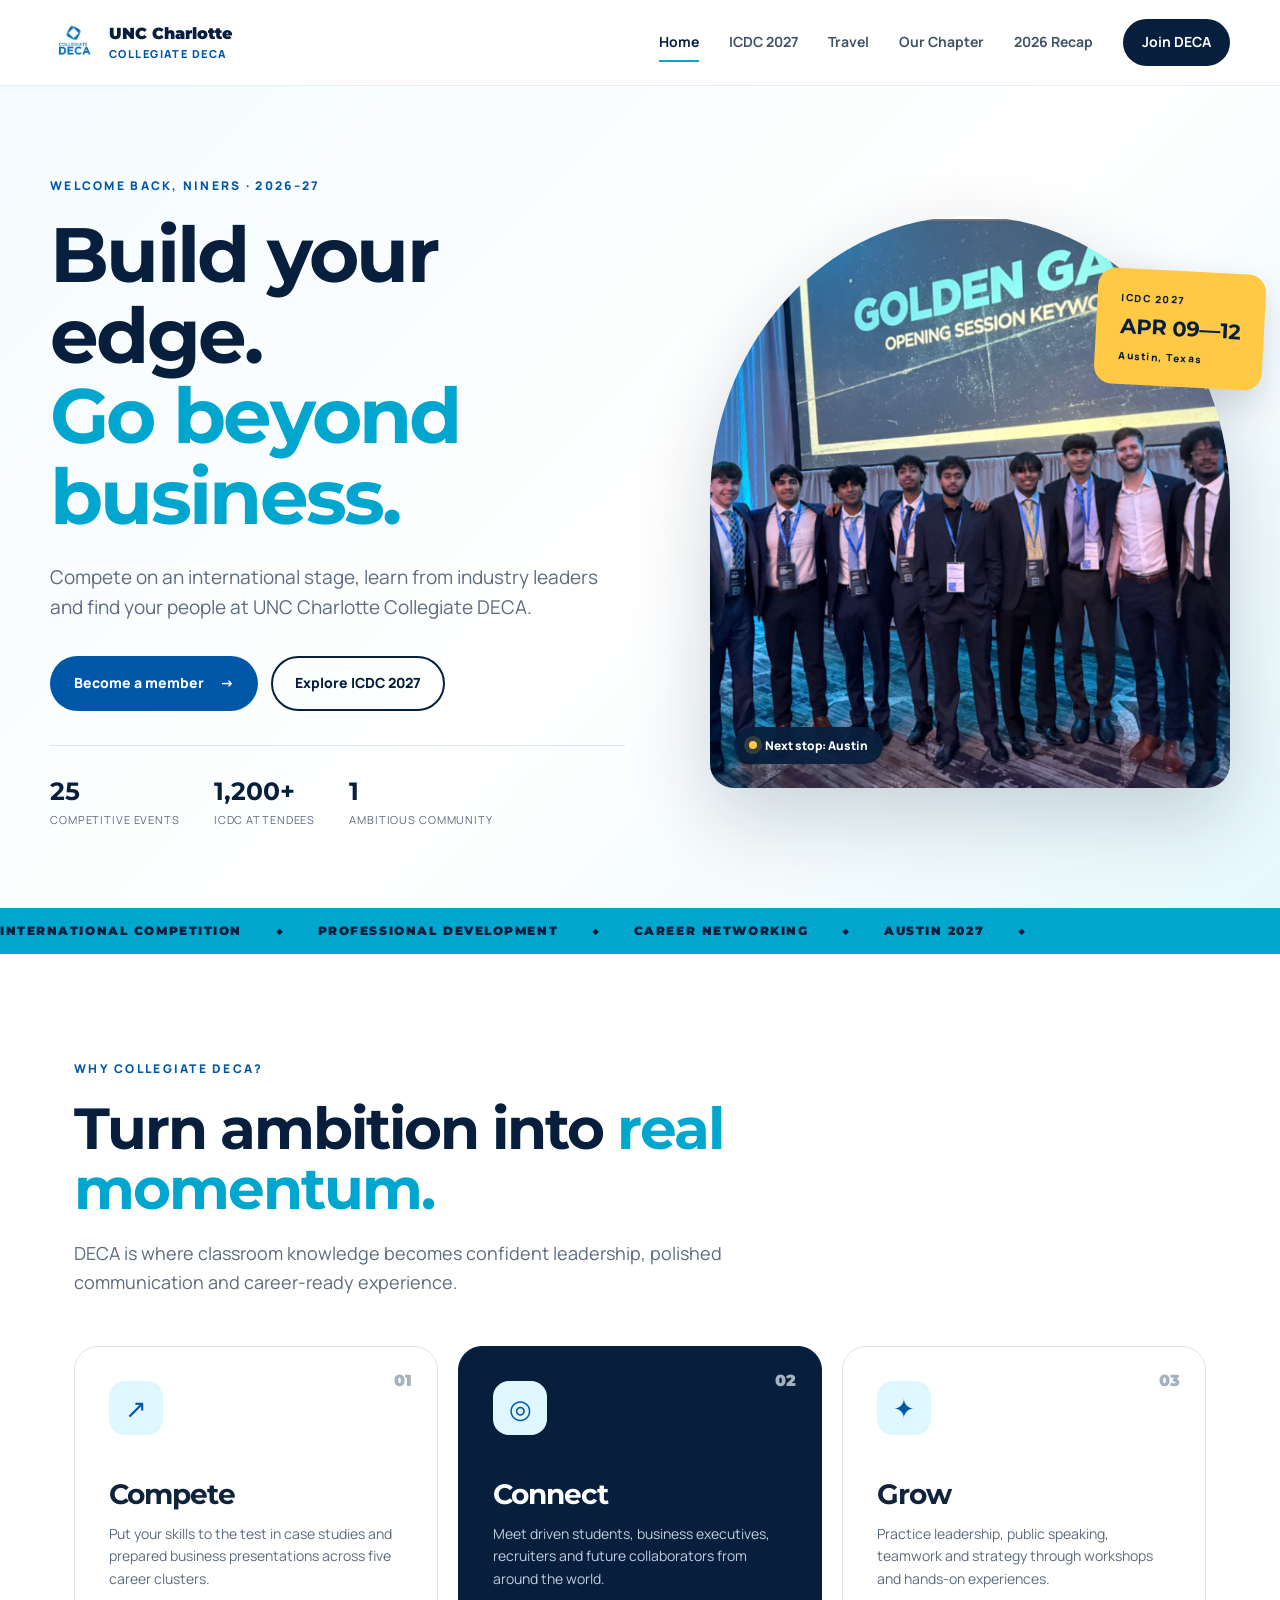
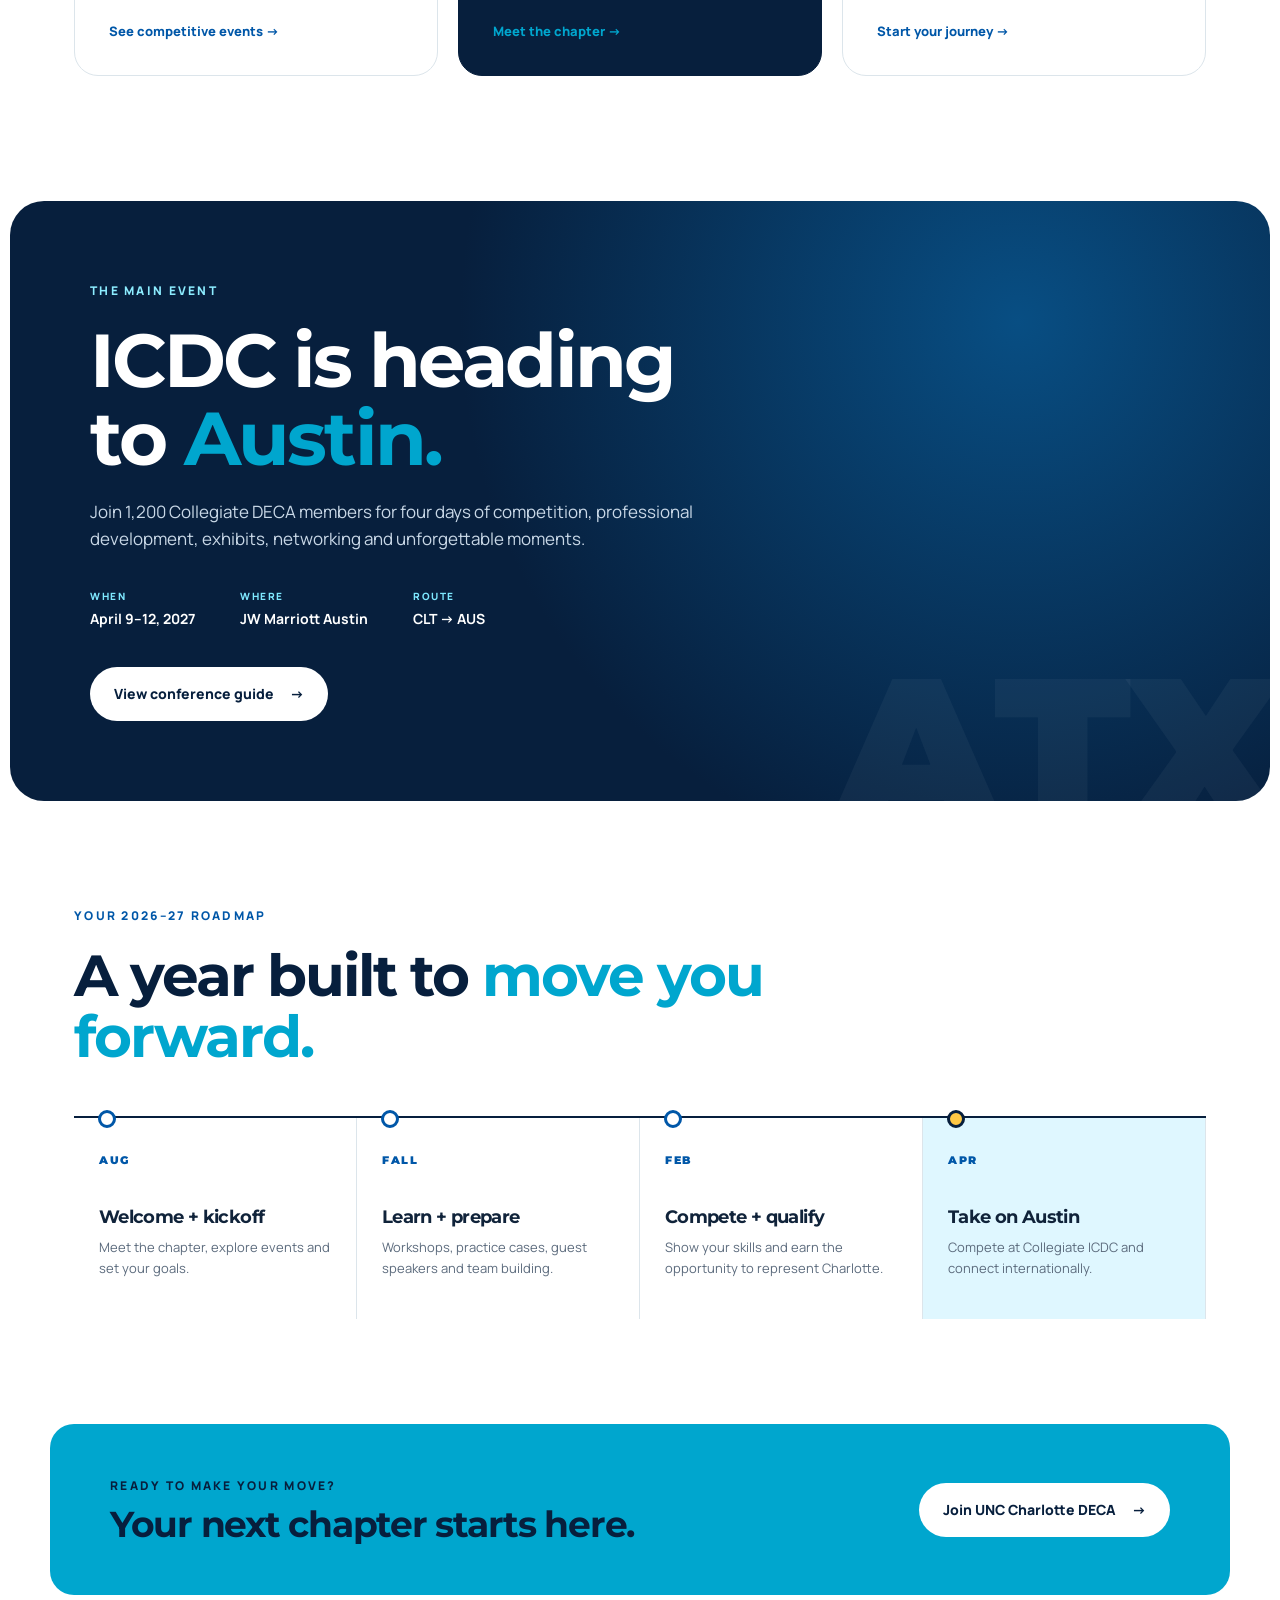
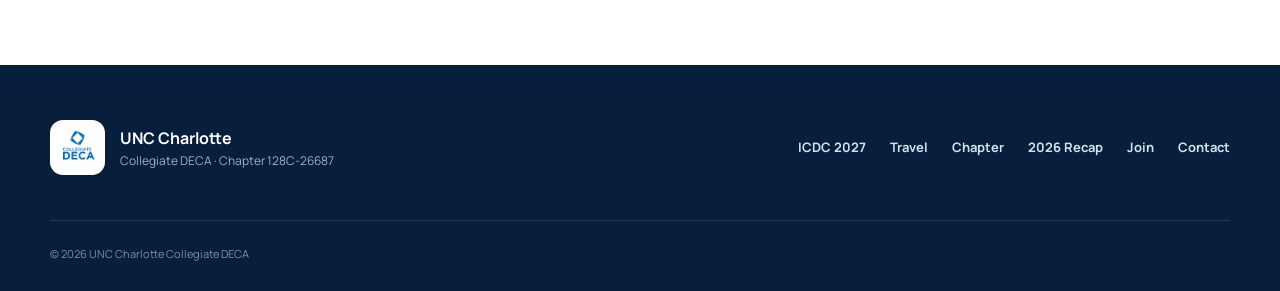
==== commit cd0ddacf: "Add Kentucky 2026 conference gallery" ====
--- a/index.html
+++ b/index.html
@@ -15,7 +15,7 @@
     <a class="brand" href="index.html"><img src="collegiatedeca.png" alt="Collegiate DECA"><span>UNC Charlotte<small>Collegiate DECA</small></span></a>
     <button class="menu-toggle" aria-expanded="false" aria-controls="site-nav"><span></span><span></span><span></span><span class="sr-only">Menu</span></button>
     <nav id="site-nav" class="site-nav" aria-label="Primary navigation">
-      <a class="active" href="index.html">Home</a><a href="conference.html">ICDC 2027</a><a href="travel.html">Travel</a><a href="chapter.html">Our Chapter</a><a class="nav-cta" href="join.html">Join DECA</a>
+      <a class="active" href="index.html">Home</a><a href="conference.html">ICDC 2027</a><a href="travel.html">Travel</a><a href="chapter.html">Our Chapter</a><a href="recap-2026.html">2026 Recap</a><a class="nav-cta" href="join.html">Join DECA</a>
     </nav>
   </header>
 
@@ -65,7 +65,7 @@
     <section class="cta-band"><div><p class="eyebrow light">Ready to make your move?</p><h2>Your next chapter starts here.</h2></div><a class="button button-light" href="join.html">Join UNC Charlotte DECA <span>→</span></a></section>
   </main>
 
-  <footer class="site-footer"><div class="footer-brand"><img src="collegiatedeca.png" alt=""><div><strong>UNC Charlotte</strong><span>Collegiate DECA · Chapter 128C-26687</span></div></div><div class="footer-links"><a href="conference.html">ICDC 2027</a><a href="travel.html">Travel</a><a href="chapter.html">Chapter</a><a href="join.html">Join</a><a href="mailto:pratiktanikella@gmail.com">Contact</a></div><p>© 2026 UNC Charlotte Collegiate DECA</p></footer>
+  <footer class="site-footer"><div class="footer-brand"><img src="collegiatedeca.png" alt=""><div><strong>UNC Charlotte</strong><span>Collegiate DECA · Chapter 128C-26687</span></div></div><div class="footer-links"><a href="conference.html">ICDC 2027</a><a href="travel.html">Travel</a><a href="chapter.html">Chapter</a><a href="recap-2026.html">2026 Recap</a><a href="join.html">Join</a><a href="mailto:pratiktanikella@gmail.com">Contact</a></div><p>© 2026 UNC Charlotte Collegiate DECA</p></footer>
   <script src="site.js"></script>
 </body>
 </html>
--- a/styles.css
+++ b/styles.css
@@ -13,3 +13,7 @@
 @media(max-width:850px){.site-header{height:72px}.menu-toggle{display:block}.site-nav{position:absolute;left:0;right:0;top:72px;background:#fff;padding:24px;flex-direction:column;align-items:stretch;gap:18px;border-bottom:1px solid var(--line);display:none}.site-nav.open{display:flex}.hero-grid{grid-template-columns:1fr;gap:50px}.home-hero{padding-top:60px}.hero-visual{max-width:560px}.floating-card{right:0}.feature-grid,.board-grid{grid-template-columns:1fr 1fr}.conference-banner{margin-left:16px;margin-right:16px;padding:55px 32px}.roadmap{grid-template-columns:1fr 1fr}.event-facts{flex-wrap:wrap}.site-footer{grid-template-columns:1fr}.quick-facts{margin:0;border-radius:0}.cta-band{margin-left:16px;margin-right:16px;padding:38px;flex-direction:column;align-items:flex-start}}
 @media(max-width:580px){.brand span{font-size:13px}.home-hero{padding-left:20px;padding-right:20px}.hero h1{font-size:46px}.hero-proof{gap:16px}.hero-proof strong{font-size:20px}.section{padding:75px 20px}.feature-grid,.content-grid,.board-grid,.form-grid{grid-template-columns:1fr}.feature-card.featured{transform:none}.quick-facts{grid-template-columns:1fr}.quick-facts div{border-right:0;border-bottom:1px solid var(--line)}.roadmap{grid-template-columns:1fr}.event-facts{gap:22px}.conference-banner h2{font-size:42px}.cta-band h2{font-size:29px}.field.full{grid-column:auto}}
 @media(prefers-reduced-motion:reduce){html{scroll-behavior:auto}.ticker div{animation:none}.reveal{opacity:1;transform:none;transition:none}}
+.recap-hero{height:min(730px,82vh);position:relative;display:flex;align-items:flex-end;overflow:hidden;background:var(--navy)}.recap-hero>img{position:absolute;inset:0;width:100%;height:100%;object-fit:cover;object-position:center 38%}.recap-overlay{position:absolute;inset:0;background:linear-gradient(90deg,rgba(7,31,61,.95) 0%,rgba(7,31,61,.64) 44%,rgba(7,31,61,.12) 75%),linear-gradient(0deg,rgba(7,31,61,.65),transparent 55%)}.recap-hero-copy{position:relative;z-index:2;color:#fff;max-width:var(--max);width:100%;margin:0 auto;padding:90px 24px}.recap-hero-copy h1{font-size:clamp(50px,7vw,88px);margin-bottom:20px}.recap-hero-copy h1 span{color:var(--gold)}.recap-hero-copy p:last-child{max-width:610px;color:#d6e2ec;font-size:18px}.recap-stamp{position:absolute;z-index:3;right:max(30px,calc((100vw - var(--max))/2));top:55px;width:130px;height:130px;border-radius:50%;background:var(--gold);color:var(--navy);display:grid;place-content:center;text-align:center;font-size:12px;letter-spacing:.16em;font-weight:900;transform:rotate(8deg);box-shadow:0 16px 40px rgba(0,0,0,.25)}.recap-stamp strong{font-family:Montserrat;font-size:27px;letter-spacing:0}.recap-intro{display:grid;grid-template-columns:1fr 1fr;gap:70px}.recap-summary>p{font-size:20px;color:var(--muted)}.recap-stats{display:flex;gap:38px;border-top:1px solid var(--line);padding-top:26px;margin-top:30px}.recap-stats div{display:flex;flex-direction:column}.recap-stats strong{font-family:Montserrat;font-size:30px;color:var(--blue)}.recap-stats span{font-size:11px;color:var(--muted);text-transform:uppercase}.gallery-section{max-width:var(--max);margin:0 auto;padding:10px 24px 110px}.photo-gallery{display:grid;grid-template-columns:repeat(3,1fr);grid-auto-rows:270px;gap:16px}.gallery-item{position:relative;border:0;padding:0;border-radius:19px;overflow:hidden;cursor:zoom-in;background:var(--navy);box-shadow:0 9px 26px rgba(7,31,61,.12)}.gallery-item img{width:100%;height:100%;object-fit:cover;transition:transform .4s,opacity .4s}.gallery-item:hover img{transform:scale(1.035);opacity:.8}.gallery-item span{position:absolute;left:15px;bottom:14px;background:rgba(7,31,61,.88);color:#fff;font-size:11px;font-weight:800;border-radius:99px;padding:7px 12px;transform:translateY(5px);opacity:0;transition:.25s}.gallery-item:hover span,.gallery-item:focus-visible span{opacity:1;transform:none}.gallery-wide{grid-column:span 2}.gallery-tall{grid-row:span 2}.lightbox{width:min(1000px,92vw);max-height:92vh;border:0;padding:0;background:#06172b;border-radius:18px;box-shadow:0 30px 100px rgba(0,0,0,.55);overflow:hidden}.lightbox::backdrop{background:rgba(2,12,25,.88);backdrop-filter:blur(5px)}.lightbox img{width:100%;max-height:80vh;object-fit:contain}.lightbox p{color:#fff;margin:0;padding:13px 20px;font-size:13px}.lightbox-close{position:absolute;right:12px;top:12px;border:0;width:40px;height:40px;border-radius:50%;background:rgba(255,255,255,.9);font-size:25px;color:var(--navy);cursor:pointer}
+@media(max-width:850px){.recap-intro{grid-template-columns:1fr;gap:0}.photo-gallery{grid-template-columns:repeat(2,1fr)}.recap-stamp{width:100px;height:100px;right:22px;top:30px}}
+@media(max-width:580px){.recap-hero{height:690px}.recap-hero-copy{padding:65px 20px}.recap-overlay{background:linear-gradient(0deg,rgba(7,31,61,.98) 0%,rgba(7,31,61,.56) 65%,rgba(7,31,61,.2))}.recap-stamp{display:none}.recap-stats{gap:20px}.photo-gallery{grid-template-columns:1fr;grid-auto-rows:310px}.gallery-wide{grid-column:span 1}.gallery-tall{grid-row:span 1}.gallery-item span{opacity:1;transform:none}.gallery-section{padding-left:16px;padding-right:16px}}
+.recap-hero-copy h1{color:#fff}
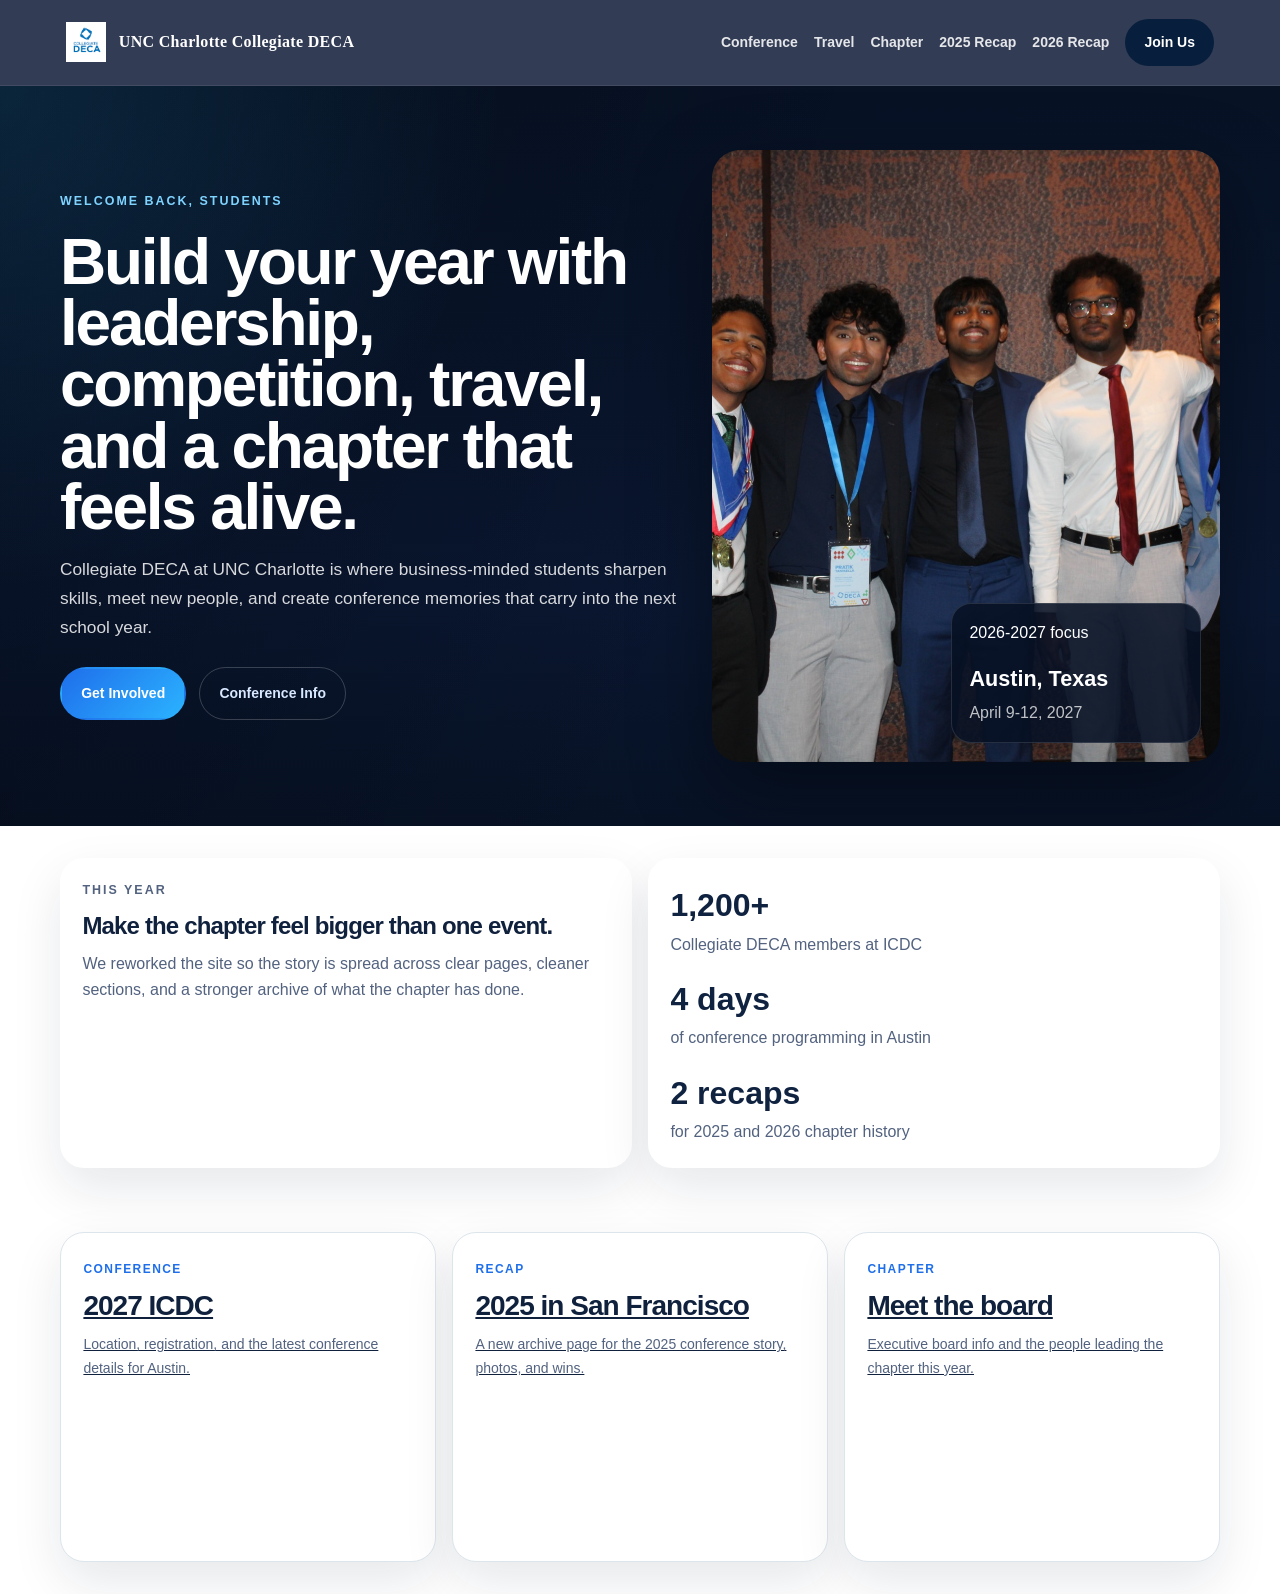
==== commit 9b6719e1: "Add 2025 recap and refresh homepage" ====
--- a/index.html
+++ b/index.html
@@ -1,71 +1,91 @@
 <!doctype html>
 <html lang="en">
-<head>
-  <meta charset="utf-8">
-  <meta name="viewport" content="width=device-width, initial-scale=1">
-  <meta name="description" content="UNC Charlotte Collegiate DECA helps students compete, lead and launch their careers.">
-  <title>UNC Charlotte Collegiate DECA</title>
-  <link rel="preconnect" href="https://fonts.googleapis.com">
-  <link rel="preconnect" href="https://fonts.gstatic.com" crossorigin>
-  <link href="https://fonts.googleapis.com/css2?family=Manrope:wght@400;500;600;700;800&family=Montserrat:wght@700;800;900&display=swap" rel="stylesheet">
-  <link rel="stylesheet" href="styles.css">
-</head>
-<body>
-  <header class="site-header">
-    <a class="brand" href="index.html"><img src="collegiatedeca.png" alt="Collegiate DECA"><span>UNC Charlotte<small>Collegiate DECA</small></span></a>
-    <button class="menu-toggle" aria-expanded="false" aria-controls="site-nav"><span></span><span></span><span></span><span class="sr-only">Menu</span></button>
-    <nav id="site-nav" class="site-nav" aria-label="Primary navigation">
-      <a class="active" href="index.html">Home</a><a href="conference.html">ICDC 2027</a><a href="travel.html">Travel</a><a href="chapter.html">Our Chapter</a><a href="recap-2026.html">2026 Recap</a><a class="nav-cta" href="join.html">Join DECA</a>
-    </nav>
-  </header>
+  <head>
+    <meta charset="utf-8" />
+    <meta name="viewport" content="width=device-width, initial-scale=1" />
+    <title>UNC Charlotte Collegiate DECA</title>
+    <link rel="icon" type="image/png" href="newfav.png" />
+    <link rel="stylesheet" href="styles.css" />
+    <script defer src="site.js"></script>
+  </head>
+  <body>
+    <header class="site-header">
+      <div class="site-shell nav-shell">
+        <a class="brand" href="index.html">
+          <img src="collegiatedeca.png" alt="Collegiate DECA" />
+          <span>UNC Charlotte Collegiate DECA</span>
+        </a>
+        <nav class="site-nav">
+          <a href="conference.html">Conference</a>
+          <a href="travel.html">Travel</a>
+          <a href="chapter.html">Chapter</a>
+          <a href="recap-2025.html">2025 Recap</a>
+          <a href="recap-2026.html">2026 Recap</a>
+          <a class="nav-cta" href="join.html">Join Us</a>
+        </nav>
+      </div>
+    </header>
 
-  <main>
-    <section class="hero home-hero">
-      <div class="hero-grid">
-        <div class="hero-copy reveal">
-          <p class="eyebrow">Welcome back, Niners · 2026–27</p>
-          <h1>Build your edge.<br><span>Go beyond business.</span></h1>
-          <p class="hero-lede">Compete on an international stage, learn from industry leaders and find your people at UNC Charlotte Collegiate DECA.</p>
-          <div class="button-row"><a class="button button-primary" href="join.html">Become a member <span>→</span></a><a class="button button-ghost" href="conference.html">Explore ICDC 2027</a></div>
-          <div class="hero-proof"><div><strong>25</strong><span>Competitive events</span></div><div><strong>1,200+</strong><span>ICDC attendees</span></div><div><strong>1</strong><span>Ambitious community</span></div></div>
+    <main>
+      <section class="hero hero-home">
+        <div class="hero-backdrop"></div>
+        <div class="site-shell hero-grid">
+          <div class="hero-copy">
+            <p class="eyebrow">Welcome back, students</p>
+            <h1>Build your year with leadership, competition, travel, and a chapter that feels alive.</h1>
+            <p class="lead">
+              Collegiate DECA at UNC Charlotte is where business-minded students sharpen skills, meet new people, and
+              create conference memories that carry into the next school year.
+            </p>
+            <div class="hero-actions">
+              <a class="button button-primary" href="join.html">Get Involved</a>
+              <a class="button button-secondary" href="conference.html">Conference Info</a>
+            </div>
+          </div>
+          <div class="hero-visual">
+            <img src="assets/2025-hero-photo.png" alt="Collegiate DECA members dressed up at conference" />
+            <div class="hero-card">
+              <p>2026-2027 focus</p>
+              <strong>Austin, Texas</strong>
+              <span>April 9-12, 2027</span>
+            </div>
+          </div>
         </div>
-        <div class="hero-visual reveal">
-          <div class="photo-frame"><img src="deca_grouppic.png" alt="UNC Charlotte Collegiate DECA members"><div class="photo-label"><span class="pulse"></span> Next stop: Austin</div></div>
-          <div class="floating-card"><span>ICDC 2027</span><strong>APR 09—12</strong><small>Austin, Texas</small></div>
-        </div>
-      </div>
-    </section>
+      </section>
 
-    <section class="ticker" aria-label="Conference details"><div>INTERNATIONAL COMPETITION <b>◆</b> PROFESSIONAL DEVELOPMENT <b>◆</b> CAREER NETWORKING <b>◆</b> AUSTIN 2027 <b>◆</b></div></section>
+      <section class="site-shell section-grid intro-grid">
+        <article class="panel spotlight">
+          <p class="section-label">This year</p>
+          <h2>Make the chapter feel bigger than one event.</h2>
+          <p>
+            We reworked the site so the story is spread across clear pages, cleaner sections, and a stronger archive of
+            what the chapter has done.
+          </p>
+        </article>
+        <article class="panel stats-panel">
+          <div><strong>1,200+</strong><span>Collegiate DECA members at ICDC</span></div>
+          <div><strong>4 days</strong><span>of conference programming in Austin</span></div>
+          <div><strong>2 recaps</strong><span>for 2025 and 2026 chapter history</span></div>
+        </article>
+      </section>
 
-    <section class="section intro-section">
-      <div class="section-heading reveal"><p class="eyebrow">Why Collegiate DECA?</p><h2>Turn ambition into <span>real momentum.</span></h2><p>DECA is where classroom knowledge becomes confident leadership, polished communication and career-ready experience.</p></div>
-      <div class="feature-grid">
-        <article class="feature-card reveal"><span class="feature-number">01</span><div class="feature-icon">↗</div><h3>Compete</h3><p>Put your skills to the test in case studies and prepared business presentations across five career clusters.</p><a href="conference.html#competition">See competitive events →</a></article>
-        <article class="feature-card featured reveal"><span class="feature-number">02</span><div class="feature-icon">◎</div><h3>Connect</h3><p>Meet driven students, business executives, recruiters and future collaborators from around the world.</p><a href="chapter.html">Meet the chapter →</a></article>
-        <article class="feature-card reveal"><span class="feature-number">03</span><div class="feature-icon">✦</div><h3>Grow</h3><p>Practice leadership, public speaking, teamwork and strategy through workshops and hands-on experiences.</p><a href="join.html">Start your journey →</a></article>
-      </div>
-    </section>
-
-    <section class="conference-banner section-dark">
-      <div class="banner-content reveal"><p class="eyebrow light">The main event</p><h2>ICDC is heading<br>to <span>Austin.</span></h2><p>Join 1,200 Collegiate DECA members for four days of competition, professional development, exhibits, networking and unforgettable moments.</p><div class="event-facts"><div><small>WHEN</small><strong>April 9–12, 2027</strong></div><div><small>WHERE</small><strong>JW Marriott Austin</strong></div><div><small>ROUTE</small><strong>CLT → AUS</strong></div></div><a class="button button-light" href="conference.html">View conference guide <span>→</span></a></div>
-      <div class="texas-mark" aria-hidden="true">ATX</div>
-    </section>
-
-    <section class="section year-section">
-      <div class="section-heading reveal"><p class="eyebrow">Your 2026–27 roadmap</p><h2>A year built to <span>move you forward.</span></h2></div>
-      <div class="roadmap reveal">
-        <div class="roadmap-item"><span>AUG</span><div><h3>Welcome + kickoff</h3><p>Meet the chapter, explore events and set your goals.</p></div></div>
-        <div class="roadmap-item"><span>FALL</span><div><h3>Learn + prepare</h3><p>Workshops, practice cases, guest speakers and team building.</p></div></div>
-        <div class="roadmap-item"><span>FEB</span><div><h3>Compete + qualify</h3><p>Show your skills and earn the opportunity to represent Charlotte.</p></div></div>
-        <div class="roadmap-item accent"><span>APR</span><div><h3>Take on Austin</h3><p>Compete at Collegiate ICDC and connect internationally.</p></div></div>
-      </div>
-    </section>
-
-    <section class="cta-band"><div><p class="eyebrow light">Ready to make your move?</p><h2>Your next chapter starts here.</h2></div><a class="button button-light" href="join.html">Join UNC Charlotte DECA <span>→</span></a></section>
-  </main>
-
-  <footer class="site-footer"><div class="footer-brand"><img src="collegiatedeca.png" alt=""><div><strong>UNC Charlotte</strong><span>Collegiate DECA · Chapter 128C-26687</span></div></div><div class="footer-links"><a href="conference.html">ICDC 2027</a><a href="travel.html">Travel</a><a href="chapter.html">Chapter</a><a href="recap-2026.html">2026 Recap</a><a href="join.html">Join</a><a href="mailto:pratiktanikella@gmail.com">Contact</a></div><p>© 2026 UNC Charlotte Collegiate DECA</p></footer>
-  <script src="site.js"></script>
-</body>
+      <section class="site-shell feature-grid">
+        <a class="feature-card" href="conference.html">
+          <span class="feature-tag">Conference</span>
+          <h3>2027 ICDC</h3>
+          <p>Location, registration, and the latest conference details for Austin.</p>
+        </a>
+        <a class="feature-card" href="recap-2025.html">
+          <span class="feature-tag">Recap</span>
+          <h3>2025 in San Francisco</h3>
+          <p>A new archive page for the 2025 conference story, photos, and wins.</p>
+        </a>
+        <a class="feature-card" href="chapter.html">
+          <span class="feature-tag">Chapter</span>
+          <h3>Meet the board</h3>
+          <p>Executive board info and the people leading the chapter this year.</p>
+        </a>
+      </section>
+    </main>
+  </body>
 </html>
--- a/styles.css
+++ b/styles.css
@@ -17,3 +17,326 @@
 @media(max-width:850px){.recap-intro{grid-template-columns:1fr;gap:0}.photo-gallery{grid-template-columns:repeat(2,1fr)}.recap-stamp{width:100px;height:100px;right:22px;top:30px}}
 @media(max-width:580px){.recap-hero{height:690px}.recap-hero-copy{padding:65px 20px}.recap-overlay{background:linear-gradient(0deg,rgba(7,31,61,.98) 0%,rgba(7,31,61,.56) 65%,rgba(7,31,61,.2))}.recap-stamp{display:none}.recap-stats{gap:20px}.photo-gallery{grid-template-columns:1fr;grid-auto-rows:310px}.gallery-wide{grid-column:span 1}.gallery-tall{grid-row:span 1}.gallery-item span{opacity:1;transform:none}.gallery-section{padding-left:16px;padding-right:16px}}
 .recap-hero-copy h1{color:#fff}
+/* New homepage and recap layout */
+.site-shell {
+  width: min(1160px, calc(100% - 2rem));
+  margin: 0 auto;
+}
+
+.site-header {
+  position: sticky;
+  top: 0;
+  z-index: 20;
+  backdrop-filter: blur(14px);
+  background: rgba(6, 18, 48, 0.82);
+  border-bottom: 1px solid rgba(255, 255, 255, 0.08);
+}
+
+.nav-shell {
+  display: flex;
+  align-items: center;
+  justify-content: space-between;
+  gap: 1rem;
+  padding: 1rem 0;
+}
+
+.brand {
+  display: inline-flex;
+  align-items: center;
+  gap: 0.8rem;
+  color: #fff;
+  font-weight: 800;
+  letter-spacing: 0.02em;
+}
+
+.brand img {
+  width: 2.5rem;
+  height: 2.5rem;
+  object-fit: contain;
+}
+
+.site-nav {
+  display: flex;
+  align-items: center;
+  flex-wrap: wrap;
+  gap: 0.5rem 1rem;
+  justify-content: flex-end;
+}
+
+.site-nav a {
+  color: rgba(255, 255, 255, 0.88);
+  font-weight: 600;
+}
+
+.nav-cta,
+.button-primary {
+  background: linear-gradient(135deg, #1f6feb, #2bb3ff);
+  color: #fff !important;
+  border-radius: 999px;
+  padding: 0.85rem 1.2rem;
+}
+
+.button-secondary {
+  color: #d8e8ff;
+  border: 1px solid rgba(255, 255, 255, 0.2);
+  border-radius: 999px;
+  padding: 0.85rem 1.2rem;
+}
+
+.hero,
+.recap-hero {
+  position: relative;
+  overflow: hidden;
+  padding: 4rem 0;
+  background:
+    radial-gradient(circle at top left, rgba(43, 179, 255, 0.2), transparent 34%),
+    linear-gradient(180deg, #071225, #0a1731 70%, #071225);
+  color: #fff;
+}
+
+.hero-backdrop {
+  position: absolute;
+  inset: 0;
+  background: linear-gradient(110deg, rgba(0, 0, 0, 0.28), transparent 60%);
+  pointer-events: none;
+}
+
+.hero-grid,
+.recap-hero-grid {
+  position: relative;
+  display: grid;
+  grid-template-columns: 1.1fr 0.9fr;
+  gap: 2rem;
+  align-items: center;
+}
+
+.eyebrow,
+.section-label {
+  text-transform: uppercase;
+  letter-spacing: 0.16em;
+  color: #7fd3ff;
+  font-weight: 700;
+  font-size: 0.78rem;
+}
+
+.hero-copy h1,
+.recap-hero-copy h1 {
+  font-size: clamp(2.3rem, 5vw, 4.8rem);
+  line-height: 0.96;
+  margin: 0.35rem 0 1rem;
+  color: #fff;
+}
+
+.lead {
+  font-size: 1.08rem;
+  line-height: 1.7;
+  color: rgba(255, 255, 255, 0.84);
+  max-width: 40rem;
+}
+
+.hero-actions {
+  display: flex;
+  gap: 0.8rem;
+  flex-wrap: wrap;
+  margin-top: 1.5rem;
+}
+
+.hero-visual,
+.recap-hero-aside {
+  position: relative;
+}
+
+.hero-visual img,
+.recap-hero-aside img {
+  width: 100%;
+  height: min(68vh, 640px);
+  object-fit: cover;
+  border-radius: 28px;
+  box-shadow: 0 30px 80px rgba(0, 0, 0, 0.4);
+}
+
+.hero-card {
+  position: absolute;
+  right: 1.2rem;
+  bottom: 1.2rem;
+  background: rgba(7, 18, 37, 0.88);
+  color: #fff;
+  padding: 1rem 1.1rem;
+  border-radius: 20px;
+  width: min(250px, calc(100% - 2.4rem));
+  border: 1px solid rgba(255, 255, 255, 0.12);
+}
+
+.hero-card p,
+.hero-card span,
+.hero-card strong {
+  display: block;
+}
+
+.hero-card strong {
+  font-size: 1.35rem;
+  margin: 0.25rem 0;
+}
+
+.hero-card span {
+  color: rgba(255, 255, 255, 0.74);
+}
+
+.hero-card-dark {
+  background: rgba(7, 18, 37, 0.92);
+}
+
+.intro-grid,
+.recap-metrics,
+.feature-grid,
+.recap-story,
+.recap-gallery-section {
+  padding-top: 2rem;
+  padding-bottom: 2rem;
+}
+
+.section-grid,
+.feature-grid,
+.recap-metrics,
+.recap-gallery {
+  display: grid;
+  gap: 1rem;
+}
+
+.section-grid,
+.intro-grid {
+  grid-template-columns: repeat(2, minmax(0, 1fr));
+}
+
+.feature-grid {
+  grid-template-columns: repeat(3, minmax(0, 1fr));
+}
+
+.panel,
+.feature-card,
+.metric-card,
+.story-item,
+.gallery-card {
+  border-radius: 24px;
+  background: #fff;
+  color: #10213d;
+  box-shadow: 0 20px 50px rgba(13, 28, 61, 0.1);
+}
+
+.panel,
+.feature-card,
+.metric-card,
+.story-item {
+  padding: 1.4rem;
+}
+
+.feature-card {
+  display: block;
+  transition: transform 180ms ease, box-shadow 180ms ease;
+}
+
+.feature-card:hover {
+  transform: translateY(-4px);
+  box-shadow: 0 24px 60px rgba(13, 28, 61, 0.14);
+}
+
+.feature-tag {
+  display: inline-block;
+  font-size: 0.75rem;
+  font-weight: 800;
+  letter-spacing: 0.12em;
+  text-transform: uppercase;
+  color: #1f6feb;
+  margin-bottom: 0.75rem;
+}
+
+.stats-panel {
+  display: grid;
+  gap: 1rem;
+}
+
+.stats-panel strong,
+.metric-card strong {
+  display: block;
+  font-size: 2rem;
+  color: #0f2240;
+}
+
+.stats-panel span,
+.metric-card span,
+.story-item p,
+.feature-card p,
+.panel p {
+  color: #52627f;
+  line-height: 1.65;
+}
+
+.recap-hero-2025 {
+  padding-bottom: 2.5rem;
+}
+
+.recap-gallery {
+  grid-template-columns: 1.5fr 1fr 1fr;
+}
+
+.gallery-card {
+  overflow: hidden;
+}
+
+.gallery-card img {
+  display: block;
+  width: 100%;
+  height: 100%;
+  min-height: 280px;
+  object-fit: cover;
+}
+
+.gallery-card-wide img {
+  min-height: 380px;
+}
+
+.gallery-card figcaption {
+  padding: 1rem 1.1rem 1.15rem;
+  color: #52627f;
+}
+
+.story-list {
+  display: grid;
+  gap: 0.9rem;
+}
+
+.section-heading h2,
+.recap-story h2,
+.spotlight h2 {
+  margin-top: 0.35rem;
+  margin-bottom: 0.75rem;
+}
+
+.ticker,
+.marquee,
+.scrolling-words {
+  display: none !important;
+}
+
+@media (max-width: 960px) {
+  .nav-shell,
+  .site-nav {
+    flex-direction: column;
+    align-items: flex-start;
+  }
+
+  .hero-grid,
+  .recap-hero-grid,
+  .section-grid,
+  .intro-grid,
+  .feature-grid,
+  .recap-gallery {
+    grid-template-columns: 1fr;
+  }
+
+  .hero-visual img,
+  .recap-hero-aside img {
+    height: auto;
+    aspect-ratio: 4 / 3;
+  }
+}
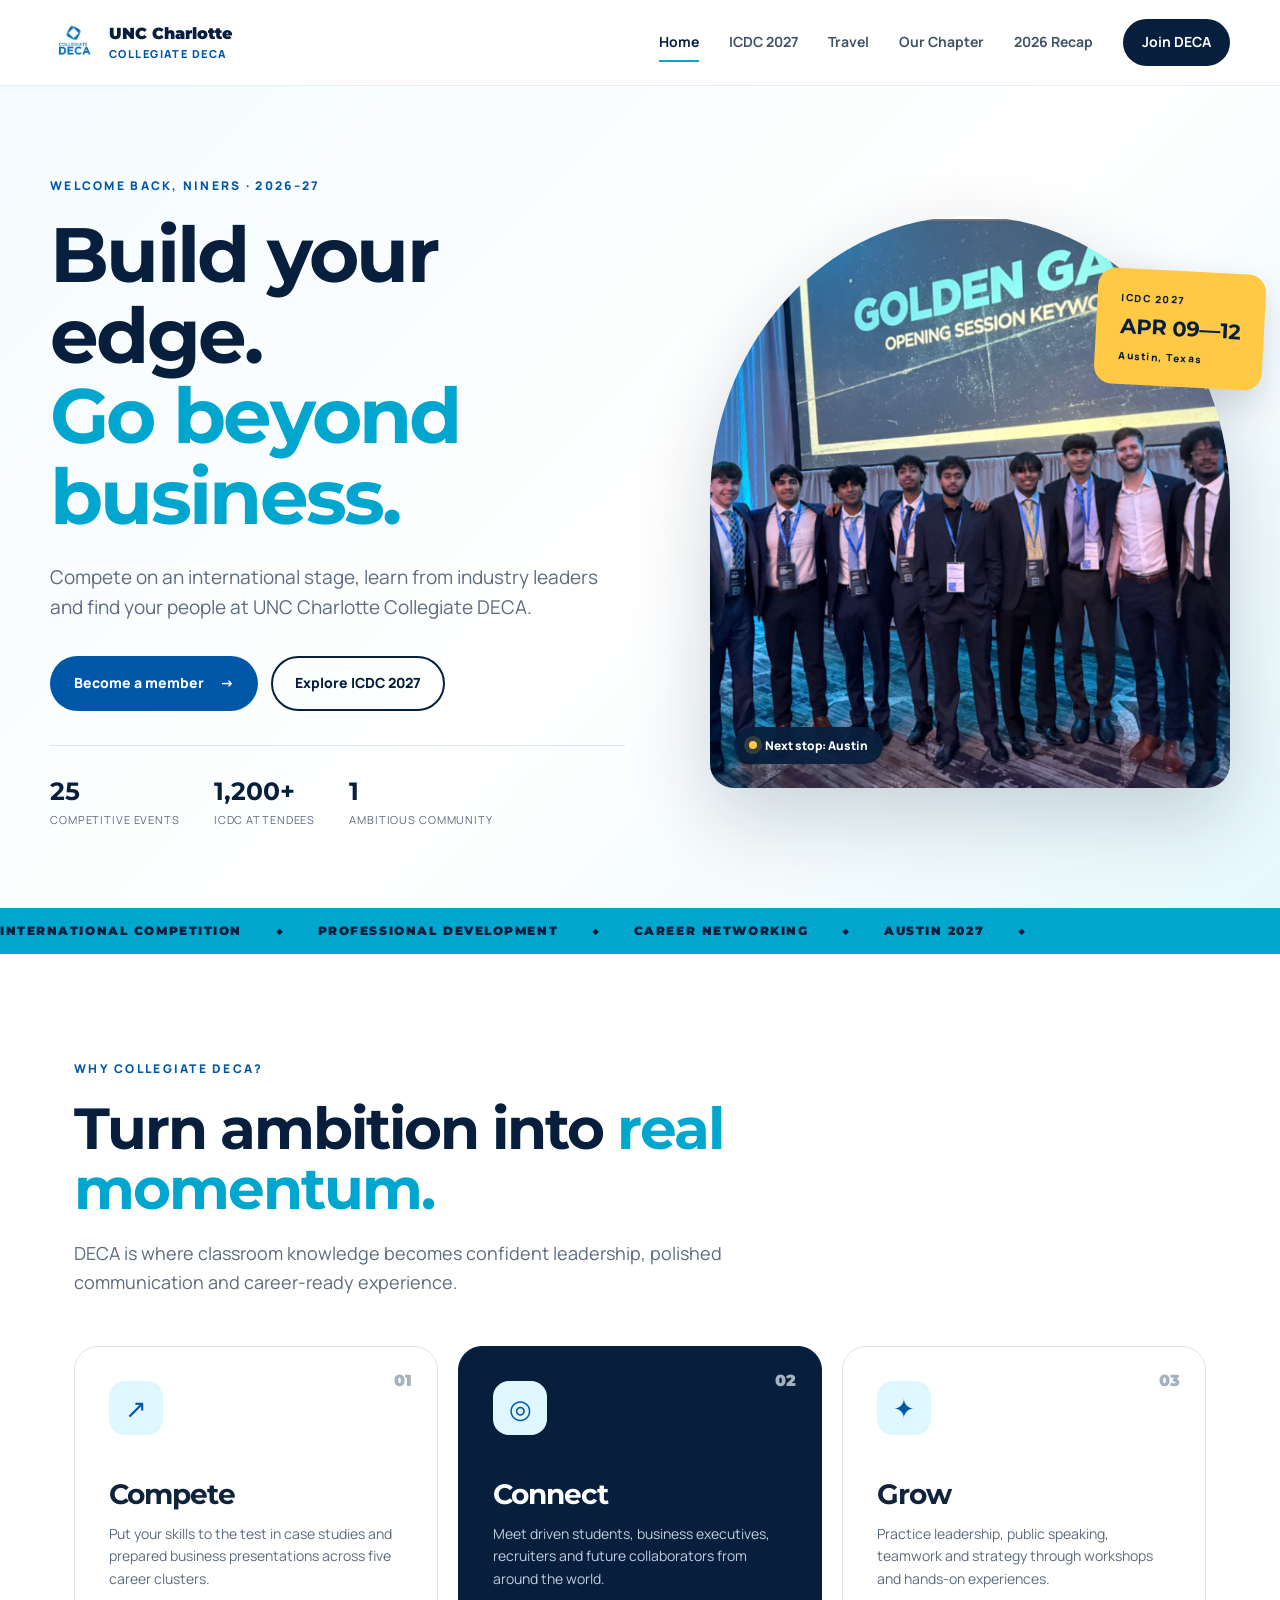
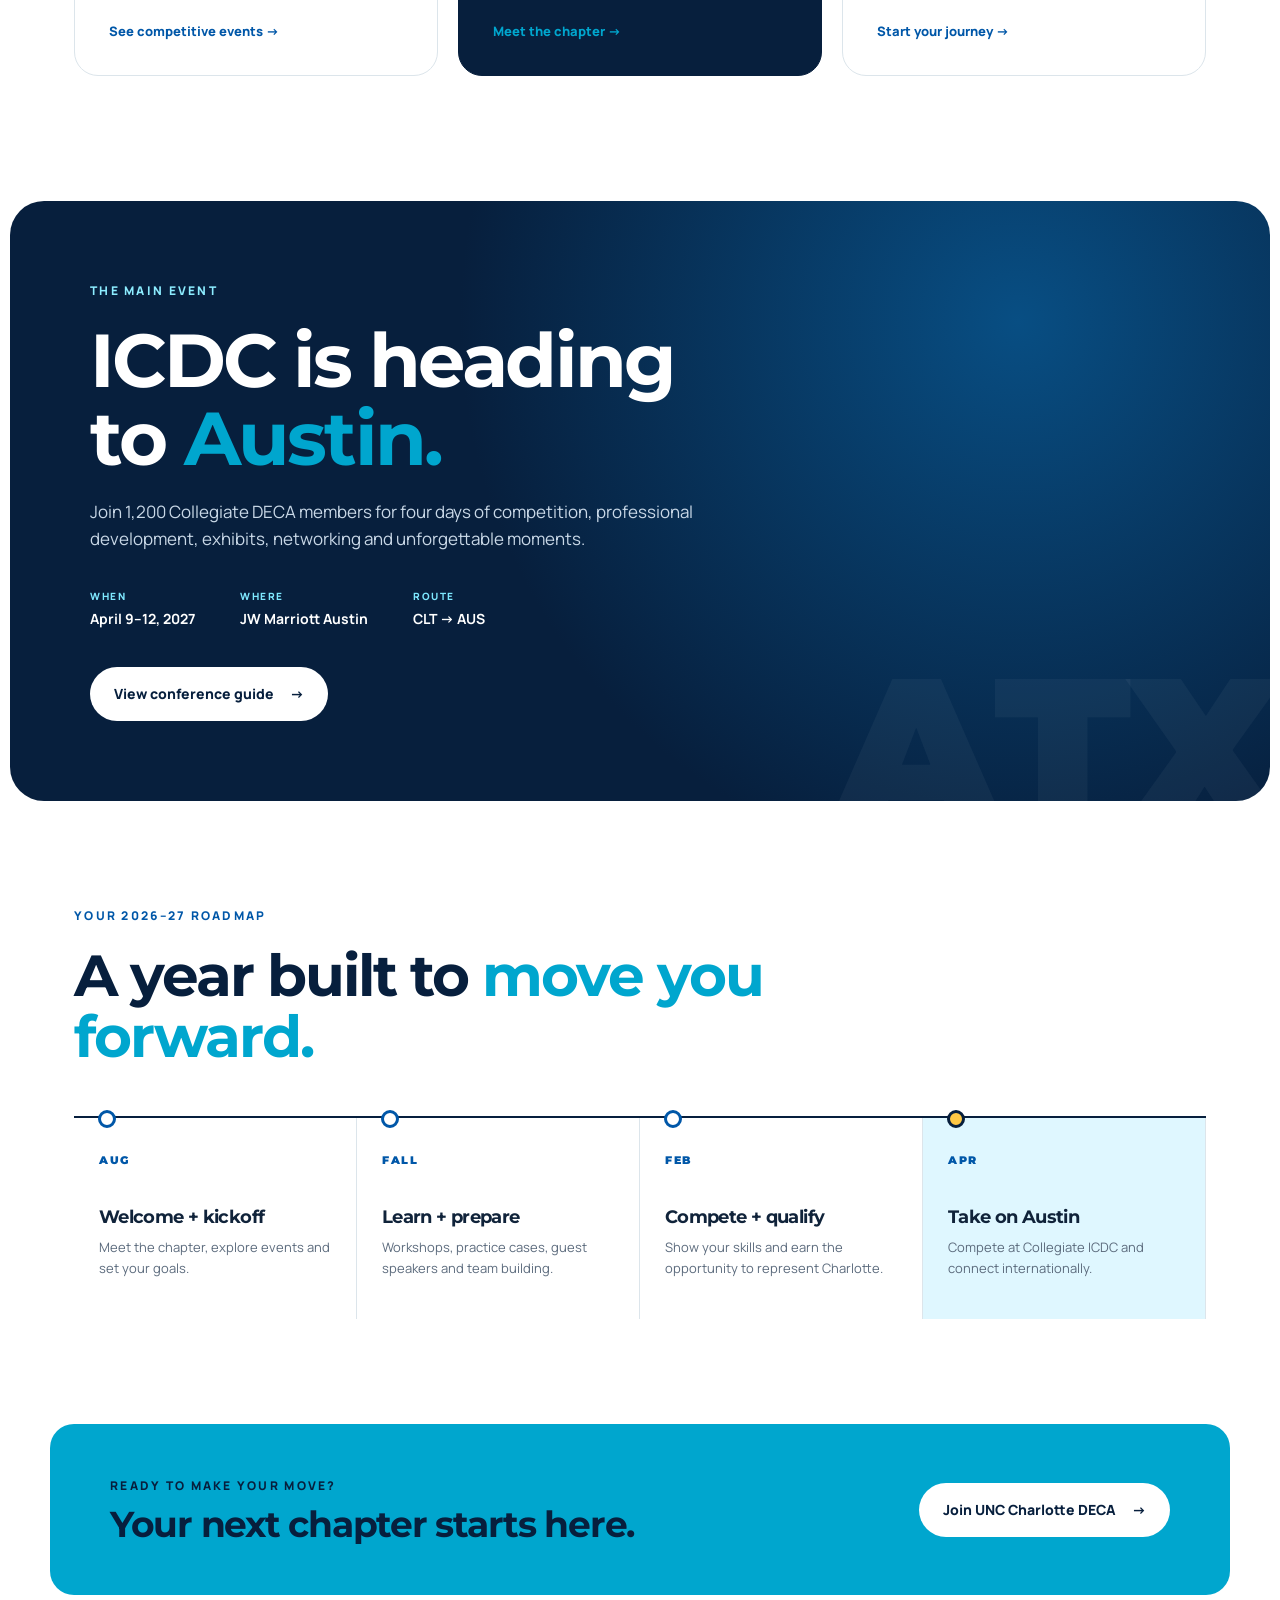
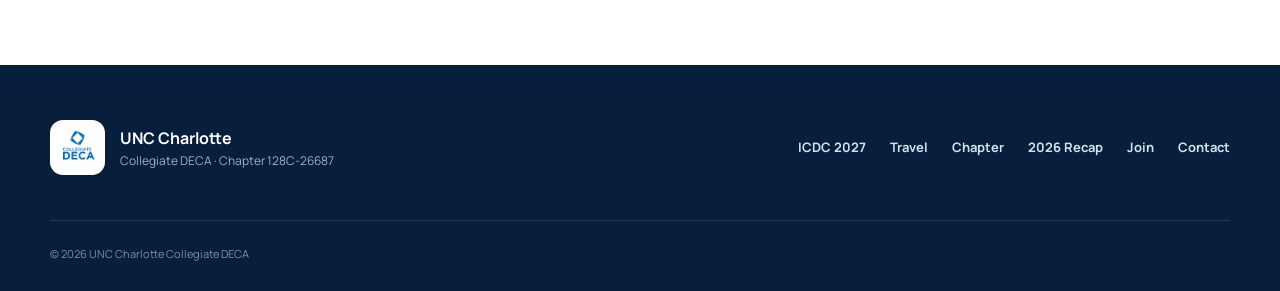
==== commit c3082695: "Revert "Add 2025 recap and refresh homepage" This reverts commit 9b6719e16b4d0977b4fefa531105ab6c1ad" ====
--- a/index.html
+++ b/index.html
@@ -1,91 +1,72 @@
 <!doctype html>
 <html lang="en">
-  <head>
-    <meta charset="utf-8" />
-    <meta name="viewport" content="width=device-width, initial-scale=1" />
-    <title>UNC Charlotte Collegiate DECA</title>
-    <link rel="icon" type="image/png" href="newfav.png" />
-    <link rel="stylesheet" href="styles.css" />
-    <script defer src="site.js"></script>
-  </head>
-  <body>
-    <header class="site-header">
-      <div class="site-shell nav-shell">
-        <a class="brand" href="index.html">
-          <img src="collegiatedeca.png" alt="Collegiate DECA" />
-          <span>UNC Charlotte Collegiate DECA</span>
-        </a>
-        <nav class="site-nav">
-          <a href="conference.html">Conference</a>
-          <a href="travel.html">Travel</a>
-          <a href="chapter.html">Chapter</a>
-          <a href="recap-2025.html">2025 Recap</a>
-          <a href="recap-2026.html">2026 Recap</a>
-          <a class="nav-cta" href="join.html">Join Us</a>
-        </nav>
+<head>
+  <meta charset="utf-8">
+  <meta name="viewport" content="width=device-width, initial-scale=1">
+  <meta name="description" content="UNC Charlotte Collegiate DECA helps students compete, lead and launch their careers.">
+  <link rel="icon" type="image/png" href="newfav.png">
+  <title>UNC Charlotte Collegiate DECA</title>
+  <link rel="preconnect" href="https://fonts.googleapis.com">
+  <link rel="preconnect" href="https://fonts.gstatic.com" crossorigin>
+  <link href="https://fonts.googleapis.com/css2?family=Manrope:wght@400;500;600;700;800&family=Montserrat:wght@700;800;900&display=swap" rel="stylesheet">
+  <link rel="stylesheet" href="styles.css">
+</head>
+<body>
+  <header class="site-header">
+    <a class="brand" href="index.html"><img src="collegiatedeca.png" alt="Collegiate DECA"><span>UNC Charlotte<small>Collegiate DECA</small></span></a>
+    <button class="menu-toggle" aria-expanded="false" aria-controls="site-nav"><span></span><span></span><span></span><span class="sr-only">Menu</span></button>
+    <nav id="site-nav" class="site-nav" aria-label="Primary navigation">
+      <a class="active" href="index.html">Home</a><a href="conference.html">ICDC 2027</a><a href="travel.html">Travel</a><a href="chapter.html">Our Chapter</a><a href="recap-2026.html">2026 Recap</a><a class="nav-cta" href="join.html">Join DECA</a>
+    </nav>
+  </header>
+
+  <main>
+    <section class="hero home-hero">
+      <div class="hero-grid">
+        <div class="hero-copy reveal">
+          <p class="eyebrow">Welcome back, Niners · 2026–27</p>
+          <h1>Build your edge.<br><span>Go beyond business.</span></h1>
+          <p class="hero-lede">Compete on an international stage, learn from industry leaders and find your people at UNC Charlotte Collegiate DECA.</p>
+          <div class="button-row"><a class="button button-primary" href="join.html">Become a member <span>→</span></a><a class="button button-ghost" href="conference.html">Explore ICDC 2027</a></div>
+          <div class="hero-proof"><div><strong>25</strong><span>Competitive events</span></div><div><strong>1,200+</strong><span>ICDC attendees</span></div><div><strong>1</strong><span>Ambitious community</span></div></div>
+        </div>
+        <div class="hero-visual reveal">
+          <div class="photo-frame"><img src="deca_grouppic.png" alt="UNC Charlotte Collegiate DECA members"><div class="photo-label"><span class="pulse"></span> Next stop: Austin</div></div>
+          <div class="floating-card"><span>ICDC 2027</span><strong>APR 09—12</strong><small>Austin, Texas</small></div>
+        </div>
       </div>
-    </header>
+    </section>
 
-    <main>
-      <section class="hero hero-home">
-        <div class="hero-backdrop"></div>
-        <div class="site-shell hero-grid">
-          <div class="hero-copy">
-            <p class="eyebrow">Welcome back, students</p>
-            <h1>Build your year with leadership, competition, travel, and a chapter that feels alive.</h1>
-            <p class="lead">
-              Collegiate DECA at UNC Charlotte is where business-minded students sharpen skills, meet new people, and
-              create conference memories that carry into the next school year.
-            </p>
-            <div class="hero-actions">
-              <a class="button button-primary" href="join.html">Get Involved</a>
-              <a class="button button-secondary" href="conference.html">Conference Info</a>
-            </div>
-          </div>
-          <div class="hero-visual">
-            <img src="assets/2025-hero-photo.png" alt="Collegiate DECA members dressed up at conference" />
-            <div class="hero-card">
-              <p>2026-2027 focus</p>
-              <strong>Austin, Texas</strong>
-              <span>April 9-12, 2027</span>
-            </div>
-          </div>
-        </div>
-      </section>
+    <section class="ticker" aria-label="Conference details"><div>INTERNATIONAL COMPETITION <b>◆</b> PROFESSIONAL DEVELOPMENT <b>◆</b> CAREER NETWORKING <b>◆</b> AUSTIN 2027 <b>◆</b></div></section>
 
-      <section class="site-shell section-grid intro-grid">
-        <article class="panel spotlight">
-          <p class="section-label">This year</p>
-          <h2>Make the chapter feel bigger than one event.</h2>
-          <p>
-            We reworked the site so the story is spread across clear pages, cleaner sections, and a stronger archive of
-            what the chapter has done.
-          </p>
-        </article>
-        <article class="panel stats-panel">
-          <div><strong>1,200+</strong><span>Collegiate DECA members at ICDC</span></div>
-          <div><strong>4 days</strong><span>of conference programming in Austin</span></div>
-          <div><strong>2 recaps</strong><span>for 2025 and 2026 chapter history</span></div>
-        </article>
-      </section>
+    <section class="section intro-section">
+      <div class="section-heading reveal"><p class="eyebrow">Why Collegiate DECA?</p><h2>Turn ambition into <span>real momentum.</span></h2><p>DECA is where classroom knowledge becomes confident leadership, polished communication and career-ready experience.</p></div>
+      <div class="feature-grid">
+        <article class="feature-card reveal"><span class="feature-number">01</span><div class="feature-icon">↗</div><h3>Compete</h3><p>Put your skills to the test in case studies and prepared business presentations across five career clusters.</p><a href="conference.html#competition">See competitive events →</a></article>
+        <article class="feature-card featured reveal"><span class="feature-number">02</span><div class="feature-icon">◎</div><h3>Connect</h3><p>Meet driven students, business executives, recruiters and future collaborators from around the world.</p><a href="chapter.html">Meet the chapter →</a></article>
+        <article class="feature-card reveal"><span class="feature-number">03</span><div class="feature-icon">✦</div><h3>Grow</h3><p>Practice leadership, public speaking, teamwork and strategy through workshops and hands-on experiences.</p><a href="join.html">Start your journey →</a></article>
+      </div>
+    </section>
 
-      <section class="site-shell feature-grid">
-        <a class="feature-card" href="conference.html">
-          <span class="feature-tag">Conference</span>
-          <h3>2027 ICDC</h3>
-          <p>Location, registration, and the latest conference details for Austin.</p>
-        </a>
-        <a class="feature-card" href="recap-2025.html">
-          <span class="feature-tag">Recap</span>
-          <h3>2025 in San Francisco</h3>
-          <p>A new archive page for the 2025 conference story, photos, and wins.</p>
-        </a>
-        <a class="feature-card" href="chapter.html">
-          <span class="feature-tag">Chapter</span>
-          <h3>Meet the board</h3>
-          <p>Executive board info and the people leading the chapter this year.</p>
-        </a>
-      </section>
-    </main>
-  </body>
+    <section class="conference-banner section-dark">
+      <div class="banner-content reveal"><p class="eyebrow light">The main event</p><h2>ICDC is heading<br>to <span>Austin.</span></h2><p>Join 1,200 Collegiate DECA members for four days of competition, professional development, exhibits, networking and unforgettable moments.</p><div class="event-facts"><div><small>WHEN</small><strong>April 9–12, 2027</strong></div><div><small>WHERE</small><strong>JW Marriott Austin</strong></div><div><small>ROUTE</small><strong>CLT → AUS</strong></div></div><a class="button button-light" href="conference.html">View conference guide <span>→</span></a></div>
+      <div class="texas-mark" aria-hidden="true">ATX</div>
+    </section>
+
+    <section class="section year-section">
+      <div class="section-heading reveal"><p class="eyebrow">Your 2026–27 roadmap</p><h2>A year built to <span>move you forward.</span></h2></div>
+      <div class="roadmap reveal">
+        <div class="roadmap-item"><span>AUG</span><div><h3>Welcome + kickoff</h3><p>Meet the chapter, explore events and set your goals.</p></div></div>
+        <div class="roadmap-item"><span>FALL</span><div><h3>Learn + prepare</h3><p>Workshops, practice cases, guest speakers and team building.</p></div></div>
+        <div class="roadmap-item"><span>FEB</span><div><h3>Compete + qualify</h3><p>Show your skills and earn the opportunity to represent Charlotte.</p></div></div>
+        <div class="roadmap-item accent"><span>APR</span><div><h3>Take on Austin</h3><p>Compete at Collegiate ICDC and connect internationally.</p></div></div>
+      </div>
+    </section>
+
+    <section class="cta-band"><div><p class="eyebrow light">Ready to make your move?</p><h2>Your next chapter starts here.</h2></div><a class="button button-light" href="join.html">Join UNC Charlotte DECA <span>→</span></a></section>
+  </main>
+
+  <footer class="site-footer"><div class="footer-brand"><img src="collegiatedeca.png" alt=""><div><strong>UNC Charlotte</strong><span>Collegiate DECA · Chapter 128C-26687</span></div></div><div class="footer-links"><a href="conference.html">ICDC 2027</a><a href="travel.html">Travel</a><a href="chapter.html">Chapter</a><a href="recap-2026.html">2026 Recap</a><a href="join.html">Join</a><a href="mailto:pratiktanikella@gmail.com">Contact</a></div><p>© 2026 UNC Charlotte Collegiate DECA</p></footer>
+  <script src="site.js"></script>
+</body>
 </html>
--- a/styles.css
+++ b/styles.css
@@ -17,326 +17,3 @@
 @media(max-width:850px){.recap-intro{grid-template-columns:1fr;gap:0}.photo-gallery{grid-template-columns:repeat(2,1fr)}.recap-stamp{width:100px;height:100px;right:22px;top:30px}}
 @media(max-width:580px){.recap-hero{height:690px}.recap-hero-copy{padding:65px 20px}.recap-overlay{background:linear-gradient(0deg,rgba(7,31,61,.98) 0%,rgba(7,31,61,.56) 65%,rgba(7,31,61,.2))}.recap-stamp{display:none}.recap-stats{gap:20px}.photo-gallery{grid-template-columns:1fr;grid-auto-rows:310px}.gallery-wide{grid-column:span 1}.gallery-tall{grid-row:span 1}.gallery-item span{opacity:1;transform:none}.gallery-section{padding-left:16px;padding-right:16px}}
 .recap-hero-copy h1{color:#fff}
-/* New homepage and recap layout */
-.site-shell {
-  width: min(1160px, calc(100% - 2rem));
-  margin: 0 auto;
-}
-
-.site-header {
-  position: sticky;
-  top: 0;
-  z-index: 20;
-  backdrop-filter: blur(14px);
-  background: rgba(6, 18, 48, 0.82);
-  border-bottom: 1px solid rgba(255, 255, 255, 0.08);
-}
-
-.nav-shell {
-  display: flex;
-  align-items: center;
-  justify-content: space-between;
-  gap: 1rem;
-  padding: 1rem 0;
-}
-
-.brand {
-  display: inline-flex;
-  align-items: center;
-  gap: 0.8rem;
-  color: #fff;
-  font-weight: 800;
-  letter-spacing: 0.02em;
-}
-
-.brand img {
-  width: 2.5rem;
-  height: 2.5rem;
-  object-fit: contain;
-}
-
-.site-nav {
-  display: flex;
-  align-items: center;
-  flex-wrap: wrap;
-  gap: 0.5rem 1rem;
-  justify-content: flex-end;
-}
-
-.site-nav a {
-  color: rgba(255, 255, 255, 0.88);
-  font-weight: 600;
-}
-
-.nav-cta,
-.button-primary {
-  background: linear-gradient(135deg, #1f6feb, #2bb3ff);
-  color: #fff !important;
-  border-radius: 999px;
-  padding: 0.85rem 1.2rem;
-}
-
-.button-secondary {
-  color: #d8e8ff;
-  border: 1px solid rgba(255, 255, 255, 0.2);
-  border-radius: 999px;
-  padding: 0.85rem 1.2rem;
-}
-
-.hero,
-.recap-hero {
-  position: relative;
-  overflow: hidden;
-  padding: 4rem 0;
-  background:
-    radial-gradient(circle at top left, rgba(43, 179, 255, 0.2), transparent 34%),
-    linear-gradient(180deg, #071225, #0a1731 70%, #071225);
-  color: #fff;
-}
-
-.hero-backdrop {
-  position: absolute;
-  inset: 0;
-  background: linear-gradient(110deg, rgba(0, 0, 0, 0.28), transparent 60%);
-  pointer-events: none;
-}
-
-.hero-grid,
-.recap-hero-grid {
-  position: relative;
-  display: grid;
-  grid-template-columns: 1.1fr 0.9fr;
-  gap: 2rem;
-  align-items: center;
-}
-
-.eyebrow,
-.section-label {
-  text-transform: uppercase;
-  letter-spacing: 0.16em;
-  color: #7fd3ff;
-  font-weight: 700;
-  font-size: 0.78rem;
-}
-
-.hero-copy h1,
-.recap-hero-copy h1 {
-  font-size: clamp(2.3rem, 5vw, 4.8rem);
-  line-height: 0.96;
-  margin: 0.35rem 0 1rem;
-  color: #fff;
-}
-
-.lead {
-  font-size: 1.08rem;
-  line-height: 1.7;
-  color: rgba(255, 255, 255, 0.84);
-  max-width: 40rem;
-}
-
-.hero-actions {
-  display: flex;
-  gap: 0.8rem;
-  flex-wrap: wrap;
-  margin-top: 1.5rem;
-}
-
-.hero-visual,
-.recap-hero-aside {
-  position: relative;
-}
-
-.hero-visual img,
-.recap-hero-aside img {
-  width: 100%;
-  height: min(68vh, 640px);
-  object-fit: cover;
-  border-radius: 28px;
-  box-shadow: 0 30px 80px rgba(0, 0, 0, 0.4);
-}
-
-.hero-card {
-  position: absolute;
-  right: 1.2rem;
-  bottom: 1.2rem;
-  background: rgba(7, 18, 37, 0.88);
-  color: #fff;
-  padding: 1rem 1.1rem;
-  border-radius: 20px;
-  width: min(250px, calc(100% - 2.4rem));
-  border: 1px solid rgba(255, 255, 255, 0.12);
-}
-
-.hero-card p,
-.hero-card span,
-.hero-card strong {
-  display: block;
-}
-
-.hero-card strong {
-  font-size: 1.35rem;
-  margin: 0.25rem 0;
-}
-
-.hero-card span {
-  color: rgba(255, 255, 255, 0.74);
-}
-
-.hero-card-dark {
-  background: rgba(7, 18, 37, 0.92);
-}
-
-.intro-grid,
-.recap-metrics,
-.feature-grid,
-.recap-story,
-.recap-gallery-section {
-  padding-top: 2rem;
-  padding-bottom: 2rem;
-}
-
-.section-grid,
-.feature-grid,
-.recap-metrics,
-.recap-gallery {
-  display: grid;
-  gap: 1rem;
-}
-
-.section-grid,
-.intro-grid {
-  grid-template-columns: repeat(2, minmax(0, 1fr));
-}
-
-.feature-grid {
-  grid-template-columns: repeat(3, minmax(0, 1fr));
-}
-
-.panel,
-.feature-card,
-.metric-card,
-.story-item,
-.gallery-card {
-  border-radius: 24px;
-  background: #fff;
-  color: #10213d;
-  box-shadow: 0 20px 50px rgba(13, 28, 61, 0.1);
-}
-
-.panel,
-.feature-card,
-.metric-card,
-.story-item {
-  padding: 1.4rem;
-}
-
-.feature-card {
-  display: block;
-  transition: transform 180ms ease, box-shadow 180ms ease;
-}
-
-.feature-card:hover {
-  transform: translateY(-4px);
-  box-shadow: 0 24px 60px rgba(13, 28, 61, 0.14);
-}
-
-.feature-tag {
-  display: inline-block;
-  font-size: 0.75rem;
-  font-weight: 800;
-  letter-spacing: 0.12em;
-  text-transform: uppercase;
-  color: #1f6feb;
-  margin-bottom: 0.75rem;
-}
-
-.stats-panel {
-  display: grid;
-  gap: 1rem;
-}
-
-.stats-panel strong,
-.metric-card strong {
-  display: block;
-  font-size: 2rem;
-  color: #0f2240;
-}
-
-.stats-panel span,
-.metric-card span,
-.story-item p,
-.feature-card p,
-.panel p {
-  color: #52627f;
-  line-height: 1.65;
-}
-
-.recap-hero-2025 {
-  padding-bottom: 2.5rem;
-}
-
-.recap-gallery {
-  grid-template-columns: 1.5fr 1fr 1fr;
-}
-
-.gallery-card {
-  overflow: hidden;
-}
-
-.gallery-card img {
-  display: block;
-  width: 100%;
-  height: 100%;
-  min-height: 280px;
-  object-fit: cover;
-}
-
-.gallery-card-wide img {
-  min-height: 380px;
-}
-
-.gallery-card figcaption {
-  padding: 1rem 1.1rem 1.15rem;
-  color: #52627f;
-}
-
-.story-list {
-  display: grid;
-  gap: 0.9rem;
-}
-
-.section-heading h2,
-.recap-story h2,
-.spotlight h2 {
-  margin-top: 0.35rem;
-  margin-bottom: 0.75rem;
-}
-
-.ticker,
-.marquee,
-.scrolling-words {
-  display: none !important;
-}
-
-@media (max-width: 960px) {
-  .nav-shell,
-  .site-nav {
-    flex-direction: column;
-    align-items: flex-start;
-  }
-
-  .hero-grid,
-  .recap-hero-grid,
-  .section-grid,
-  .intro-grid,
-  .feature-grid,
-  .recap-gallery {
-    grid-template-columns: 1fr;
-  }
-
-  .hero-visual img,
-  .recap-hero-aside img {
-    height: auto;
-    aspect-ratio: 4 / 3;
-  }
-}
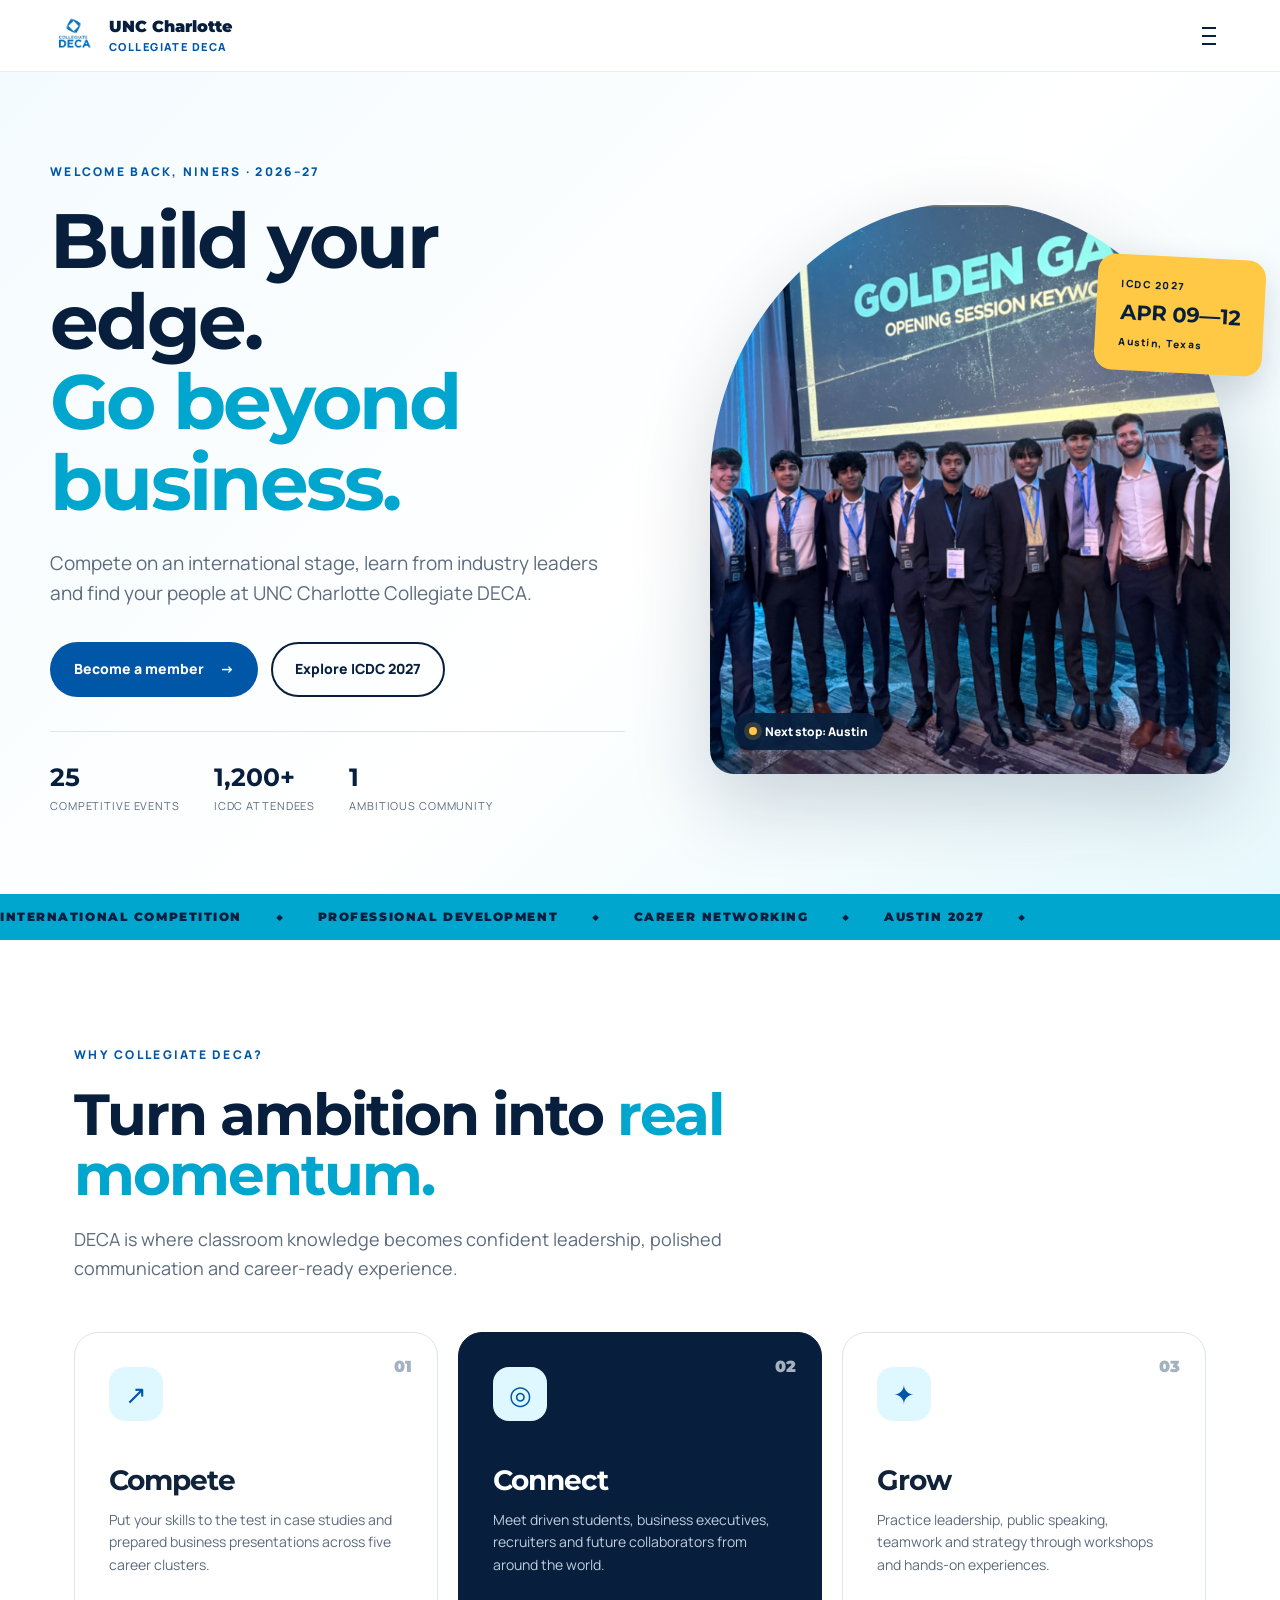
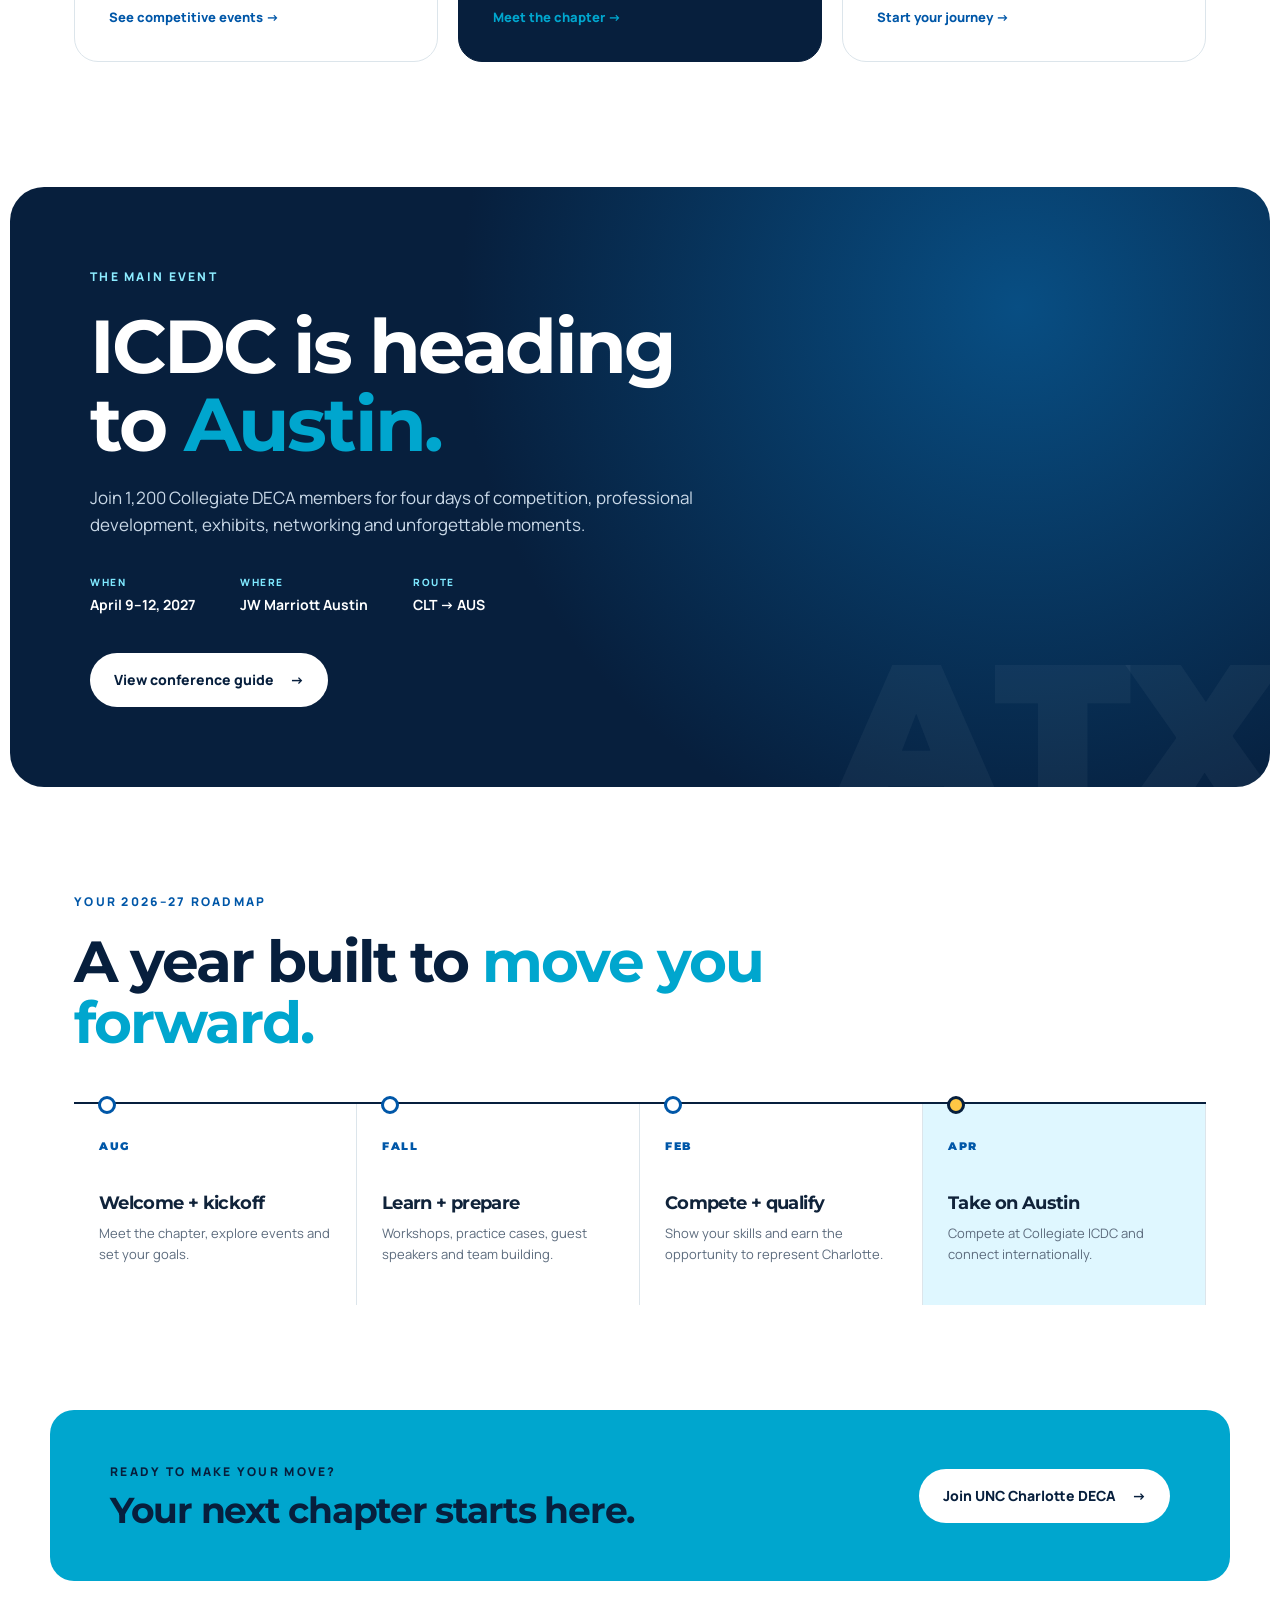
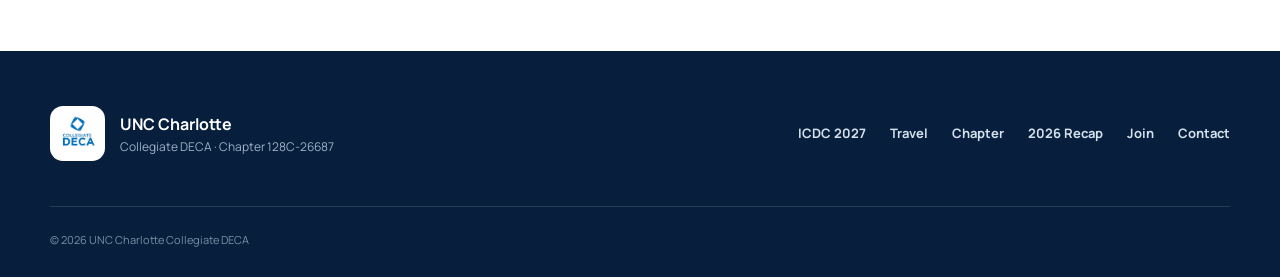
==== commit 2f0b8fca: "Add interest meeting slides page" ====
--- a/index.html
+++ b/index.html
@@ -16,7 +16,7 @@
     <a class="brand" href="index.html"><img src="collegiatedeca.png" alt="Collegiate DECA"><span>UNC Charlotte<small>Collegiate DECA</small></span></a>
     <button class="menu-toggle" aria-expanded="false" aria-controls="site-nav"><span></span><span></span><span></span><span class="sr-only">Menu</span></button>
     <nav id="site-nav" class="site-nav" aria-label="Primary navigation">
-      <a class="active" href="index.html">Home</a><a href="conference.html">ICDC 2027</a><a href="travel.html">Travel</a><a href="chapter.html">Our Chapter</a><a href="recap-2026.html">2026 Recap</a><a class="nav-cta" href="join.html">Join DECA</a>
+      <a class="active" href="index.html">Home</a><a href="conference.html">ICDC 2027</a><a href="travel.html">Travel</a><a href="chapter.html">Our Chapter</a><a href="recap-2026.html">2026 Recap</a><a href="meeting-slides.html">Meeting Slides</a><a class="nav-cta" href="join.html">Join DECA</a>
     </nav>
   </header>
 
--- a/styles.css
+++ b/styles.css
@@ -13,7 +13,18 @@
 @media(max-width:850px){.site-header{height:72px}.menu-toggle{display:block}.site-nav{position:absolute;left:0;right:0;top:72px;background:#fff;padding:24px;flex-direction:column;align-items:stretch;gap:18px;border-bottom:1px solid var(--line);display:none}.site-nav.open{display:flex}.hero-grid{grid-template-columns:1fr;gap:50px}.home-hero{padding-top:60px}.hero-visual{max-width:560px}.floating-card{right:0}.feature-grid,.board-grid{grid-template-columns:1fr 1fr}.conference-banner{margin-left:16px;margin-right:16px;padding:55px 32px}.roadmap{grid-template-columns:1fr 1fr}.event-facts{flex-wrap:wrap}.site-footer{grid-template-columns:1fr}.quick-facts{margin:0;border-radius:0}.cta-band{margin-left:16px;margin-right:16px;padding:38px;flex-direction:column;align-items:flex-start}}
 @media(max-width:580px){.brand span{font-size:13px}.home-hero{padding-left:20px;padding-right:20px}.hero h1{font-size:46px}.hero-proof{gap:16px}.hero-proof strong{font-size:20px}.section{padding:75px 20px}.feature-grid,.content-grid,.board-grid,.form-grid{grid-template-columns:1fr}.feature-card.featured{transform:none}.quick-facts{grid-template-columns:1fr}.quick-facts div{border-right:0;border-bottom:1px solid var(--line)}.roadmap{grid-template-columns:1fr}.event-facts{gap:22px}.conference-banner h2{font-size:42px}.cta-band h2{font-size:29px}.field.full{grid-column:auto}}
 @media(prefers-reduced-motion:reduce){html{scroll-behavior:auto}.ticker div{animation:none}.reveal{opacity:1;transform:none;transition:none}}
+
+.google-form-card{max-width:960px;margin:0 auto;background:#fff;border:1px solid #dce6f4;border-radius:26px;box-shadow:0 24px 60px rgba(4,32,74,.12);overflow:hidden}.google-form-header{display:flex;align-items:center;justify-content:space-between;gap:20px;padding:24px 28px;background:linear-gradient(135deg,var(--navy),#12366b);color:#fff}.google-form-header h3{margin:3px 0 0;color:#fff;font-family:Montserrat,sans-serif;font-size:clamp(20px,3vw,28px)}.google-form-kicker{color:var(--cyan);font-size:11px;font-weight:900;letter-spacing:.12em;text-transform:uppercase}.google-form-header a{flex:0 0 auto;color:#fff;font-size:13px;font-weight:800;padding:10px 15px;border:1px solid rgba(255,255,255,.35);border-radius:999px;transition:.2s ease}.google-form-header a:hover{background:#fff;color:var(--navy)}.google-form-frame{display:block;width:100%;height:1380px;border:0;background:#f4f7fb}.google-form-notice{margin:0;border-radius:0;border-width:1px 0 0;padding:18px 28px}
+
+@media(max-width:640px){.google-form-header{align-items:flex-start;flex-direction:column;padding:20px}.google-form-frame{height:1500px}.google-form-notice{padding:16px 20px}}
 .recap-hero{height:min(730px,82vh);position:relative;display:flex;align-items:flex-end;overflow:hidden;background:var(--navy)}.recap-hero>img{position:absolute;inset:0;width:100%;height:100%;object-fit:cover;object-position:center 38%}.recap-overlay{position:absolute;inset:0;background:linear-gradient(90deg,rgba(7,31,61,.95) 0%,rgba(7,31,61,.64) 44%,rgba(7,31,61,.12) 75%),linear-gradient(0deg,rgba(7,31,61,.65),transparent 55%)}.recap-hero-copy{position:relative;z-index:2;color:#fff;max-width:var(--max);width:100%;margin:0 auto;padding:90px 24px}.recap-hero-copy h1{font-size:clamp(50px,7vw,88px);margin-bottom:20px}.recap-hero-copy h1 span{color:var(--gold)}.recap-hero-copy p:last-child{max-width:610px;color:#d6e2ec;font-size:18px}.recap-stamp{position:absolute;z-index:3;right:max(30px,calc((100vw - var(--max))/2));top:55px;width:130px;height:130px;border-radius:50%;background:var(--gold);color:var(--navy);display:grid;place-content:center;text-align:center;font-size:12px;letter-spacing:.16em;font-weight:900;transform:rotate(8deg);box-shadow:0 16px 40px rgba(0,0,0,.25)}.recap-stamp strong{font-family:Montserrat;font-size:27px;letter-spacing:0}.recap-intro{display:grid;grid-template-columns:1fr 1fr;gap:70px}.recap-summary>p{font-size:20px;color:var(--muted)}.recap-stats{display:flex;gap:38px;border-top:1px solid var(--line);padding-top:26px;margin-top:30px}.recap-stats div{display:flex;flex-direction:column}.recap-stats strong{font-family:Montserrat;font-size:30px;color:var(--blue)}.recap-stats span{font-size:11px;color:var(--muted);text-transform:uppercase}.gallery-section{max-width:var(--max);margin:0 auto;padding:10px 24px 110px}.photo-gallery{display:grid;grid-template-columns:repeat(3,1fr);grid-auto-rows:270px;gap:16px}.gallery-item{position:relative;border:0;padding:0;border-radius:19px;overflow:hidden;cursor:zoom-in;background:var(--navy);box-shadow:0 9px 26px rgba(7,31,61,.12)}.gallery-item img{width:100%;height:100%;object-fit:cover;transition:transform .4s,opacity .4s}.gallery-item:hover img{transform:scale(1.035);opacity:.8}.gallery-item span{position:absolute;left:15px;bottom:14px;background:rgba(7,31,61,.88);color:#fff;font-size:11px;font-weight:800;border-radius:99px;padding:7px 12px;transform:translateY(5px);opacity:0;transition:.25s}.gallery-item:hover span,.gallery-item:focus-visible span{opacity:1;transform:none}.gallery-wide{grid-column:span 2}.gallery-tall{grid-row:span 2}.lightbox{width:min(1000px,92vw);max-height:92vh;border:0;padding:0;background:#06172b;border-radius:18px;box-shadow:0 30px 100px rgba(0,0,0,.55);overflow:hidden}.lightbox::backdrop{background:rgba(2,12,25,.88);backdrop-filter:blur(5px)}.lightbox img{width:100%;max-height:80vh;object-fit:contain}.lightbox p{color:#fff;margin:0;padding:13px 20px;font-size:13px}.lightbox-close{position:absolute;right:12px;top:12px;border:0;width:40px;height:40px;border-radius:50%;background:rgba(255,255,255,.9);font-size:25px;color:var(--navy);cursor:pointer}
 @media(max-width:850px){.recap-intro{grid-template-columns:1fr;gap:0}.photo-gallery{grid-template-columns:repeat(2,1fr)}.recap-stamp{width:100px;height:100px;right:22px;top:30px}}
 @media(max-width:580px){.recap-hero{height:690px}.recap-hero-copy{padding:65px 20px}.recap-overlay{background:linear-gradient(0deg,rgba(7,31,61,.98) 0%,rgba(7,31,61,.56) 65%,rgba(7,31,61,.2))}.recap-stamp{display:none}.recap-stats{gap:20px}.photo-gallery{grid-template-columns:1fr;grid-auto-rows:310px}.gallery-wide{grid-column:span 1}.gallery-tall{grid-row:span 1}.gallery-item span{opacity:1;transform:none}.gallery-section{padding-left:16px;padding-right:16px}}
 .recap-hero-copy h1{color:#fff}
+
+/* Meeting slides archive */
+.site-nav{gap:22px}.meeting-hero{padding:84px max(24px,calc((100vw - var(--max))/2));background:radial-gradient(circle at 82% 18%,#104b78 0,transparent 32%),linear-gradient(135deg,#071f3d,#0d294e 68%,#102f58);color:#fff;overflow:hidden}.meeting-hero-grid{max-width:var(--max);margin:auto;display:grid;grid-template-columns:.86fr 1.14fr;gap:54px;align-items:center}.meeting-hero-copy,.meeting-cover{min-width:0}.meeting-hero-copy h1{font-size:clamp(48px,6.4vw,82px);margin-bottom:24px}.meeting-hero-copy h1 span{color:#8cecff}.meeting-hero-copy>p:last-of-type{max-width:620px;color:#c8d7e5;font-size:18px}.meeting-button-outline{border-color:rgba(255,255,255,.55);color:#fff}.meeting-button-outline:hover{background:#fff;color:var(--navy)}.meeting-cover{margin:0;background:#102b4e;border:1px solid rgba(255,255,255,.16);border-radius:24px;overflow:hidden;box-shadow:0 30px 80px rgba(0,0,0,.32);transform:rotate(1deg)}.meeting-cover img{width:100%;aspect-ratio:16/9;object-fit:cover}.meeting-cover figcaption{padding:13px 18px;color:#b8cadc;font-size:12px}.meeting-facts{max-width:var(--max);margin:-34px auto 0;position:relative;z-index:3;display:grid;grid-template-columns:repeat(3,1fr);background:#fff;border-radius:20px;box-shadow:0 18px 55px rgba(7,31,61,.13)}.meeting-facts div{padding:25px 30px;border-right:1px solid var(--line)}.meeting-facts div:last-child{border:0}.meeting-facts small{display:block;color:var(--blue);font-size:10px;font-weight:900;letter-spacing:.14em}.meeting-facts strong{display:block;margin-top:4px;font-family:Montserrat;color:var(--navy)}.meeting-recap{padding-bottom:75px}.meeting-takeaways{display:grid;grid-template-columns:repeat(2,1fr);gap:20px}.meeting-point{position:relative;min-height:260px;padding:34px;border:1px solid var(--line);border-radius:24px;background:#fff}.meeting-point>span{display:block;color:var(--cyan);font-family:Montserrat;font-size:13px;font-weight:900;letter-spacing:.14em;margin-bottom:42px}.meeting-point h3{font-size:27px;margin-bottom:13px}.meeting-point p{color:var(--muted);margin-bottom:0}.meeting-point.accent{background:var(--gold);border-color:transparent}.meeting-point.accent>span,.meeting-point.accent p{color:var(--navy)}.meeting-point.accent a{display:inline-block;margin-top:22px;color:var(--navy);font-weight:900;text-decoration:none}.meeting-next{max-width:calc(var(--max) + 80px);margin:0 auto 25px;padding:62px 70px;border-radius:30px;background:linear-gradient(130deg,var(--blue),var(--navy));color:#fff;display:flex;align-items:flex-end;justify-content:space-between;gap:50px}.meeting-next-copy{max-width:760px}.meeting-next h2{font-size:clamp(36px,4.5vw,58px);margin-bottom:18px}.meeting-next p:not(.eyebrow){color:#c8d7e5;margin-bottom:0}.meeting-next-actions{display:flex;flex-direction:column;gap:12px;min-width:230px}.slides-section{padding-top:80px}.slides-heading{display:flex;align-items:flex-end;justify-content:space-between;gap:40px;margin-bottom:30px}.slides-heading>div:first-child{max-width:690px}.slides-heading h2{font-size:clamp(34px,4.5vw,56px);color:var(--navy);margin-bottom:14px}.slides-heading p:last-child{color:var(--muted)}.slides-actions{display:flex;gap:10px;flex-wrap:wrap;justify-content:flex-end}.slides-deck{display:grid;gap:30px;max-width:1080px;margin:0 auto}.slide-page{margin:0;overflow:hidden;border:1px solid var(--line);border-radius:22px;background:#fff;box-shadow:0 18px 50px rgba(7,31,61,.12)}.slide-page img{width:100%;aspect-ratio:16/9;object-fit:cover}.slide-page figcaption{padding:14px 18px;color:var(--muted);font-size:12px;font-weight:800;letter-spacing:.04em}
+
+@media(max-width:900px){.meeting-hero-grid{grid-template-columns:1fr;gap:42px}.meeting-cover{transform:none}.meeting-next{margin-left:16px;margin-right:16px;padding:48px 34px;align-items:flex-start;flex-direction:column}.meeting-next-actions{flex-direction:row;flex-wrap:wrap}.slides-heading{align-items:flex-start;flex-direction:column}.slides-actions{justify-content:flex-start}}
+@media(max-width:580px){.meeting-hero{padding:60px 20px}.meeting-hero-copy h1{font-size:45px}.meeting-facts{grid-template-columns:1fr;margin:0;border-radius:0}.meeting-facts div{border-right:0;border-bottom:1px solid var(--line)}.meeting-takeaways{grid-template-columns:1fr}.meeting-point{min-height:0;padding:28px}.meeting-point>span{margin-bottom:28px}.meeting-next{padding:38px 25px}.meeting-next-actions{min-width:0}.slides-actions{width:100%;flex-direction:column}.slides-actions .button{width:100%}.slides-deck{gap:18px}.slide-page{border-radius:14px}}
+@media(max-width:1600px){.site-header{height:72px}.menu-toggle{display:block}.site-nav{position:absolute;left:0;right:0;top:72px;background:#fff;padding:24px;flex-direction:column;align-items:stretch;gap:18px;border-bottom:1px solid var(--line);display:none}.site-nav.open{display:flex}.slides-heading{align-items:flex-start;flex-direction:column}.slides-actions{justify-content:flex-start}}
